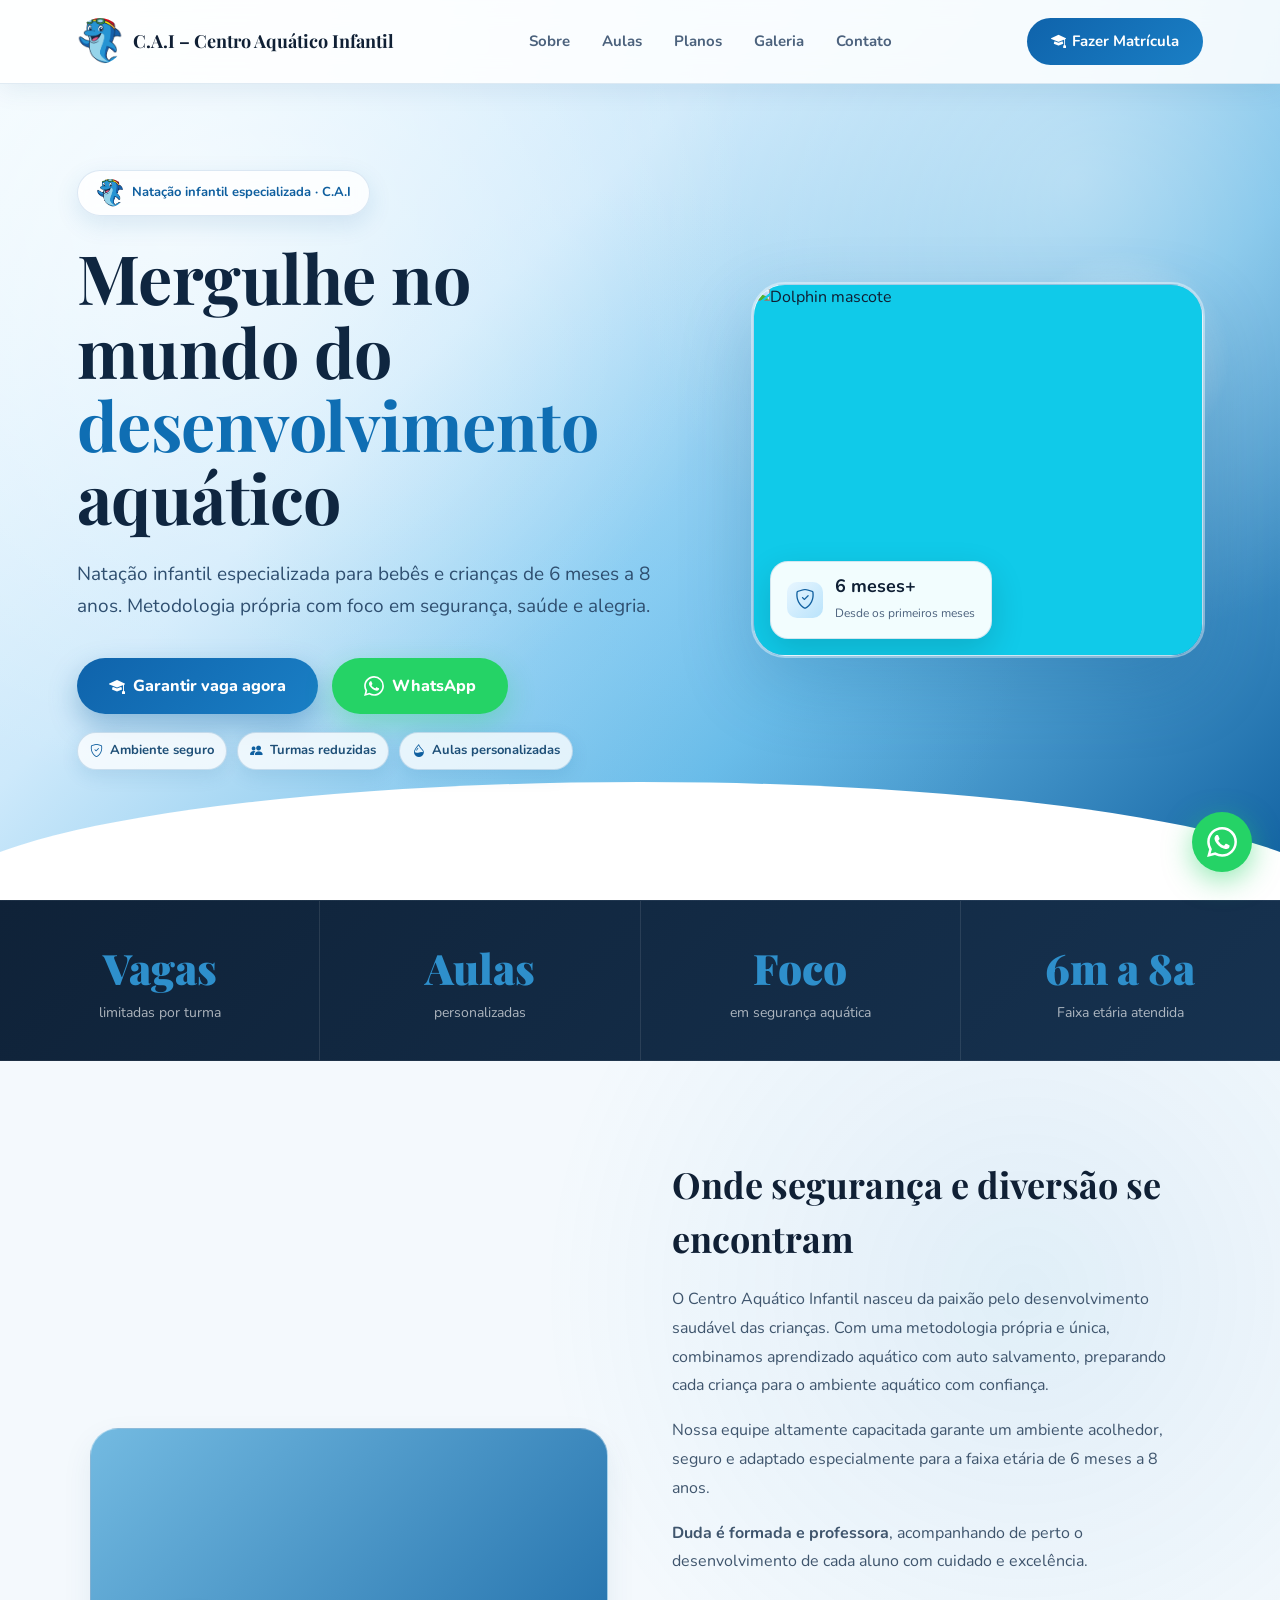
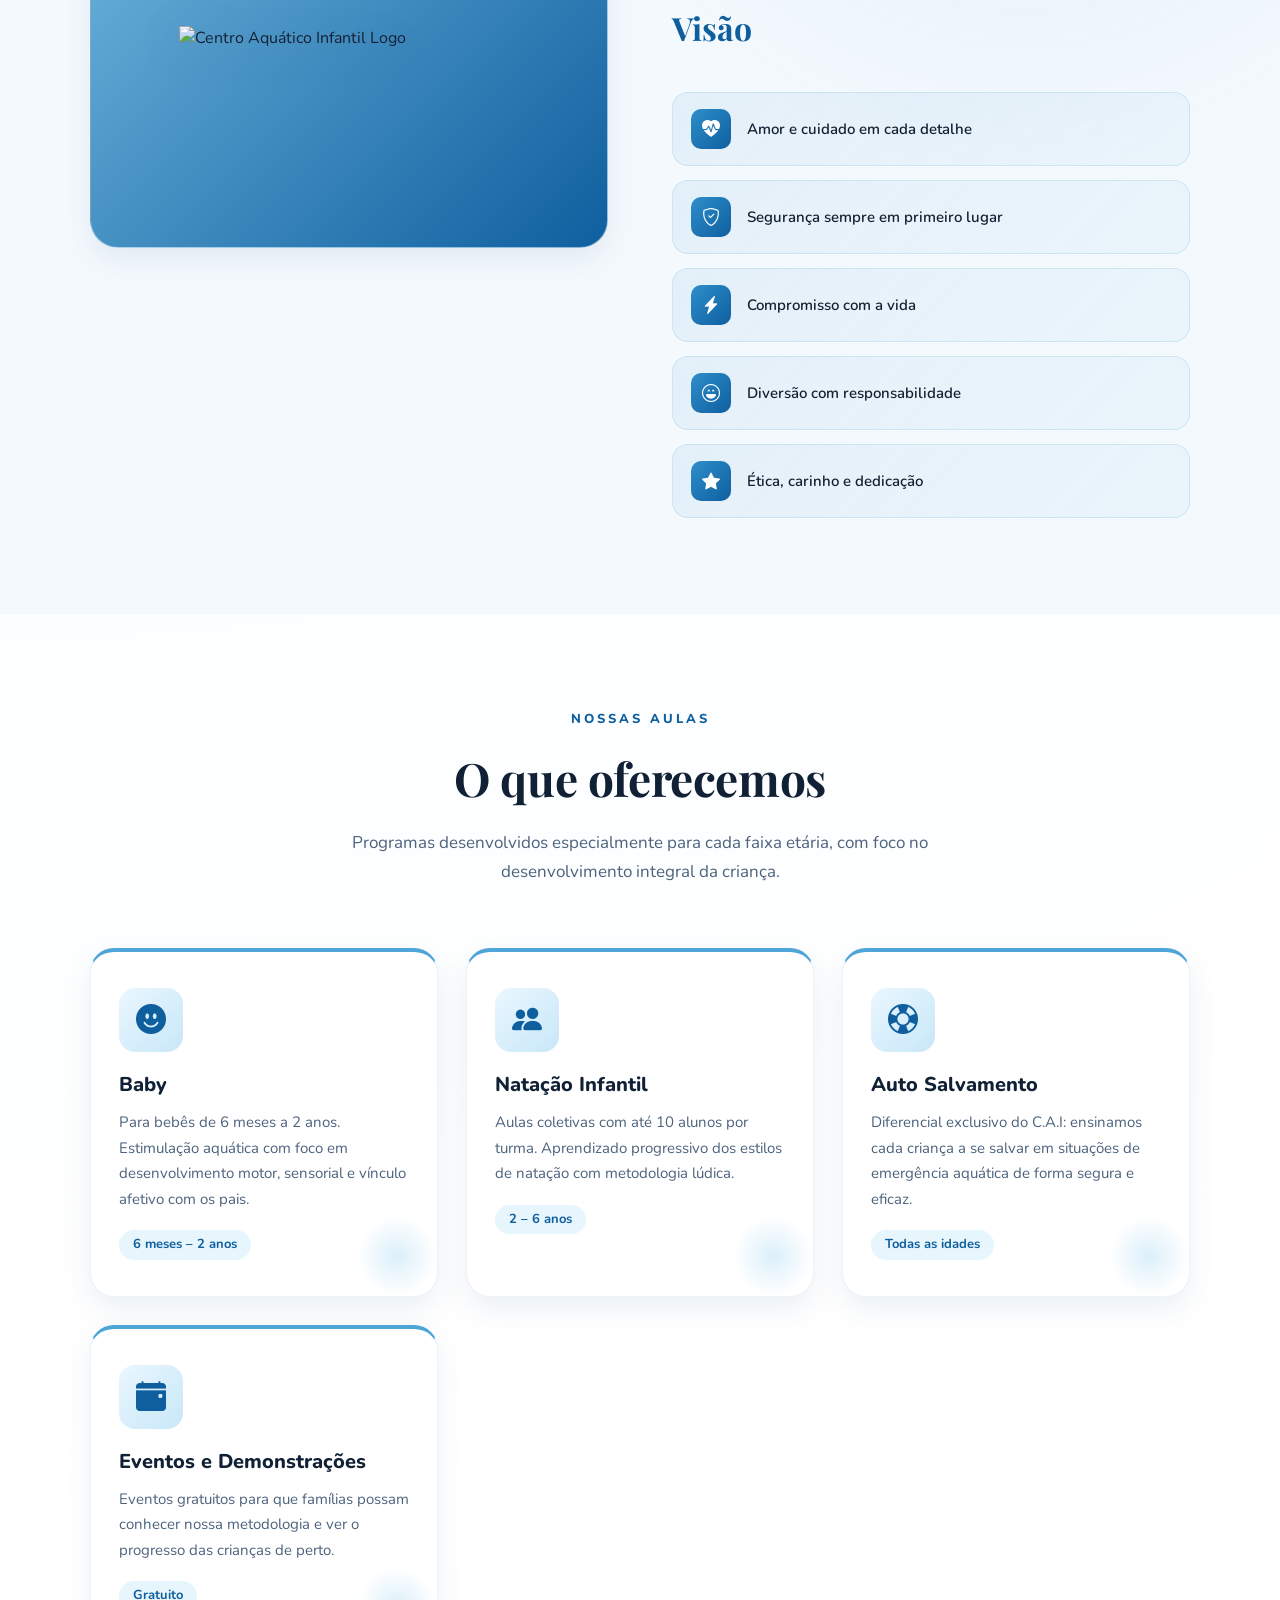
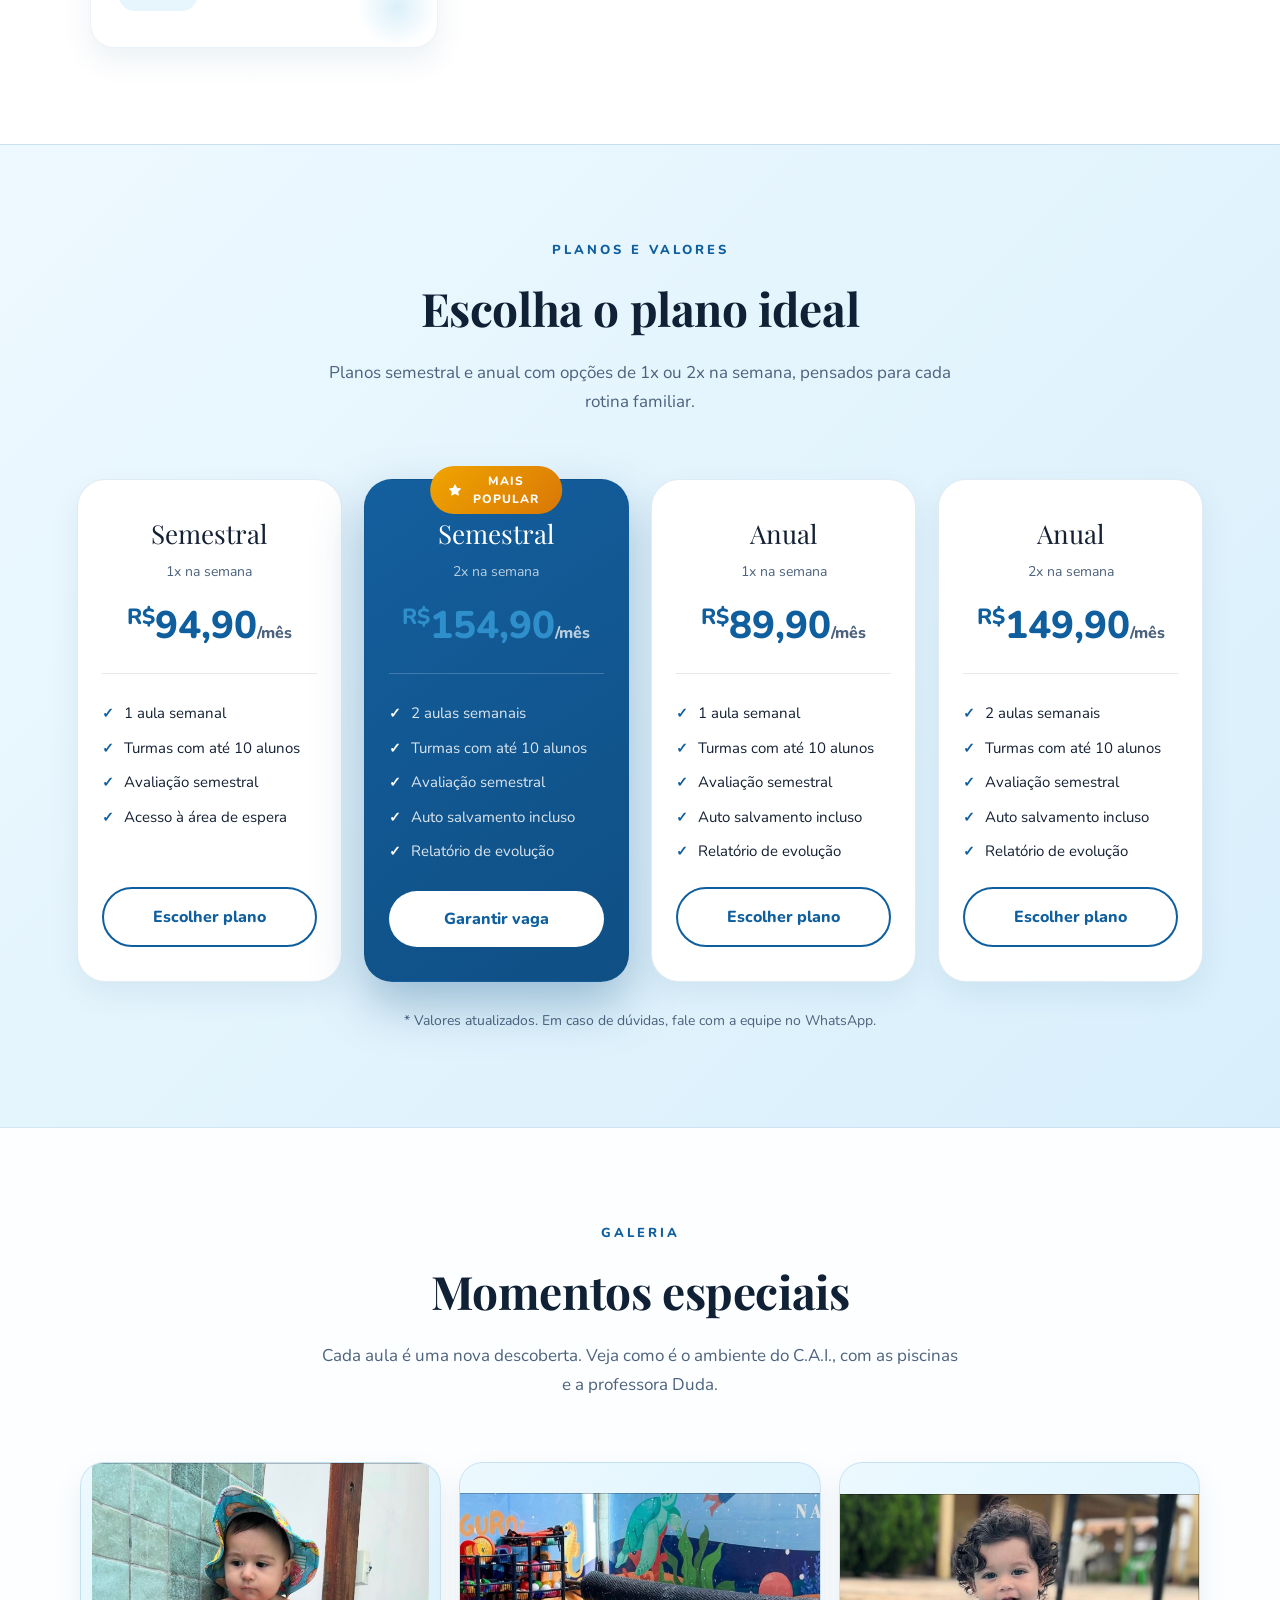
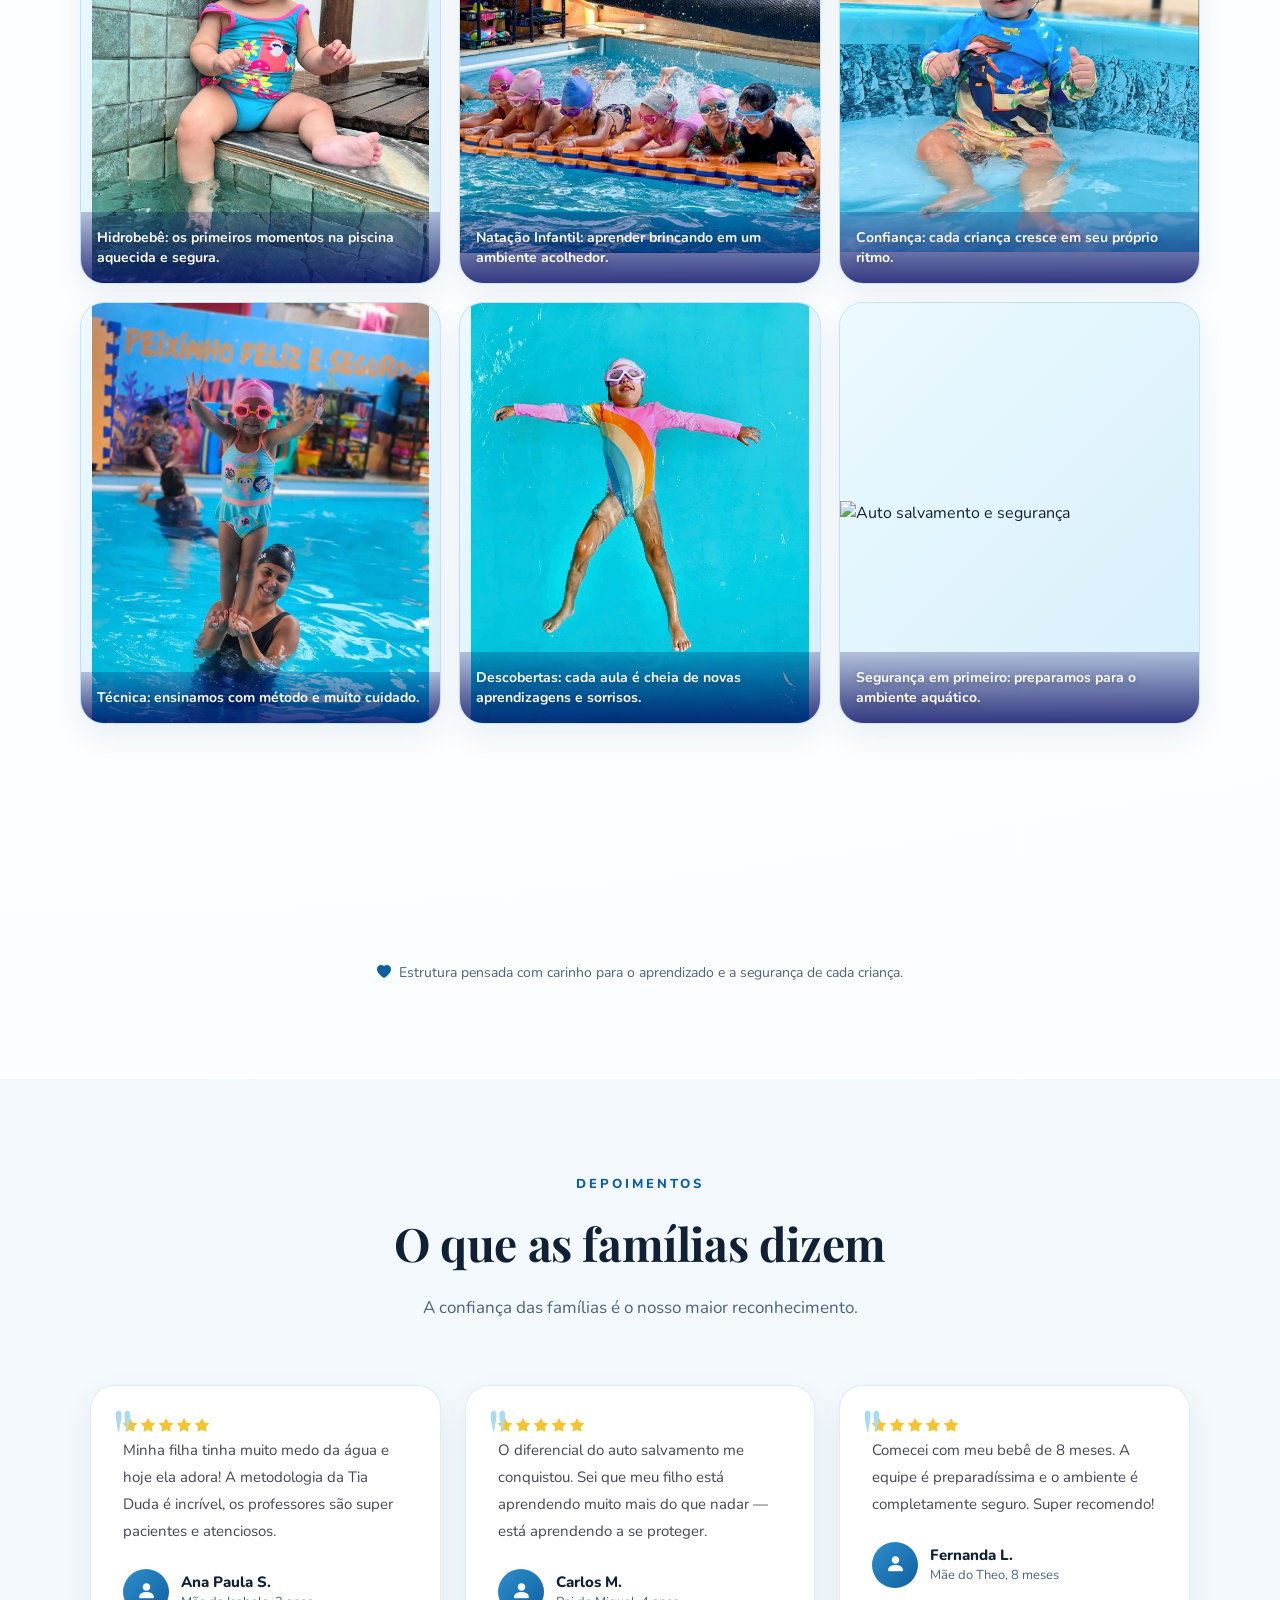
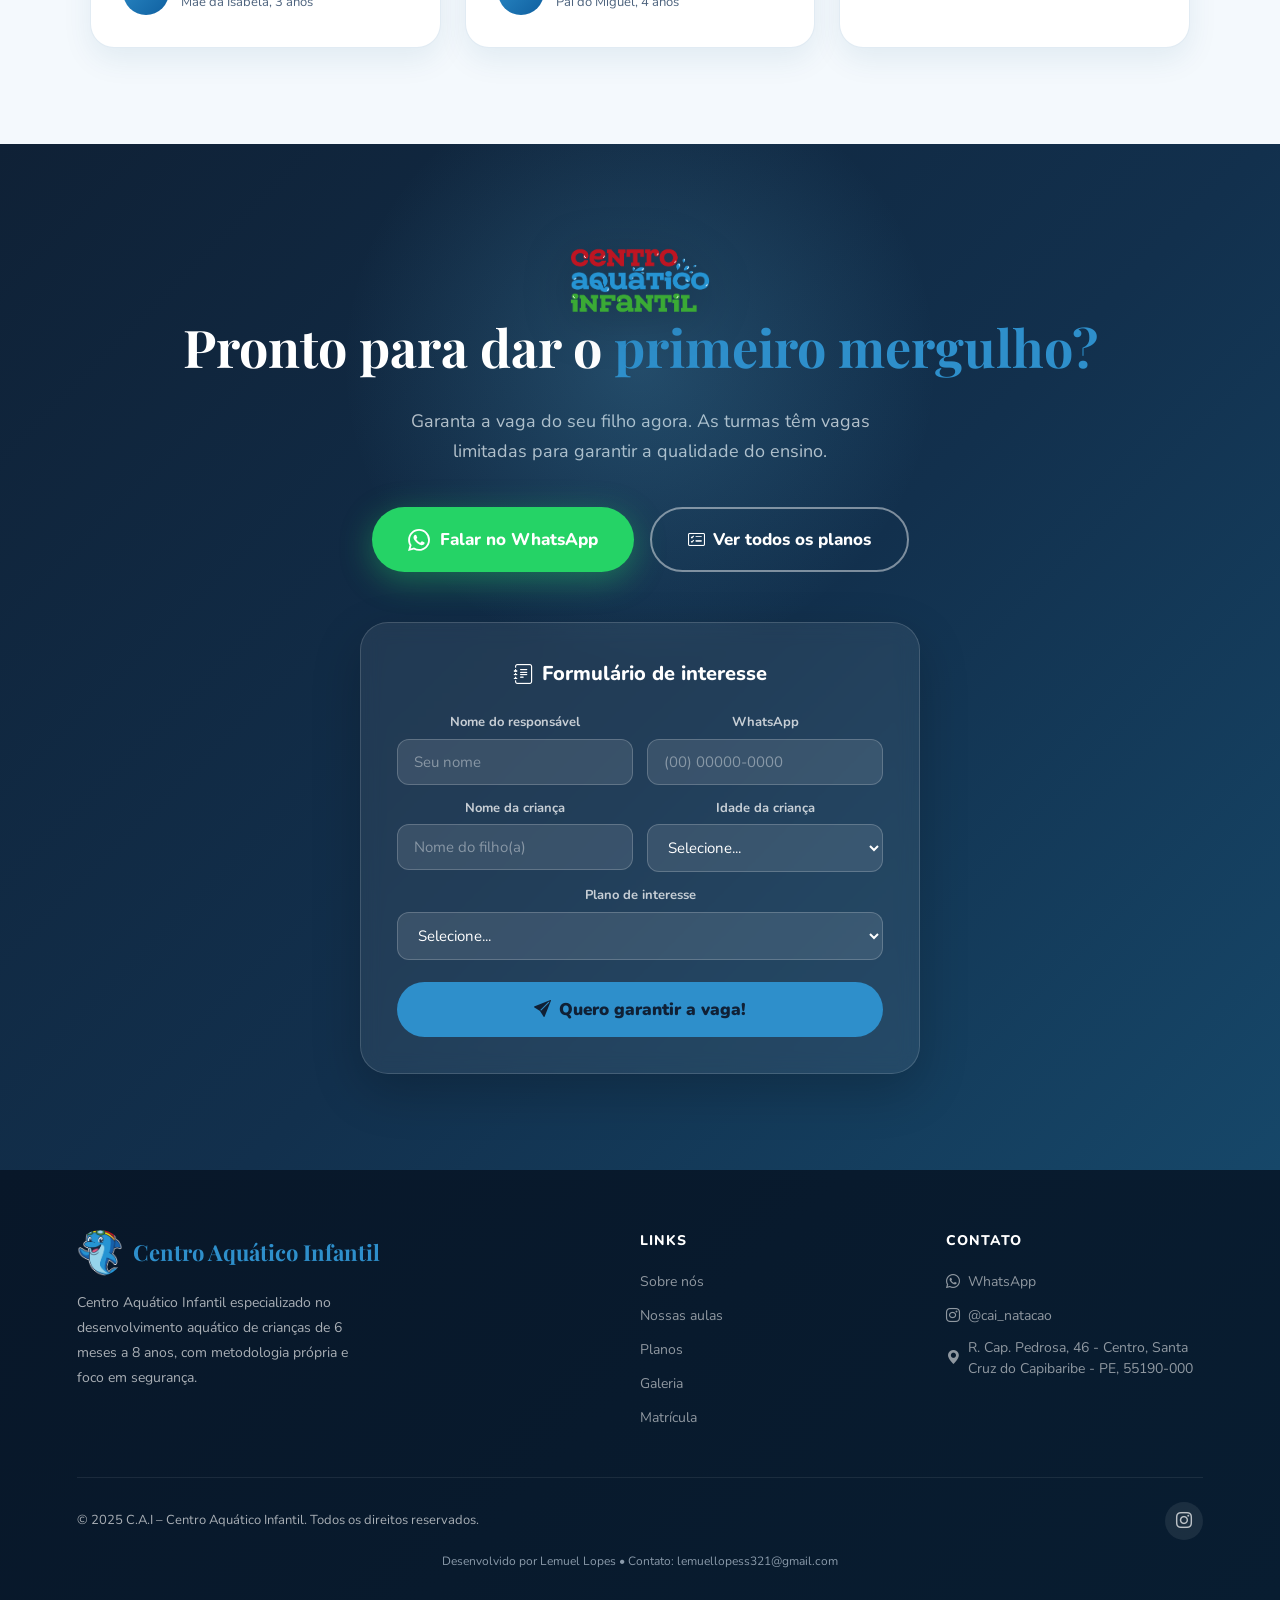
==== cai_site.html @ 8246bbb3 "feat: expand gallery to 8 images with improved descriptions and border radius" ====
<!DOCTYPE html>
<html lang="pt-BR">
<head>
<meta charset="UTF-8">
<meta name="viewport" content="width=device-width, initial-scale=1.0">
<title>C.A.I – Centro Aquático Infantil</title>
<meta name="description" content="C.A.I - Centro Aquático Infantil em Santa Cruz do Capibaribe. Natação infantil para bebês e crianças de 6 meses a 8 anos, com foco em segurança aquática e desenvolvimento.">
<meta property="og:type" content="website">
<meta property="og:title" content="C.A.I – Centro Aquático Infantil">
<meta property="og:description" content="Natação infantil para bebês e crianças de 6 meses a 8 anos, com metodologia própria e foco em segurança aquática.">
<meta property="og:image" content="assets/images/Mascote - Dolphin - Centro Aquático Infantil 2025-01.png">
<meta property="og:locale" content="pt_BR">
<meta name="twitter:card" content="summary_large_image">
<meta name="twitter:title" content="C.A.I – Centro Aquático Infantil">
<meta name="twitter:description" content="Natação infantil para bebês e crianças de 6 meses a 8 anos, com metodologia própria e foco em segurança aquática.">
<meta name="twitter:image" content="assets/images/Mascote - Dolphin - Centro Aquático Infantil 2025-01.png">
<link rel="icon" type="image/png" href="assets/images/Mascote - Dolphin - Centro Aquático Infantil 2025-01.png">
<link rel="apple-touch-icon" href="assets/images/Mascote - Dolphin - Centro Aquático Infantil 2025-01.png">
<link href="https://fonts.googleapis.com/css2?family=Nunito:wght@400;600;700;900&family=Playfair+Display:wght@700;900&display=swap" rel="stylesheet">
<link rel="stylesheet" href="https://cdn.jsdelivr.net/npm/bootstrap-icons@1.11.3/font/bootstrap-icons.min.css">
<link rel="stylesheet" href="styles.css">
</head>
<body id="topo">

<!-- NAV -->
<nav>
  <a class="nav-logo" href="#topo">
    <img src="assets/images/Mascote - Dolphin - Centro Aquático Infantil 2025-01.png" alt="CAI Logo" style="width:46px;height:46px;border-radius:50%;object-fit:cover;">
    <span class="nav-logo-text">C.A.I – Centro Aquático Infantil</span>
  </a>
  <ul class="nav-links">
    <li><a href="#sobre">Sobre</a></li>
    <li><a href="#aulas">Aulas</a></li>
    <li><a href="#planos">Planos</a></li>
    <li><a href="#galeria">Galeria</a></li>
    <li><a href="#contato">Contato</a></li>
  </ul>
  <a href="#matricula" class="nav-cta"><i class="bi bi-mortarboard-fill"></i>Fazer Matrícula</a>
</nav>

<!-- HERO -->
<section class="hero">
  <div class="bubbles">
    <div class="bubble"></div><div class="bubble"></div><div class="bubble"></div>
    <div class="bubble"></div><div class="bubble"></div><div class="bubble"></div>
  </div>
  <div class="hero-content">
    <div class="hero-badge"><img class="hero-badge-logo" src="assets/images/Mascote - Dolphin - Centro Aquático Infantil 2025-01.png" alt="Logo C.A.I"> Natação infantil especializada · C.A.I</div>
    <h1>Mergulhe no mundo do <em>desenvolvimento</em> aquático</h1>
    <p>Natação infantil especializada para bebês e crianças de 6 meses a 8 anos. Metodologia própria com foco em segurança, saúde e alegria.</p>
    <div class="hero-actions">
      <a href="#matricula" class="btn-primary"><i class="bi bi-mortarboard-fill"></i>Garantir vaga agora</a>
      <a href="https://wa.me/5581989803448" target="_blank" rel="noopener noreferrer" class="btn-wpp">
        <svg width="20" height="20" viewBox="0 0 24 24" fill="currentColor"><path d="M17.472 14.382c-.297-.149-1.758-.867-2.03-.967-.273-.099-.471-.148-.67.15-.197.297-.767.966-.94 1.164-.173.199-.347.223-.644.075-.297-.15-1.255-.463-2.39-1.475-.883-.788-1.48-1.761-1.653-2.059-.173-.297-.018-.458.13-.606.134-.133.298-.347.446-.52.149-.174.198-.298.298-.497.099-.198.05-.371-.025-.52-.075-.149-.669-1.612-.916-2.207-.242-.579-.487-.5-.669-.51-.173-.008-.371-.01-.57-.01-.198 0-.52.074-.792.372-.272.297-1.04 1.016-1.04 2.479 0 1.462 1.065 2.875 1.213 3.074.149.198 2.096 3.2 5.077 4.487.709.306 1.262.489 1.694.625.712.227 1.36.195 1.871.118.571-.085 1.758-.719 2.006-1.413.248-.694.248-1.289.173-1.413-.074-.124-.272-.198-.57-.347m-5.421 7.403h-.004a9.87 9.87 0 01-5.031-1.378l-.361-.214-3.741.982.998-3.648-.235-.374a9.86 9.86 0 01-1.51-5.26c.001-5.45 4.436-9.884 9.888-9.884 2.64 0 5.122 1.03 6.988 2.898a9.825 9.825 0 012.893 6.994c-.003 5.45-4.437 9.884-9.885 9.884m8.413-18.297A11.815 11.815 0 0012.05 0C5.495 0 .16 5.335.157 11.892c0 2.096.547 4.142 1.588 5.945L.057 24l6.305-1.654a11.882 11.882 0 005.683 1.448h.005c6.554 0 11.89-5.335 11.893-11.893a11.821 11.821 0 00-3.48-8.413z"/></svg>
        WhatsApp
      </a>
    </div>
    <div class="hero-highlights">
      <span class="hero-pill"><i class="bi bi-shield-check"></i>Ambiente seguro</span>
      <span class="hero-pill"><i class="bi bi-people-fill"></i>Turmas reduzidas</span>
      <span class="hero-pill"><i class="bi bi-droplet-half"></i>Aulas personalizadas</span>
    </div>
  </div>
  <div class="hero-image">
    <div class="hero-visual-frame">
      <img class="hero-mascot" src="assets/images/piscina principal.jpg" alt="Dolphin mascote">
      <div class="hero-float-card">
        <span class="icon"><i class="bi bi-shield-check"></i></span>
        <div>
          <strong>6 meses+</strong>
          <span>Desde os primeiros meses</span>
        </div>
      </div>
    </div>
  </div>
</section>

<!-- STATS -->
<div class="stats">
  <div class="stat-item reveal"><span class="stat-num">Vagas</span><span class="stat-label">limitadas por turma</span></div>
  <div class="stat-item reveal"><span class="stat-num">Aulas</span><span class="stat-label">personalizadas</span></div>
  <div class="stat-item reveal"><span class="stat-num">Foco</span><span class="stat-label">em segurança aquática</span></div>
  <div class="stat-item reveal"><span class="stat-num">6m a 8a</span><span class="stat-label">Faixa etária atendida</span></div>
</div>

<!-- ABOUT -->
<section class="about" id="sobre">
  <div class="about-grid">
    <div class="about-visual">
      <img src="assets/images/piscina 8.jpg" alt="Centro Aquático Infantil Logo" style="width:85%; max-width:340px; object-fit:contain; filter:drop-shadow(0 8px 24px rgba(0,0,0,0.15));">

    </div>
    <div class="about-text reveal">
      <h2>Onde segurança e diversão se encontram</h2>
      <p>O Centro Aquático Infantil nasceu da paixão pelo desenvolvimento saudável das crianças. Com uma metodologia própria e única, combinamos aprendizado aquático com auto salvamento, preparando cada criança para o ambiente aquático com confiança.</p>
      <p>Nossa equipe altamente capacitada garante um ambiente acolhedor, seguro e adaptado especialmente para a faixa etária de 6 meses a 8 anos.</p>
      <p><strong>Duda é formada e professora</strong>, acompanhando de perto o desenvolvimento de cada aluno com cuidado e excelência.</p>
      <div class="mvv">
        <h3 class="mvv-title">Visão</h3>
        <div class="vision-list">
          <div class="vision-item">
            <div class="vision-icon"><i class="bi bi-heart-pulse-fill"></i></div>
            <span>Amor e cuidado em cada detalhe</span>
          </div>
          <div class="vision-item">
            <div class="vision-icon"><i class="bi bi-shield-check"></i></div>
            <span>Segurança sempre em primeiro lugar</span>
          </div>
          <div class="vision-item">
            <div class="vision-icon"><i class="bi bi-lightning-charge-fill"></i></div>
            <span>Compromisso com a vida</span>
          </div>
          <div class="vision-item">
            <div class="vision-icon"><i class="bi bi-emoji-laughing"></i></div>
            <span>Diversão com responsabilidade</span>
          </div>
          <div class="vision-item">
            <div class="vision-icon"><i class="bi bi-star-fill"></i></div>
            <span>Ética, carinho e dedicação</span>
          </div>
        </div>
      </div>
    </div>
  </div>
</section>

<!-- SERVICES -->
<section id="aulas">
  <div class="section-label">Nossas Aulas</div>
  <h2 class="section-title">O que oferecemos</h2>
  <p class="section-sub">Programas desenvolvidos especialmente para cada faixa etária, com foco no desenvolvimento integral da criança.</p>
  <div class="services-grid">
    <div class="service-card reveal">
      <span class="service-icon"><i class="bi bi-emoji-smile-fill"></i></span>
      <h3>Baby</h3>
      <p>Para bebês de 6 meses a 2 anos. Estimulação aquática com foco em desenvolvimento motor, sensorial e vínculo afetivo com os pais.</p>
      <span class="service-tag">6 meses – 2 anos</span>
    </div>
    <div class="service-card reveal">
      <span class="service-icon"><i class="bi bi-people-fill"></i></span>
      <h3>Natação Infantil</h3>
      <p>Aulas coletivas com até 10 alunos por turma. Aprendizado progressivo dos estilos de natação com metodologia lúdica.</p>
      <span class="service-tag">2 – 6 anos</span>
    </div>
    <div class="service-card reveal">
      <span class="service-icon"><i class="bi bi-life-preserver"></i></span>
      <h3>Auto Salvamento</h3>
      <p>Diferencial exclusivo do C.A.I: ensinamos cada criança a se salvar em situações de emergência aquática de forma segura e eficaz.</p>
      <span class="service-tag">Todas as idades</span>
    </div>
    <div class="service-card reveal">
      <span class="service-icon"><i class="bi bi-calendar-event-fill"></i></span>
      <h3>Eventos e Demonstrações</h3>
      <p>Eventos gratuitos para que famílias possam conhecer nossa metodologia e ver o progresso das crianças de perto.</p>
      <span class="service-tag">Gratuito</span>
    </div>
  </div>
</section>

<!-- PLANS -->
<section class="plans" id="planos">
  <div class="section-label">Planos e Valores</div>
  <h2 class="section-title">Escolha o plano ideal</h2>
  <p class="section-sub">Planos semestral e anual com opções de 1x ou 2x na semana, pensados para cada rotina familiar.</p>
  <div class="plans-grid">
    <div class="plan-card reveal">
      <div class="plan-name">Semestral</div>
      <div class="plan-age">1x na semana</div>
      <div class="plan-price"><sup>R$</sup>94,90<span>/mês</span></div>
      <hr class="plan-divider">
      <ul class="plan-features">
        <li class="plan-feature">1 aula semanal</li>
        <li class="plan-feature">Turmas com até 10 alunos</li>
        <li class="plan-feature">Avaliação semestral</li>
        <li class="plan-feature">Acesso à área de espera</li>
      </ul>
      <a href="#matricula" class="btn-plan btn-plan-outline">Escolher plano</a>
    </div>
    <div class="plan-card featured reveal">
      <div class="plan-badge"><i class="bi bi-star-fill"></i>Mais popular</div>
      <div class="plan-name">Semestral</div>
      <div class="plan-age">2x na semana</div>
      <div class="plan-price"><sup>R$</sup>154,90<span>/mês</span></div>
      <hr class="plan-divider">
      <ul class="plan-features">
        <li class="plan-feature">2 aulas semanais</li>
        <li class="plan-feature">Turmas com até 10 alunos</li>
        <li class="plan-feature">Avaliação semestral</li>
        <li class="plan-feature">Auto salvamento incluso</li>
        <li class="plan-feature">Relatório de evolução</li>
      </ul>
      <a href="#matricula" class="btn-plan btn-plan-solid">Garantir vaga</a>
    </div>
    <div class="plan-card reveal">
      <div class="plan-name">Anual</div>
      <div class="plan-age">1x na semana</div>
      <div class="plan-price"><sup>R$</sup>89,90<span>/mês</span></div>
      <hr class="plan-divider">
      <ul class="plan-features">
        <li class="plan-feature">1 aula semanal</li>
        <li class="plan-feature">Turmas com até 10 alunos</li>
        <li class="plan-feature">Avaliação semestral</li>
        <li class="plan-feature">Auto salvamento incluso</li>
        <li class="plan-feature">Relatório de evolução</li>
      </ul>
      <a href="#matricula" class="btn-plan btn-plan-outline">Escolher plano</a>
    </div>
    <div class="plan-card reveal">
      <div class="plan-name">Anual</div>
      <div class="plan-age">2x na semana</div>
      <div class="plan-price"><sup>R$</sup>149,90<span>/mês</span></div>
      <hr class="plan-divider">
      <ul class="plan-features">
        <li class="plan-feature">2 aulas semanais</li>
        <li class="plan-feature">Turmas com até 10 alunos</li>
        <li class="plan-feature">Avaliação semestral</li>
        <li class="plan-feature">Auto salvamento incluso</li>
        <li class="plan-feature">Relatório de evolução</li>
      </ul>
      <a href="#matricula" class="btn-plan btn-plan-outline">Escolher plano</a>
    </div>
  </div>
  <p style="text-align:center; margin-top:28px; color:var(--muted); font-size:14px;">* Valores atualizados. Em caso de dúvidas, fale com a equipe no WhatsApp.</p>
</section>

<!-- GALLERY -->
<section id="galeria">
  <div class="section-label">Galeria</div>
  <h2 class="section-title">Momentos especiais</h2>
  <p class="section-sub">Cada aula é uma nova descoberta. Veja como é o ambiente do C.A.I., com as piscinas e a professora Duda.</p>
  <div class="gallery-grid">
    <div class="gallery-item reveal">
      <img class="gallery-photo" src="assets/images/piscina 1.jpeg" alt="Hidrobebê - bebê na água">
      <div class="gallery-overlay"><p>Hidrobebê: os primeiros momentos na piscina aquecida e segura.</p></div>
    </div>
    <div class="gallery-item reveal">
      <img class="gallery-photo" src="assets/images/piscina 2.jpeg" alt="Aula de natação infantil em grupo">
      <div class="gallery-overlay"><p>Natação Infantil: aprender brincando em um ambiente acolhedor.</p></div>
    </div>
    <div class="gallery-item reveal">
      <img class="gallery-photo" src="assets/images/piscina 3.jpeg" alt="Criança desenvolvendo confiança na água">
      <div class="gallery-overlay"><p>Confiança: cada criança cresce em seu próprio ritmo.</p></div>
    </div>
    <div class="gallery-item reveal">
      <img class="gallery-photo" src="assets/images/piscina 4.jpeg" alt="Professora ensinando técnica de natação">
      <div class="gallery-overlay"><p>Técnica: ensinamos com método e muito cuidado.</p></div>
    </div>
    <div class="gallery-item reveal">
      <img class="gallery-photo" src="assets/images/piscina 5.jpeg" alt="Momento de alegria em aula">
      <div class="gallery-overlay"><p>Descobertas: cada aula é cheia de novas aprendizagens e sorrisos.</p></div>
    </div>
    <div class="gallery-item reveal">
      <img class="gallery-photo" src="assets/images/piscina 6.jpg" alt="Auto salvamento e segurança">
      <div class="gallery-overlay"><p>Segurança em primeiro: preparamos para o ambiente aquático.</p></div>
    </div>
    <div class="gallery-item reveal">
      <img class="gallery-photo" src="assets/images/piscina 9.jpg" alt="Crianças praticando natação">
      <div class="gallery-overlay"><p>Desenvolvimento: habilidades aquáticas que crescem viagem a viagem.</p></div>
    </div>
    <div class="gallery-item reveal">
      <img class="gallery-photo" src="assets/images/bebê piscina.jpg" alt="Bebê em aula Hidrobebê">
      <div class="gallery-overlay"><p>Início: nunca é cedo para começar uma relação segura com a água.</p></div>
    </div>
  </div>
  <p class="gallery-note"><i class="bi bi-heart-fill"></i> Estrutura pensada com carinho para o aprendizado e a segurança de cada criança.</p>
</section>

<!-- TESTIMONIALS -->
<section class="testimonials">
  <div class="section-label">Depoimentos</div>
  <h2 class="section-title">O que as famílias dizem</h2>
  <p class="section-sub">A confiança das famílias é o nosso maior reconhecimento.</p>
  <div class="testimonials-grid">
    <div class="testimonial-card reveal">
      <div class="stars" aria-label="5 de 5 estrelas"><i class="bi bi-star-fill"></i><i class="bi bi-star-fill"></i><i class="bi bi-star-fill"></i><i class="bi bi-star-fill"></i><i class="bi bi-star-fill"></i></div>
      <p class="testimonial-text">Minha filha tinha muito medo da água e hoje ela adora! A metodologia da Tia Duda é incrível, os professores são super pacientes e atenciosos.</p>
      <div class="testimonial-author">
        <div class="author-avatar"><i class="bi bi-person-fill"></i></div>
        <div>
          <div class="author-name">Ana Paula S.</div>
          <div class="author-role">Mãe da Isabela, 3 anos</div>
        </div>
      </div>
    </div>
    <div class="testimonial-card reveal">
      <div class="stars" aria-label="5 de 5 estrelas"><i class="bi bi-star-fill"></i><i class="bi bi-star-fill"></i><i class="bi bi-star-fill"></i><i class="bi bi-star-fill"></i><i class="bi bi-star-fill"></i></div>
      <p class="testimonial-text">O diferencial do auto salvamento me conquistou. Sei que meu filho está aprendendo muito mais do que nadar — está aprendendo a se proteger.</p>
      <div class="testimonial-author">
        <div class="author-avatar"><i class="bi bi-person-fill"></i></div>
        <div>
          <div class="author-name">Carlos M.</div>
          <div class="author-role">Pai do Miguel, 4 anos</div>
        </div>
      </div>
    </div>
    <div class="testimonial-card reveal">
      <div class="stars" aria-label="5 de 5 estrelas"><i class="bi bi-star-fill"></i><i class="bi bi-star-fill"></i><i class="bi bi-star-fill"></i><i class="bi bi-star-fill"></i><i class="bi bi-star-fill"></i></div>
      <p class="testimonial-text">Comecei com meu bebê de 8 meses. A equipe é preparadíssima e o ambiente é completamente seguro. Super recomendo!</p>
      <div class="testimonial-author">
        <div class="author-avatar"><i class="bi bi-person-fill"></i></div>
        <div>
          <div class="author-name">Fernanda L.</div>
          <div class="author-role">Mãe do Theo, 8 meses</div>
        </div>
      </div>
    </div>
  </div>
</section>

<!-- ENROLL -->
<section class="enroll" id="matricula">
  <img src="assets/images/Logotipo - Centro Aquático Infantil 2025-02.png" alt="Dolphin" style="width:160px;position:relative;z-index:2;margin-bottom:-20px;filter:drop-shadow(0 8px 24px rgba(0,0,0,0.3));animation:pulse 3s ease-in-out infinite;">
  <h2>Pronto para dar o <em>primeiro mergulho?</em></h2>
  <p>Garanta a vaga do seu filho agora. As turmas têm vagas limitadas para garantir a qualidade do ensino.</p>
  <div class="enroll-actions">
    <a href="https://wa.me/5581989803448?text=Olá!%20Gostaria%20de%20saber%20mais%20sobre%20as%20aulas%20do%20C.A.I" target="_blank" rel="noopener noreferrer" class="btn-enroll-wpp">
      <svg width="22" height="22" viewBox="0 0 24 24" fill="currentColor"><path d="M17.472 14.382c-.297-.149-1.758-.867-2.03-.967-.273-.099-.471-.148-.67.15-.197.297-.767.966-.94 1.164-.173.199-.347.223-.644.075-.297-.15-1.255-.463-2.39-1.475-.883-.788-1.48-1.761-1.653-2.059-.173-.297-.018-.458.13-.606.134-.133.298-.347.446-.52.149-.174.198-.298.298-.497.099-.198.05-.371-.025-.52-.075-.149-.669-1.612-.916-2.207-.242-.579-.487-.5-.669-.51-.173-.008-.371-.01-.57-.01-.198 0-.52.074-.792.372-.272.297-1.04 1.016-1.04 2.479 0 1.462 1.065 2.875 1.213 3.074.149.198 2.096 3.2 5.077 4.487.709.306 1.262.489 1.694.625.712.227 1.36.195 1.871.118.571-.085 1.758-.719 2.006-1.413.248-.694.248-1.289.173-1.413-.074-.124-.272-.198-.57-.347m-5.421 7.403h-.004a9.87 9.87 0 01-5.031-1.378l-.361-.214-3.741.982.998-3.648-.235-.374a9.86 9.86 0 01-1.51-5.26c.001-5.45 4.436-9.884 9.888-9.884 2.64 0 5.122 1.03 6.988 2.898a9.825 9.825 0 012.893 6.994c-.003 5.45-4.437 9.884-9.885 9.884m8.413-18.297A11.815 11.815 0 0012.05 0C5.495 0 .16 5.335.157 11.892c0 2.096.547 4.142 1.588 5.945L.057 24l6.305-1.654a11.882 11.882 0 005.683 1.448h.005c6.554 0 11.89-5.335 11.893-11.893a11.821 11.821 0 00-3.48-8.413z"/></svg>
      Falar no WhatsApp
    </a>
    <a href="#planos" class="btn-enroll-outline"><i class="bi bi-card-checklist"></i>Ver todos os planos</a>
  </div>

  <!-- FORM -->
  <div class="enroll-form-wrap" id="contato">
    <div class="form-title"><i class="bi bi-journal-text"></i>Formulário de interesse</div>
    <div class="form-row">
      <div class="form-group">
        <label>Nome do responsável</label>
        <input type="text" placeholder="Seu nome">
      </div>
      <div class="form-group">
        <label>WhatsApp</label>
        <input type="tel" placeholder="(00) 00000-0000">
      </div>
    </div>
    <div class="form-row">
      <div class="form-group">
        <label>Nome da criança</label>
        <input type="text" placeholder="Nome do filho(a)">
      </div>
      <div class="form-group">
        <label>Idade da criança</label>
        <select>
          <option value="">Selecione...</option>
          <option>6 meses – 1 ano</option>
          <option>1 – 2 anos</option>
          <option>2 – 3 anos</option>
          <option>3 – 4 anos</option>
          <option>4 – 5 anos</option>
          <option>5 – 6 anos</option>
        </select>
      </div>
    </div>
    <div class="form-group">
      <label>Plano de interesse</label>
      <select>
        <option value="">Selecione...</option>
        <option>Semestral – 1x na semana (R$ 94,90)</option>
        <option>Semestral – 2x na semana (R$ 154,90)</option>
        <option>Anual – 1x na semana (R$ 89,90)</option>
        <option>Anual – 2x na semana (R$ 149,90)</option>
        <option>Ainda não sei, quero mais informações</option>
      </select>
    </div>
    <button class="btn-submit" onclick="handleSubmit()"><i class="bi bi-send-fill"></i>Quero garantir a vaga!</button>
  </div>
</section>

<!-- FOOTER -->
<footer>
  <div class="footer-grid">
    <div class="footer-brand">
      <div class="nav-logo">
        <img src="assets/images/Mascote - Dolphin - Centro Aquático Infantil 2025-01.png" alt="CAI Logo" style="width:46px;height:46px;border-radius:50%;object-fit:cover;">
        <span class="nav-logo-text">Centro Aquático Infantil</span>
      </div>
      <p>Centro Aquático Infantil especializado no desenvolvimento aquático de crianças de 6 meses a 8 anos, com metodologia própria e foco em segurança.</p>
    </div>
    <div class="footer-col">
      <h4>Links</h4>
      <ul>
        <li><a href="#sobre">Sobre nós</a></li>
        <li><a href="#aulas">Nossas aulas</a></li>
        <li><a href="#planos">Planos</a></li>
        <li><a href="#galeria">Galeria</a></li>
        <li><a href="#matricula">Matrícula</a></li>
      </ul>
    </div>
    <div class="footer-col">
      <h4>Contato</h4>
      <ul>
        <li><a href="https://wa.me/5581989803448" target="_blank" rel="noopener noreferrer"><i class="bi bi-whatsapp"></i>WhatsApp</a></li>
        <li><a href="https://instagram.com/cai_natacao" target="_blank" rel="noopener noreferrer"><i class="bi bi-instagram"></i>@cai_natacao</a></li>
        <li><a href="https://maps.google.com/?q=R.%20Cap.%20Pedrosa%2C%2046%20-%20Centro%2C%20Santa%20Cruz%20do%20Capibaribe%20-%20PE%2C%2055190-000" target="_blank" rel="noopener noreferrer"><i class="bi bi-geo-alt-fill"></i>R. Cap. Pedrosa, 46 - Centro, Santa Cruz do Capibaribe - PE, 55190-000</a></li>
      </ul>
    </div>
  </div>
  <hr class="footer-divider">
  <div class="footer-bottom">
    <span>© 2025 C.A.I – Centro Aquático Infantil. Todos os direitos reservados.</span>
    <div class="footer-social">
      <a class="social-btn" href="https://instagram.com/cai_natacao" target="_blank" rel="noopener noreferrer" aria-label="Instagram"><i class="bi bi-instagram"></i></a>
    </div>
  </div>
  <div style="text-align: center; font-size: 12px; color: #8a9aaa; margin-top: 12px; font-weight: 400;">Desenvolvido por Lemuel Lopes • Contato: lemuellopess321@gmail.com</div>
</footer>

<!-- WhatsApp float -->
<a class="wpp-float" href="https://wa.me/5581989803448" target="_blank" rel="noopener noreferrer" title="Fale conosco no WhatsApp">
  <svg width="30" height="30" viewBox="0 0 24 24" fill="currentColor"><path d="M17.472 14.382c-.297-.149-1.758-.867-2.03-.967-.273-.099-.471-.148-.67.15-.197.297-.767.966-.94 1.164-.173.199-.347.223-.644.075-.297-.15-1.255-.463-2.39-1.475-.883-.788-1.48-1.761-1.653-2.059-.173-.297-.018-.458.13-.606.134-.133.298-.347.446-.52.149-.174.198-.298.298-.497.099-.198.05-.371-.025-.52-.075-.149-.669-1.612-.916-2.207-.242-.579-.487-.5-.669-.51-.173-.008-.371-.01-.57-.01-.198 0-.52.074-.792.372-.272.297-1.04 1.016-1.04 2.479 0 1.462 1.065 2.875 1.213 3.074.149.198 2.096 3.2 5.077 4.487.709.306 1.262.489 1.694.625.712.227 1.36.195 1.871.118.571-.085 1.758-.719 2.006-1.413.248-.694.248-1.289.173-1.413-.074-.124-.272-.198-.57-.347m-5.421 7.403h-.004a9.87 9.87 0 01-5.031-1.378l-.361-.214-3.741.982.998-3.648-.235-.374a9.86 9.86 0 01-1.51-5.26c.001-5.45 4.436-9.884 9.888-9.884 2.64 0 5.122 1.03 6.988 2.898a9.825 9.825 0 012.893 6.994c-.003 5.45-4.437 9.884-9.885 9.884m8.413-18.297A11.815 11.815 0 0012.05 0C5.495 0 .16 5.335.157 11.892c0 2.096.547 4.142 1.588 5.945L.057 24l6.305-1.654a11.882 11.882 0 005.683 1.448h.005c6.554 0 11.89-5.335 11.893-11.893a11.821 11.821 0 00-3.48-8.413z"/></svg>
</a>

<script src="script.js" defer></script>
</body>
</html>
---- styles.css ----
:root {
  --ocean: #0f5f9f;
  --sky: #2e8fcb;
  --foam: #a8daf2;
  --deep: #102035;
  --sand: #f4f9fd;
    --coral: #be1622;
    --green: #3aaa35;
    --yellow: #ffed00;
    --white: #ffffff;
  --text: #142033;
  --muted: #4c627d;
  --surface: #f8fcff;
    --radius-lg: 24px;
    --radius-md: 16px;
  --shadow-soft: 0 12px 30px rgba(11, 72, 118, 0.08);
  --shadow-strong: 0 22px 55px rgba(11, 72, 118, 0.18);
  --line-soft: rgba(15, 95, 159, 0.12);
  }

  * { margin: 0; padding: 0; box-sizing: border-box; }

  html { scroll-behavior: smooth; }

  body {
    font-family: 'Nunito', sans-serif;
    color: var(--text);
    background: radial-gradient(circle at top left, #f4fbff 0%, #ffffff 38%, #f8fcff 100%);
    overflow-x: hidden;
    line-height: 1.5;
  }

  a, button, input, select {
    transition: all .22s ease;
  }

  i.bi { line-height: 1; }

  :focus-visible {
    outline: 3px solid rgba(36, 148, 210, 0.35);
    outline-offset: 2px;
  }

  /* ── NAV ── */
  nav {
    position: fixed; top: 0; left: 0; right: 0; z-index: 100;
    display: flex; align-items: center; justify-content: space-between;
    padding: 18px 6%;
    background: rgba(255,255,255,0.86);
    backdrop-filter: blur(12px);
    box-shadow: 0 6px 24px rgba(11, 72, 118, 0.08);
    border-bottom: 1px solid var(--line-soft);
    transition: box-shadow .3s;
  }
  .nav-logo { display: flex; align-items: center; gap: 10px; text-decoration: none; }
  .nav-logo-icon {
    width: 46px; height: 46px; border-radius: 50%;
    background: linear-gradient(135deg, var(--sky), var(--ocean));
    display: flex; align-items: center; justify-content: center;
    font-family: 'Playfair Display', serif; color: #fff; font-size: 14px; font-weight: 900;
    letter-spacing: -0.5px;
  }
  .nav-logo-text { font-family: 'Playfair Display', serif; font-size: 18px; color: var(--deep); font-weight: 700; }
  .nav-links { display: flex; gap: 32px; list-style: none; }
  .nav-links a {
    text-decoration: none;
    font-size: 15px;
    font-weight: 700;
    color: var(--muted);
    transition: color .2s;
    position: relative;
  }
  .nav-links a::after {
    content: '';
    position: absolute;
    left: 0;
    bottom: -6px;
    width: 100%;
    height: 2px;
    border-radius: 2px;
    background: linear-gradient(90deg, var(--ocean), var(--sky));
    transform: scaleX(0);
    transform-origin: left;
    transition: transform .25s ease;
  }
  .nav-links a:hover { color: var(--ocean); }
  .nav-links a:hover::after { transform: scaleX(1); }
  .nav-cta {
    background: linear-gradient(135deg, #0f63ab, #1a7fc5);
    color: #fff; border: none; cursor: pointer;
    padding: 12px 24px; border-radius: 50px; font-family: 'Nunito', sans-serif;
    font-size: 15px; font-weight: 700; text-decoration: none;
    transition: background .2s, transform .2s;
    display: flex; align-items: center; gap: 6px;
  }
  .nav-cta:hover { background: linear-gradient(135deg, #114f8a, #155f9f); transform: translateY(-2px); }

  /* ── HERO ── */
  .hero {
    min-height: 100vh;
    background: linear-gradient(135deg, #f2fbff 0%, #cde9fb 36%, #67b9e6 68%, #0f5f9f 100%);
    display: grid;
    grid-template-columns: minmax(0, 1.08fr) minmax(360px, 0.92fr);
    align-items: center;
    column-gap: 42px;
    position: relative; overflow: hidden;
    padding: 120px 6% 80px;
  }
  .hero::before {
    content: '';
    position: absolute;
    inset: 0;
    background:
      radial-gradient(circle at 14% 24%, rgba(255,255,255,0.62), transparent 44%),
      radial-gradient(circle at 84% 20%, rgba(255,255,255,0.4), transparent 36%),
      radial-gradient(circle at 50% 65%, rgba(122, 209, 255, 0.24), transparent 46%);
    pointer-events: none;
  }
  .hero::after {
    content: '';
    position: absolute; bottom: -2px; left: 0; right: 0; height: 120px;
    background: var(--white);
    clip-path: ellipse(55% 100% at 50% 100%);
  }

  /* Bubbles */
  .bubbles { position: absolute; top: 0; left: 0; right: 0; bottom: 0; pointer-events: none; }
  .bubble {
    position: absolute; border-radius: 50%;
    background: radial-gradient(circle at 30% 30%, rgba(255,255,255,0.9), rgba(255,255,255,0.24));
    border: 1px solid rgba(255,255,255,0.35);
    box-shadow: 0 12px 24px rgba(18, 87, 136, 0.16);
    animation: float linear infinite;
  }
  .bubble:nth-child(1)  { width:74px;  height:74px;  left:7%;  bottom:-74px;  animation-duration:8s;   animation-delay:0s; }
  .bubble:nth-child(2)  { width:34px;  height:34px;  left:19%; bottom:-34px;  animation-duration:5.8s; animation-delay:1s; }
  .bubble:nth-child(3)  { width:88px;  height:88px;  left:33%; bottom:-88px;  animation-duration:9.8s; animation-delay:2s; }
  .bubble:nth-child(4)  { width:24px;  height:24px;  left:53%; bottom:-24px;  animation-duration:6.6s; animation-delay:0.5s; }
  .bubble:nth-child(5)  { width:56px;  height:56px;  left:72%; bottom:-56px;  animation-duration:8.4s; animation-delay:1.5s; }
  .bubble:nth-child(6)  { width:42px;  height:42px;  left:86%; bottom:-42px;  animation-duration:7.2s; animation-delay:3s; }
  @keyframes float {
    0%   { transform: translateY(0) scale(1);   opacity: 0; }
    10%  { opacity: 1; }
    90%  { opacity: 0.6; }
    100% { transform: translateY(-110vh) scale(1.1); opacity: 0; }
  }

  .hero-content { max-width: none; position: relative; z-index: 2; }
  .hero-badge {
    display: inline-flex; align-items: center; gap: 8px;
    background: rgba(255,255,255,0.82); backdrop-filter: blur(8px);
    border: 1px solid rgba(14, 96, 171, 0.14);
    border-radius: 50px; padding: 8px 18px;
    font-size: 13px; font-weight: 700; color: var(--ocean);
    margin-bottom: 24px;
    animation: fadeUp .8s ease both;
    box-shadow: 0 8px 24px rgba(15, 95, 159, 0.12);
  }
  .hero-badge-logo {
    width: 28px;
    height: 28px;
    border-radius: 50%;
    object-fit: cover;
  }
  .hero-badge span { width: 8px; height: 8px; border-radius: 50%; background: var(--coral); display: inline-block; }
  .hero h1 {
    font-family: 'Playfair Display', serif;
    font-size: clamp(40px, 6vw, 68px);
    line-height: 1.08; color: #0f2640;
    animation: fadeUp .8s .15s ease both;
    letter-spacing: -0.5px;
    text-wrap: balance;
  }
  .hero h1 em { font-style: normal; color: #0f6eb3; }
  .hero p {
    margin: 24px 0 36px;
    font-size: 19px; line-height: 1.7; color: #2f4f70;
    animation: fadeUp .8s .3s ease both;
    max-width: 56ch;
  }
  .hero-actions {
    display: flex; gap: 14px; flex-wrap: wrap;
    animation: fadeUp .8s .45s ease both;
  }
  .hero-highlights {
    margin-top: 18px;
    display: flex;
    flex-wrap: wrap;
    gap: 10px;
    animation: fadeUp .8s .55s ease both;
  }
  .hero-pill {
    display: inline-flex;
    align-items: center;
    gap: 7px;
    padding: 8px 12px;
    border-radius: 999px;
    background: rgba(255,255,255,0.78);
    border: 1px solid rgba(15,95,159,0.18);
    color: #1e4f77;
    font-size: 13px;
    font-weight: 700;
    box-shadow: 0 6px 18px rgba(15,95,159,0.12);
  }
  .hero-pill i { color: var(--ocean); }
  .btn-primary {
    background: linear-gradient(135deg, #0f63ab, #1a7fc5);
    color: #fff; border: none; cursor: pointer;
    padding: 16px 32px; border-radius: 50px;
    font-family: 'Nunito', sans-serif; font-size: 16px; font-weight: 800;
    text-decoration: none; transition: all .25s;
    box-shadow: 0 12px 28px rgba(15, 95, 159, 0.35);
    display: inline-flex;
    align-items: center;
    gap: 8px;
  }
  .btn-primary:hover { background: linear-gradient(135deg, #114f8a, #155f9f); transform: translateY(-3px); box-shadow: 0 18px 36px rgba(12, 64, 108, 0.35); }
  .btn-wpp {
    background: #25d366; color: #fff; border: none; cursor: pointer;
    padding: 16px 32px; border-radius: 50px;
    font-family: 'Nunito', sans-serif; font-size: 16px; font-weight: 800;
    text-decoration: none; transition: all .25s; display: flex; align-items: center; gap: 8px;
    box-shadow: 0 10px 28px rgba(37,211,102,0.32);
  }
  .btn-wpp:hover { background: #128c4e; transform: translateY(-3px); }

  .hero-image {
    position: relative;
    width: min(100%, 450px);
    justify-self: end;
    z-index: 2;
    animation: fadeLeft .9s .2s ease both;
  }
  .hero-image::before {
    content: '';
    position: absolute;
    top: -32px;
    right: -26px;
    width: 210px;
    height: 210px;
    border-radius: 50%;
    background: radial-gradient(circle, rgba(255,255,255,0.5) 0%, rgba(255,255,255,0) 72%);
    pointer-events: none;
  }
  .hero-visual-frame {
    background: linear-gradient(145deg, #d8effc, #1d7fbd);
    border-radius: 32px;
    min-height: 370px;
    display: flex;
    align-items: center;
    justify-content: center;
    position: relative;
    overflow: hidden;
    border: 1px solid rgba(255,255,255,0.45);
    box-shadow: 0 28px 75px rgba(12, 83, 132, 0.24);
    outline: 2px solid rgba(255,255,255,0.4);
  }
  .hero-mascot {
    width: 100%;
    height: 100%;
    min-height: 370px;
    object-fit: contain;
    object-position: center center;
    background: #1bc6e2;
    filter: saturate(1.06) contrast(1.03);
    margin-top: 0;
    display: block;
  }
  .hero-float-card {
    position: absolute;
    bottom: 16px;
    left: 16px;
    background: rgba(255,255,255,0.95);
    border: 1px solid rgba(15, 95, 159, 0.14);
    border-radius: 18px;
    padding: 14px 16px;
    box-shadow: 0 12px 34px rgba(0,0,0,0.14);
    display: flex; align-items: center; gap: 12px;
    animation: pulse 3s ease-in-out infinite;
    z-index: 3;
    min-width: 210px;
  }
  .hero-float-card .icon {
    width: 36px;
    height: 36px;
    border-radius: 10px;
    background: linear-gradient(135deg, #e8f6ff, #b9e3fb);
    color: var(--ocean);
    display: flex;
    align-items: center;
    justify-content: center;
    font-size: 20px;
  }
  .hero-float-card strong {
    display: block;
    font-size: 18px;
    line-height: 1.2;
    color: var(--deep);
    margin-bottom: 2px;
    white-space: nowrap;
  }
  .hero-float-card span { font-size: 12px; color: var(--muted); line-height: 1.25; }
  @keyframes pulse { 0%,100% { transform: translateY(0); } 50% { transform: translateY(-6px); } }

  @keyframes fadeUp  { from { opacity:0; transform: translateY(30px); } to { opacity:1; transform: none; } }
  @keyframes fadeLeft{ from { opacity:0; transform: translateX(40px); } to { opacity:1; transform: none; } }

  /* ── STATS ── */
  .stats {
    display: flex; justify-content: center; gap: 0;
    background: linear-gradient(135deg, #0f2238, #163250);
    padding: 0;
    flex-wrap: wrap;
    border-top: 1px solid rgba(255,255,255,0.06);
    border-bottom: 1px solid rgba(255,255,255,0.06);
  }
  .stat-item {
    flex: 1; min-width: 160px; text-align: center;
    padding: 36px 20px; border-right: 1px solid rgba(255,255,255,0.1);
  }
  .stat-item:last-child { border-right: none; }
  .stat-num {
    font-family: 'Playfair Display', serif;
    font-size: 42px; font-weight: 900; color: var(--sky);
    display: block;
  }
  .stat-label { font-size: 14px; color: rgba(255,255,255,0.65); margin-top: 4px; }

  /* ── SECTIONS ── */
  section { padding: 96px 6%; }
  .section-label {
    text-align: center; font-size: 13px; font-weight: 800;
    letter-spacing: 3px; text-transform: uppercase;
    color: var(--ocean); margin-bottom: 14px;
  }
  .section-title {
    text-align: center; font-family: 'Playfair Display', serif;
    font-size: clamp(28px, 4vw, 46px); color: var(--deep); margin-bottom: 16px;
    letter-spacing: -0.4px;
  }
  .section-sub {
    text-align: center; font-size: 17px; color: var(--muted);
    max-width: 640px; margin: 0 auto 62px; line-height: 1.7;
  }

  /* ── ABOUT ── */
  .about {
    background:
      radial-gradient(circle at 80% 20%, rgba(46, 143, 203, 0.1) 0%, rgba(46, 143, 203, 0) 35%),
      var(--sand);
  }
  .about-grid { display: grid; grid-template-columns: 1fr 1fr; gap: 64px; align-items: center; max-width: 1100px; margin: 0 auto; }
  .about-visual {
    position: relative; border-radius: 28px; overflow: hidden;
    background: linear-gradient(135deg, #73bae1, #0f5f9f);
    min-height: 420px; display: flex; align-items: center; justify-content: center;
    border: 1px solid rgba(255,255,255,0.4);
    box-shadow: var(--shadow-soft);
  }
  .about-visual-emoji { font-size: 120px; animation: pulse 4s ease-in-out infinite; }
  .about-badge-float {
    position: absolute; top: 20px; right: 20px;
    background: #fff; border-radius: 16px; padding: 14px 18px;
    box-shadow: 0 8px 24px rgba(0,0,0,0.12); text-align: center;
  }
  .about-badge-float strong { display: block; font-size: 22px; color: var(--ocean); }
  .about-badge-float span { font-size: 12px; color: var(--muted); }
  .about-text h2 { font-family: 'Playfair Display', serif; font-size: 36px; color: var(--deep); margin-bottom: 20px; }
  .about-text p { font-size: 16px; color: #3f556d; line-height: 1.8; margin-bottom: 16px; }
  .mvv { display: flex; flex-direction: column; gap: 16px; margin-top: 28px; }
  .mvv-title { font-family: 'Playfair Display', serif; font-size: 32px; color: var(--ocean); margin-bottom: 24px; font-weight: 700; }
  .vision-list { display: flex; flex-direction: column; gap: 14px; }
  .vision-item {
    display: flex; gap: 16px; align-items: center;
    padding: 16px 18px; border-radius: 16px;
    background: linear-gradient(135deg, rgba(46, 143, 203, 0.08), rgba(168, 218, 242, 0.12));
    border: 1px solid rgba(46, 143, 203, 0.15);
    transition: all .3s ease;
    color: var(--text);
    font-size: 15px;
    font-weight: 600;
    line-height: 1.6;
  }
  .vision-item:hover {
    background: linear-gradient(135deg, rgba(46, 143, 203, 0.14), rgba(168, 218, 242, 0.18));
    border-color: rgba(46, 143, 203, 0.25);
    transform: translateX(6px);
  }
  .vision-icon {
    width: 40px; height: 40px; min-width: 40px;
    border-radius: 10px; flex-shrink: 0;
    background: linear-gradient(135deg, var(--sky), var(--ocean));
    color: #fff;
    display: flex; align-items: center; justify-content: center; font-size: 18px;
  }
  .mvv-item { display: flex; gap: 14px; align-items: flex-start; }
  .mvv-item strong { display: block; font-size: 15px; color: var(--deep); margin-bottom: 4px; }
  .mvv-item p { font-size: 14px; color: var(--muted); margin: 0; line-height: 1.6; }

  /* ── SERVICES ── */
  .services-grid { display: grid; grid-template-columns: repeat(auto-fit, minmax(280px, 1fr)); gap: 28px; max-width: 1100px; margin: 0 auto; }
  .service-card {
    background: #fff; border-radius: var(--radius-lg); padding: 36px 28px;
    box-shadow: var(--shadow-soft);
    border: 1px solid rgba(14, 96, 171, 0.08);
    transition: transform .3s, box-shadow .3s;
    border-top: 4px solid #4ea6d8;
    position: relative; overflow: hidden;
  }
  .service-card::after {
    content: ''; position: absolute; bottom: 0; right: 0;
    width: 80px; height: 80px;
    background: radial-gradient(circle, var(--foam) 0%, transparent 70%);
    opacity: 0.42;
  }
  .service-card:hover { transform: translateY(-6px); box-shadow: var(--shadow-strong); }
  .service-icon {
    width: 64px;
    height: 64px;
    border-radius: 16px;
    margin-bottom: 18px;
    display: inline-flex;
    align-items: center;
    justify-content: center;
    font-size: 30px;
    color: var(--ocean);
    background: linear-gradient(135deg, #eaf7ff, #c8e7f8);
  }
  .service-card h3 { font-size: 20px; color: var(--deep); margin-bottom: 10px; font-weight: 800; }
  .service-card p { font-size: 15px; color: var(--muted); line-height: 1.7; }
  .service-tag {
    display: inline-block; margin-top: 18px;
    background: #e7f5fd; color: var(--ocean);
    border-radius: 50px; padding: 5px 14px; font-size: 13px; font-weight: 700;
  }

  /* ── PLANS ── */
  .plans {
    background:
      linear-gradient(135deg, #eef9ff, #d8effb);
    border-top: 1px solid var(--line-soft);
    border-bottom: 1px solid var(--line-soft);
  }
  .plans-grid { display: grid; grid-template-columns: repeat(4, minmax(0, 1fr)); gap: 22px; max-width: 1400px; margin: 0 auto; }
  .plan-card {
    background: #fff; border-radius: 28px; padding: 34px 24px;
    box-shadow: var(--shadow-soft);
    border: 1px solid var(--line-soft);
    transition: transform .3s, box-shadow .3s; text-align: center; position: relative;
    display: flex;
    flex-direction: column;
  }
  .plan-card.featured {
    background: linear-gradient(145deg, #145f9e, #0f4f84);
    color: #fff;
    transform: translateY(-4px);
    box-shadow: 0 22px 50px rgba(15, 79, 132, 0.34);
  }
  .plan-card:hover { transform: translateY(-6px); box-shadow: var(--shadow-strong); }
  .plan-card.featured:hover { transform: translateY(-8px); }
  .plan-card.featured .plan-price { color: var(--sky); }
  .plan-card.featured .plan-feature { color: rgba(255,255,255,0.85); }
  .plan-card.featured .plan-feature::before { color: #fff; }
  .plan-badge {
    position: absolute; top: -14px; left: 50%; transform: translateX(-50%);
    background: linear-gradient(135deg, #f0a500, #d97706);
    color: #fff; border-radius: 50px;
    padding: 6px 18px; font-size: 12px; font-weight: 800; letter-spacing: 1px;
    text-transform: uppercase;
    display: inline-flex;
    align-items: center;
    gap: 6px;
  }
  .plan-name { font-family: 'Playfair Display', serif; font-size: 26px; margin-bottom: 8px; }
  .plan-card.featured .plan-name { color: #fff; }
  .plan-age { font-size: 14px; color: var(--muted); margin-bottom: 24px; }
  .plan-card.featured .plan-age { color: rgba(255,255,255,0.7); }
  .plan-price { font-family: 'Nunito', sans-serif; font-weight: 800; font-size: clamp(34px, 3vw, 46px); color: var(--ocean); line-height: 1; }
  .plan-price sup { font-size: 22px; vertical-align: super; }
  .plan-price span { font-size: 16px; color: var(--muted); font-family: 'Nunito', sans-serif; }
  .plan-card.featured .plan-price span { color: rgba(255,255,255,0.7); }
  .plan-divider { border: none; border-top: 1px solid rgba(16, 32, 53, 0.1); margin: 28px 0; }
  .plan-card.featured .plan-divider { border-color: rgba(255,255,255,0.2); }
  .plan-features { list-style: none; text-align: left; display: flex; flex-direction: column; gap: 12px; margin-bottom: 24px; flex: 1; }
  .plan-feature { font-size: 15px; color: var(--text); display: flex; align-items: center; gap: 10px; }
  .plan-feature::before { content: '✓'; font-weight: 900; color: var(--ocean); font-size: 14px; }
  .btn-plan {
    width: 100%; padding: 16px; border-radius: 50px; border: none; cursor: pointer;
    font-family: 'Nunito', sans-serif; font-size: 16px; font-weight: 800;
    transition: all .25s; text-decoration: none; display: block; margin-top: auto;
  }
  .btn-plan-outline { background: transparent; border: 2px solid var(--ocean); color: var(--ocean); }
  .btn-plan-outline:hover { background: var(--ocean); color: #fff; transform: translateY(-2px); }
  .btn-plan-solid { background: #fff; color: var(--ocean); }
  .btn-plan-solid:hover { background: var(--sky); transform: translateY(-2px); }

  /* ── GALLERY ── */
  .gallery-grid {
    display: grid;
    grid-template-columns: repeat(3, 1fr);
    grid-template-rows: auto auto;
    gap: 18px;
    max-width: 1120px;
    margin: 0 auto;
  }
  .gallery-item {
    border-radius: 24px; overflow: hidden;
    position: relative;
    background: linear-gradient(135deg, #ecf9ff, #d7effb);
    min-height: 200px; display: flex; align-items: center; justify-content: center;
    transition: transform .3s;
    border: 1px solid var(--line-soft);
    box-shadow: var(--shadow-soft);
  }
  .gallery-item:hover { transform: translateY(-4px) scale(1.01); }
  .gallery-photo {
    display: block;
    position: static;
    width: 100%;
    height: auto;
    max-height: 420px;
    object-fit: contain;
  }
  .gallery-emoji { font-size: 64px; }
  .gallery-overlay {
    position: absolute;
    right: 0;
    bottom: 0;
    left: 0;
    background: linear-gradient(to top, rgba(3,4,94,0.78), rgba(3,4,94,0.22));
    display: flex;
    align-items: flex-end;
    padding: 16px;
    opacity: 1;
    transition: background .3s;
  }
  .gallery-item:hover .gallery-overlay { background: linear-gradient(to top, rgba(3,4,94,0.86), rgba(3,4,94,0.3)); }
  .gallery-overlay p { color: #fff; font-weight: 700; font-size: 14px; line-height: 1.4; text-shadow: 0 2px 6px rgba(0,0,0,0.25); }
  .gallery-note {
    text-align: center;
    color: var(--muted);
    font-size: 14px;
    margin-top: 20px;
    display: flex;
    align-items: center;
    justify-content: center;
    gap: 8px;
  }
  .gallery-note i { color: var(--ocean); }

  /* ── TESTIMONIALS ── */
  .testimonials { background: var(--sand); }
  .testimonials-grid { display: grid; grid-template-columns: repeat(auto-fit, minmax(300px, 1fr)); gap: 24px; max-width: 1100px; margin: 0 auto; }
  .testimonial-card {
    background: #fff; border-radius: var(--radius-lg); padding: 32px;
    box-shadow: var(--shadow-soft); position: relative;
    border: 1px solid var(--line-soft);
    transition: transform .25s ease, box-shadow .25s ease;
  }
  .testimonial-card:hover {
    transform: translateY(-4px);
    box-shadow: var(--shadow-strong);
  }
  .testimonial-card::before {
    content: '"'; font-family: 'Playfair Display', serif; font-size: 80px;
    color: var(--foam); position: absolute; top: 10px; left: 20px; line-height: 1;
  }
  .testimonial-text { font-size: 15px; color: #445; line-height: 1.8; margin-bottom: 24px; position: relative; z-index: 1; }
  .testimonial-author { display: flex; align-items: center; gap: 12px; }
  .author-avatar {
    width: 46px; height: 46px; border-radius: 50%;
    background: linear-gradient(135deg, var(--sky), var(--ocean));
    display: flex; align-items: center; justify-content: center;
    font-size: 20px;
    color: #fff;
  }
  .author-name { font-weight: 800; color: var(--deep); font-size: 15px; }
  .author-role { font-size: 13px; color: var(--muted); }
  .stars {
    color: #f4c430;
    font-size: 14px;
    margin-bottom: 4px;
    display: flex;
    gap: 4px;
  }

  /* ── ENROLL ── */
  .enroll {
    background: linear-gradient(135deg, #0f2136 0%, #12304d 55%, #164769 100%);
    text-align: center; position: relative; overflow: hidden;
  }
  .enroll::before {
    content: ''; position: absolute; top: -80px; left: 50%; transform: translateX(-50%);
    width: 600px; height: 600px; border-radius: 50%;
    background: radial-gradient(circle, rgba(101, 192, 235, 0.22) 0%, transparent 70%);
  }
  .enroll h2 { font-family: 'Playfair Display', serif; font-size: clamp(30px, 5vw, 52px); color: #fff; margin-bottom: 20px; position: relative; }
  .enroll h2 em { font-style: normal; color: var(--sky); }
  .enroll p { font-size: 18px; color: rgba(255,255,255,0.7); max-width: 520px; margin: 0 auto 40px; line-height: 1.7; }
  .enroll-actions { display: flex; justify-content: center; gap: 16px; flex-wrap: wrap; position: relative; }
  .btn-enroll-wpp {
    background: #25d366; color: #fff; border: none; cursor: pointer;
    padding: 18px 36px; border-radius: 50px;
    font-family: 'Nunito', sans-serif; font-size: 17px; font-weight: 800;
    text-decoration: none; transition: all .25s;
    box-shadow: 0 8px 32px rgba(37,211,102,0.4); display: flex; align-items: center; gap: 10px;
  }
  .btn-enroll-wpp:hover { background: #128c4e; transform: translateY(-3px); }
  .btn-enroll-outline {
    background: transparent; color: #fff; border: 2px solid rgba(255,255,255,0.45);
    padding: 18px 36px; border-radius: 50px;
    font-family: 'Nunito', sans-serif; font-size: 17px; font-weight: 800;
    text-decoration: none; cursor: pointer; transition: all .25s;
    display: inline-flex;
    align-items: center;
    gap: 8px;
  }
  .btn-enroll-outline:hover { border-color: var(--sky); color: var(--sky); transform: translateY(-3px); }

  /* ── ENROLL FORM ── */
  .enroll-form-wrap {
    max-width: 560px; margin: 50px auto 0;
    background: rgba(255,255,255,0.07); backdrop-filter: blur(10px);
    border: 1px solid rgba(255,255,255,0.15);
    border-radius: 28px; padding: 36px;
    position: relative;
    box-shadow: 0 18px 50px rgba(0,0,0,0.2);
  }
  .form-title {
    color: #fff;
    font-size: 20px;
    font-weight: 800;
    text-align: center;
    margin-bottom: 24px;
    display: flex;
    align-items: center;
    justify-content: center;
    gap: 8px;
  }
  .form-row { display: grid; grid-template-columns: 1fr 1fr; gap: 14px; }
  .form-group { display: flex; flex-direction: column; gap: 6px; margin-bottom: 14px; }
  .form-group label { font-size: 13px; font-weight: 700; color: rgba(255,255,255,0.75); }
  .form-group input, .form-group select {
    background: rgba(255,255,255,0.1); border: 1px solid rgba(255,255,255,0.2);
    border-radius: 12px; padding: 12px 16px;
    color: #fff; font-family: 'Nunito', sans-serif; font-size: 15px;
    outline: none; transition: border .2s;
  }
  .form-group input::placeholder { color: rgba(255,255,255,0.4); }
  .form-group input:focus, .form-group select:focus { border-color: var(--sky); }
  .form-group select option { background: var(--deep); color: #fff; }
  .btn-submit {
    width: 100%; padding: 16px; border-radius: 50px; border: none; cursor: pointer;
    background: var(--sky); color: var(--deep);
    font-family: 'Nunito', sans-serif; font-size: 17px; font-weight: 900;
    transition: all .25s; margin-top: 8px;
    display: inline-flex;
    align-items: center;
    justify-content: center;
    gap: 8px;
  }
  .btn-submit:hover { background: #fff; transform: translateY(-2px); }

  /* ── FOOTER ── */
  footer {
    background: linear-gradient(135deg, #081729, #081d31);
    color: rgba(255,255,255,0.65);
    padding: 60px 6% 30px;
  }
  .footer-grid { display: grid; grid-template-columns: 2fr 1fr 1fr; gap: 48px; margin-bottom: 48px; }
  .footer-brand .nav-logo-text { color: var(--sky); font-size: 22px; }
  .footer-brand p { margin-top: 14px; font-size: 14px; line-height: 1.8; max-width: 280px; }
  .footer-col h4 { color: #fff; font-size: 14px; font-weight: 800; letter-spacing: 1px; text-transform: uppercase; margin-bottom: 18px; }
  .footer-col ul { list-style: none; display: flex; flex-direction: column; gap: 10px; }
  .footer-col ul a {
    color: rgba(255,255,255,0.55);
    text-decoration: none;
    font-size: 14px;
    transition: color .2s;
    display: inline-flex;
    align-items: center;
    gap: 8px;
  }
  .footer-col ul a:hover { color: var(--sky); }
  .footer-divider { border: none; border-top: 1px solid rgba(255,255,255,0.08); margin-bottom: 24px; }
  .footer-bottom { display: flex; justify-content: space-between; align-items: center; font-size: 13px; flex-wrap: wrap; gap: 12px; }
  .footer-social { display: flex; gap: 14px; }
  .social-btn {
    width: 38px; height: 38px; border-radius: 50%;
    background: rgba(255,255,255,0.08); display: flex; align-items: center; justify-content: center;
    text-decoration: none; color: rgba(255,255,255,0.7); font-size: 16px;
    transition: background .2s, color .2s, transform .2s;
  }
  .social-btn:hover { background: var(--ocean); color: #fff; transform: translateY(-2px); }

  /* ── WHATSAPP FLOAT ── */
  .wpp-float {
    position: fixed; bottom: 28px; right: 28px; z-index: 200;
    width: 60px; height: 60px; border-radius: 50%;
    background: #25d366; color: #fff;
    display: flex; align-items: center; justify-content: center;
    font-size: 28px; text-decoration: none;
    box-shadow: 0 8px 28px rgba(37,211,102,0.5);
    animation: wppPulse 2.5s ease-in-out infinite;
    transition: transform .2s;
  }
  .wpp-float:hover { transform: scale(1.12); }
  @keyframes wppPulse {
    0%,100% { box-shadow: 0 8px 28px rgba(37,211,102,0.5); }
    50%      { box-shadow: 0 8px 48px rgba(37,211,102,0.8); }
  }

  /* ── RESPONSIVE ── */
  @media (max-width: 900px) {
    .hero {
      display: flex;
      min-height: auto;
      padding: 110px 6% 70px;
      flex-direction: column;
      align-items: flex-start;
      gap: 26px;
    }
    .hero-content { max-width: 100%; }
    .hero-actions a { width: 100%; justify-content: center; }
    .hero-image {
      display: block;
      position: relative;
      right: auto;
      top: auto;
      transform: none;
      width: min(100%, 520px);
      margin: 0 auto;
    }
    .hero-float-card {
      left: 14px;
      right: 14px;
      min-width: 0;
      justify-content: flex-start;
    }
    .about-grid { grid-template-columns: 1fr; }
    .plans-grid { grid-template-columns: repeat(2, minmax(0, 1fr)); }
    .plan-card { padding: 32px 24px; }
    .footer-grid { grid-template-columns: 1fr 1fr; }
    .form-row { grid-template-columns: 1fr; }
  }
  @media (max-width: 640px) {
    nav { padding: 14px 4%; }
    .nav-links { display: none; }
    section { padding: 60px 4%; }
    .hero {
      padding: 102px 4% 56px;
      gap: 22px;
    }
    .hero-badge {
      font-size: 12px;
      padding: 8px 14px;
    }
    .hero h1 {
      font-size: clamp(33px, 10vw, 46px);
      line-height: 1.1;
    }
    .hero p {
      font-size: 16px;
      margin: 18px 0 26px;
    }
    .hero-actions {
      width: 100%;
      gap: 10px;
    }
    .hero-highlights {
      margin-top: 14px;
      gap: 8px;
    }
    .hero-pill {
      font-size: 12px;
      padding: 7px 10px;
    }
    .btn-primary,
    .btn-wpp {
      width: 100%;
      justify-content: center;
      padding: 14px 18px;
      font-size: 15px;
    }
    .hero-visual-frame {
      min-height: 300px;
      border-radius: 24px;
    }
    .hero-mascot {
      min-height: 300px;
      border-radius: 24px;
      object-fit: contain;
      object-position: center center;
    }
    .hero-float-card {
      bottom: 12px;
      left: 12px;
      right: 12px;
      padding: 12px 14px;
    }
    .hero-float-card strong { font-size: 17px; }
    .plans-grid { grid-template-columns: 1fr; }
    .gallery-grid { grid-template-columns: 1fr; }
    .footer-grid { grid-template-columns: 1fr; }
    .stats { flex-direction: column; }
    .stat-item { border-right: none; border-bottom: 1px solid rgba(255,255,255,0.1); }
  }

  /* scroll reveal */
  .reveal { opacity: 0; transform: translateY(28px); transition: opacity .7s, transform .7s; }
  .reveal.visible { opacity: 1; transform: none; }
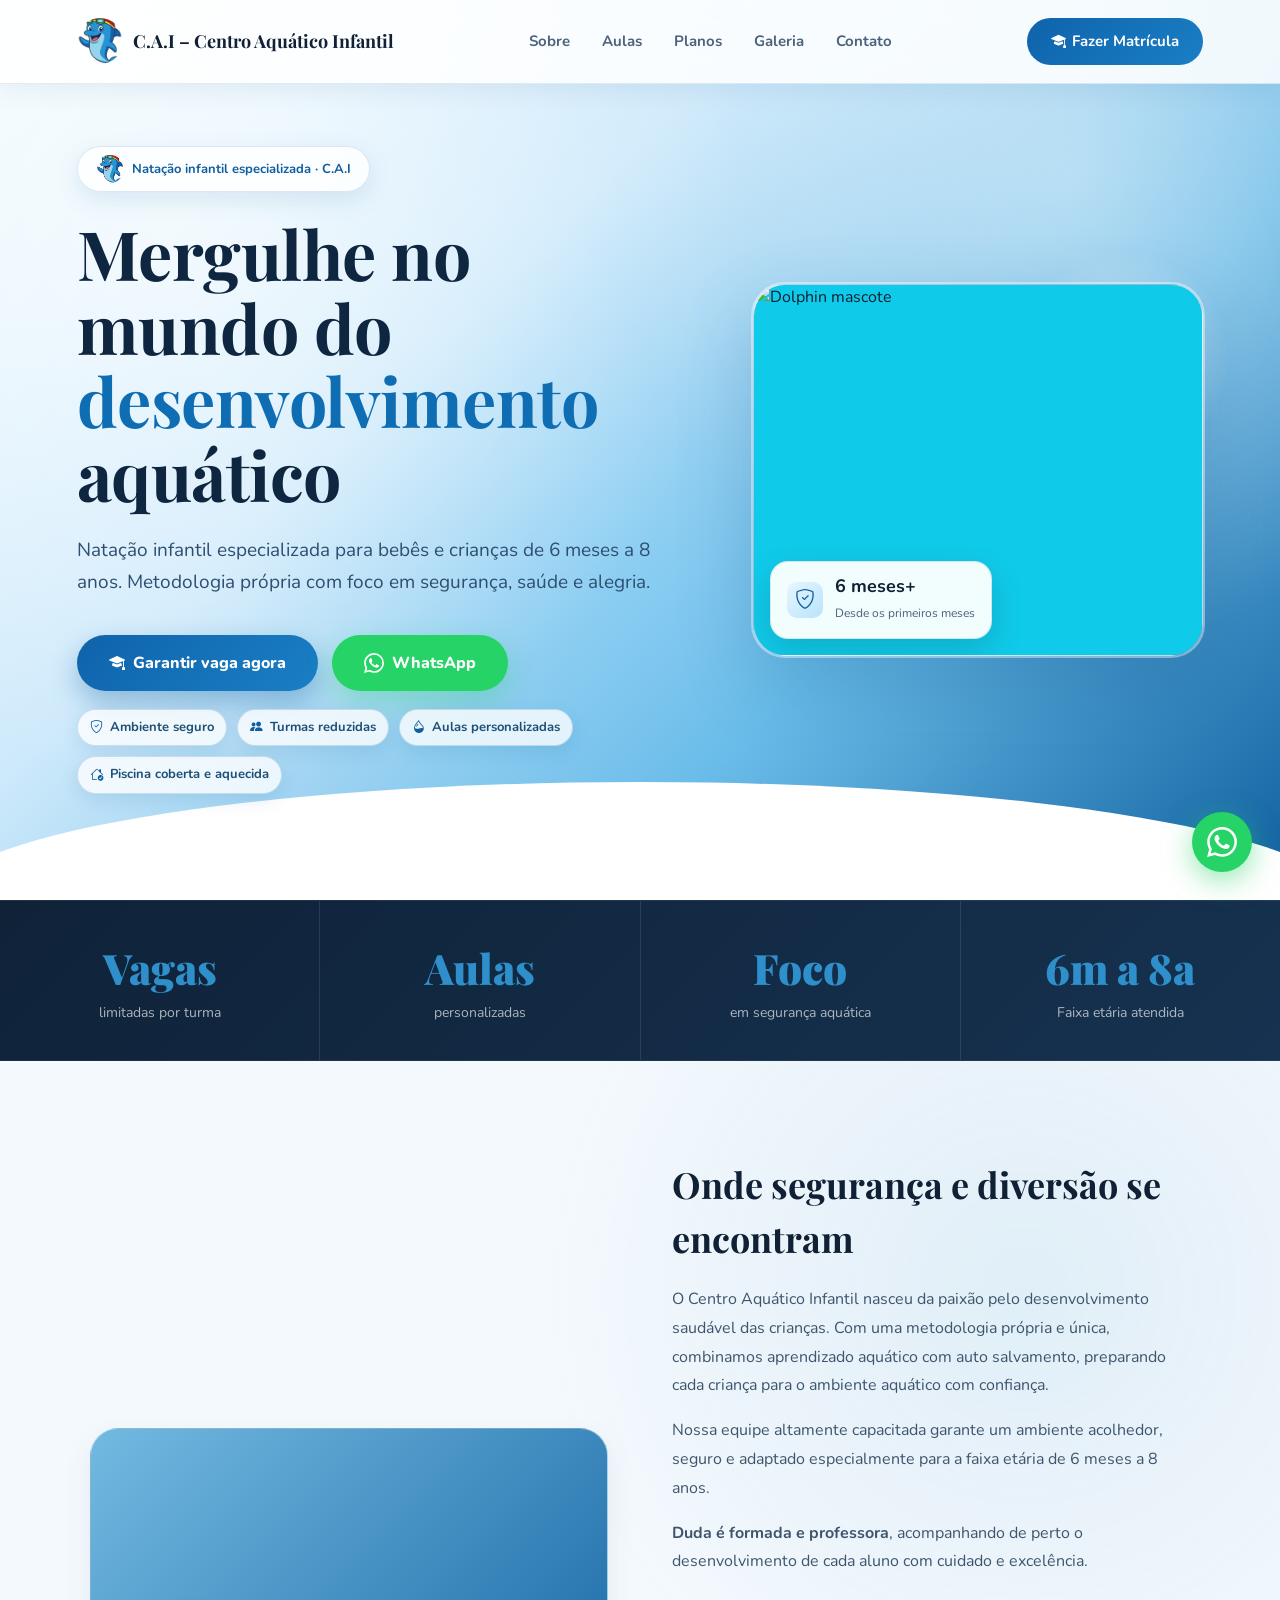
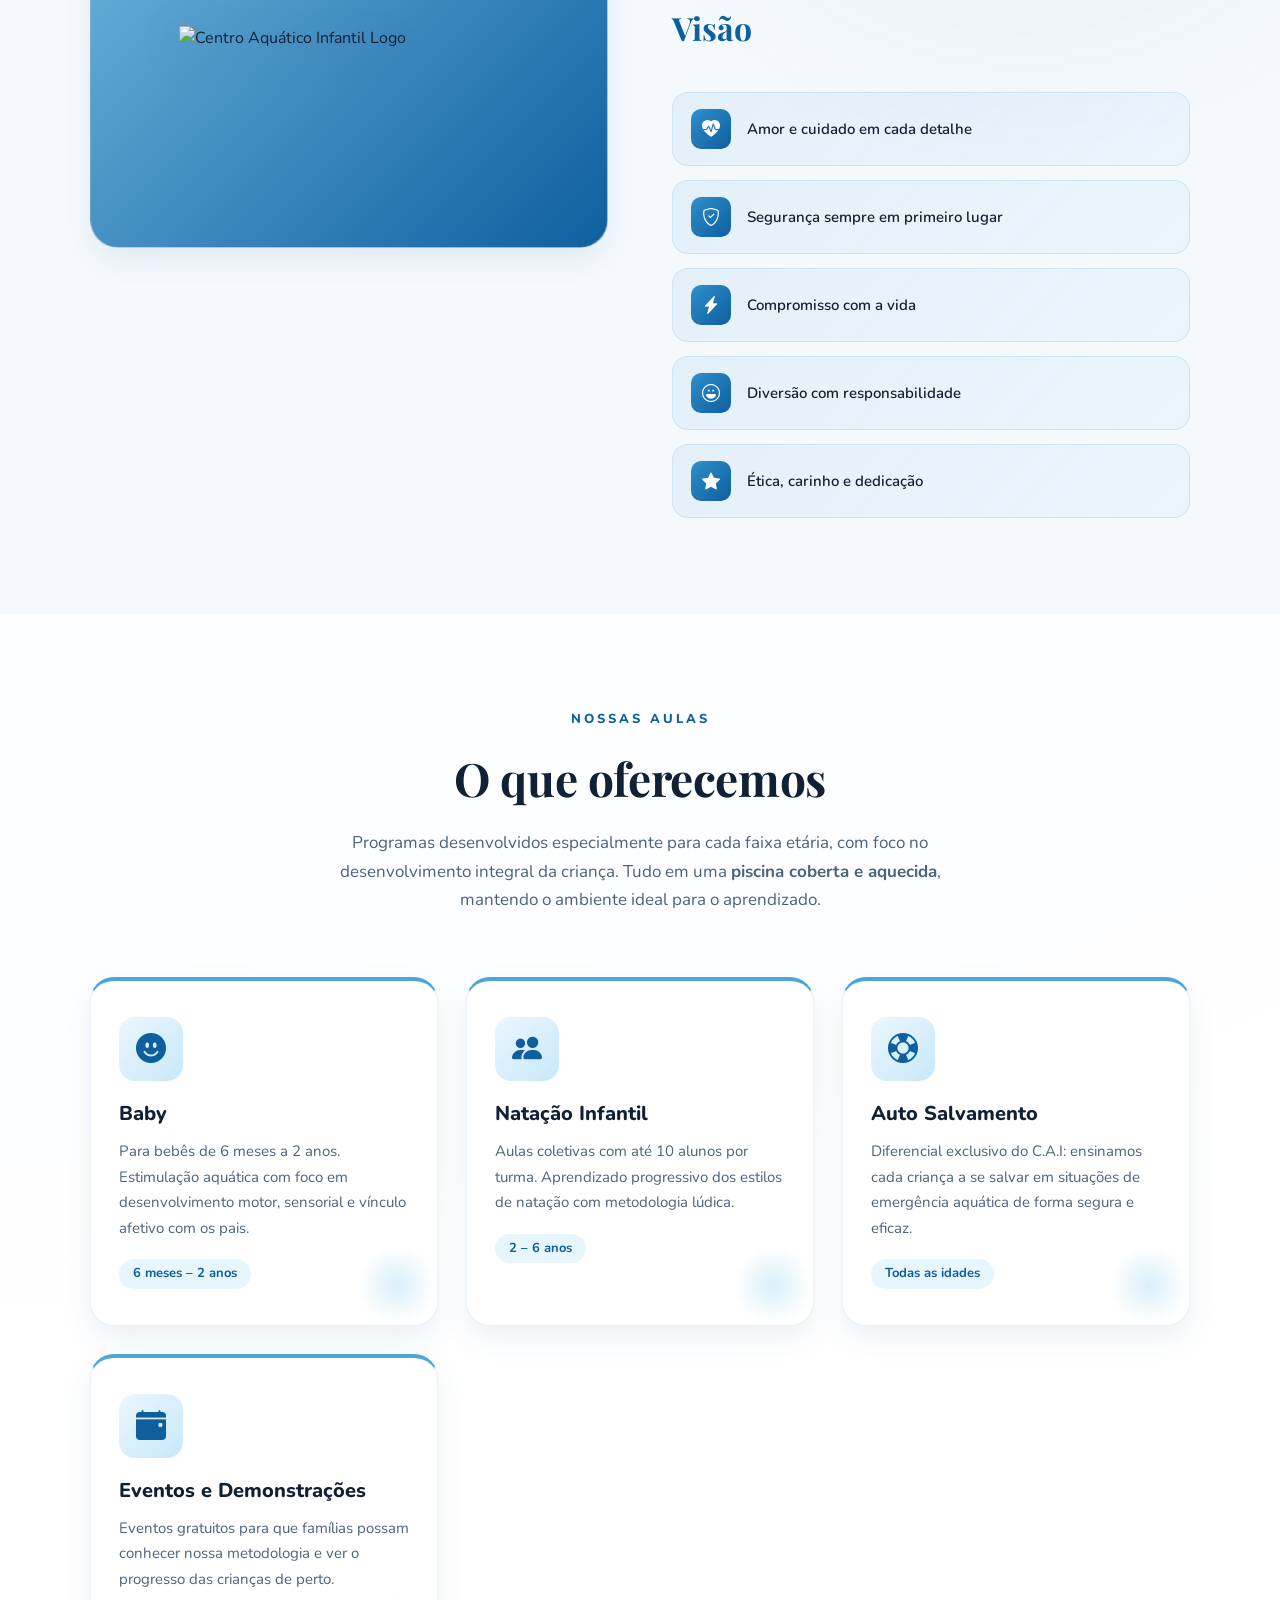
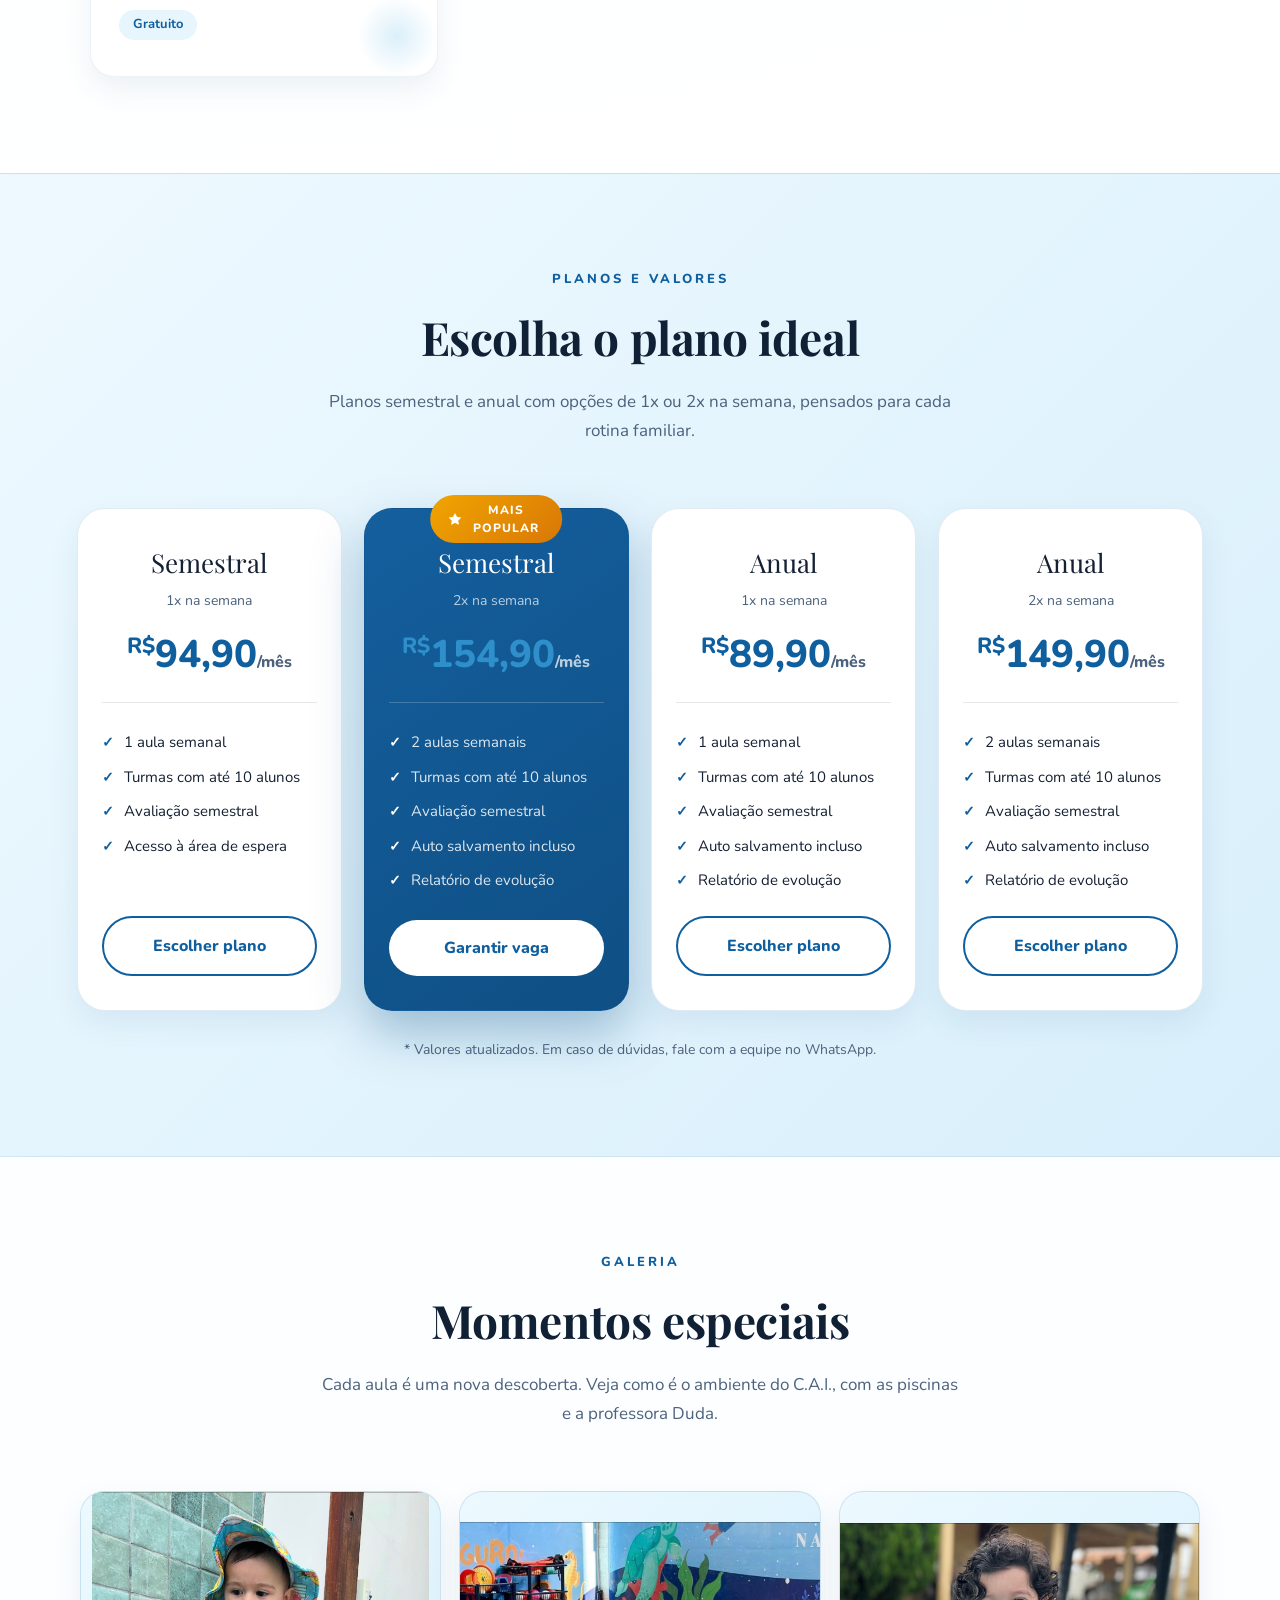
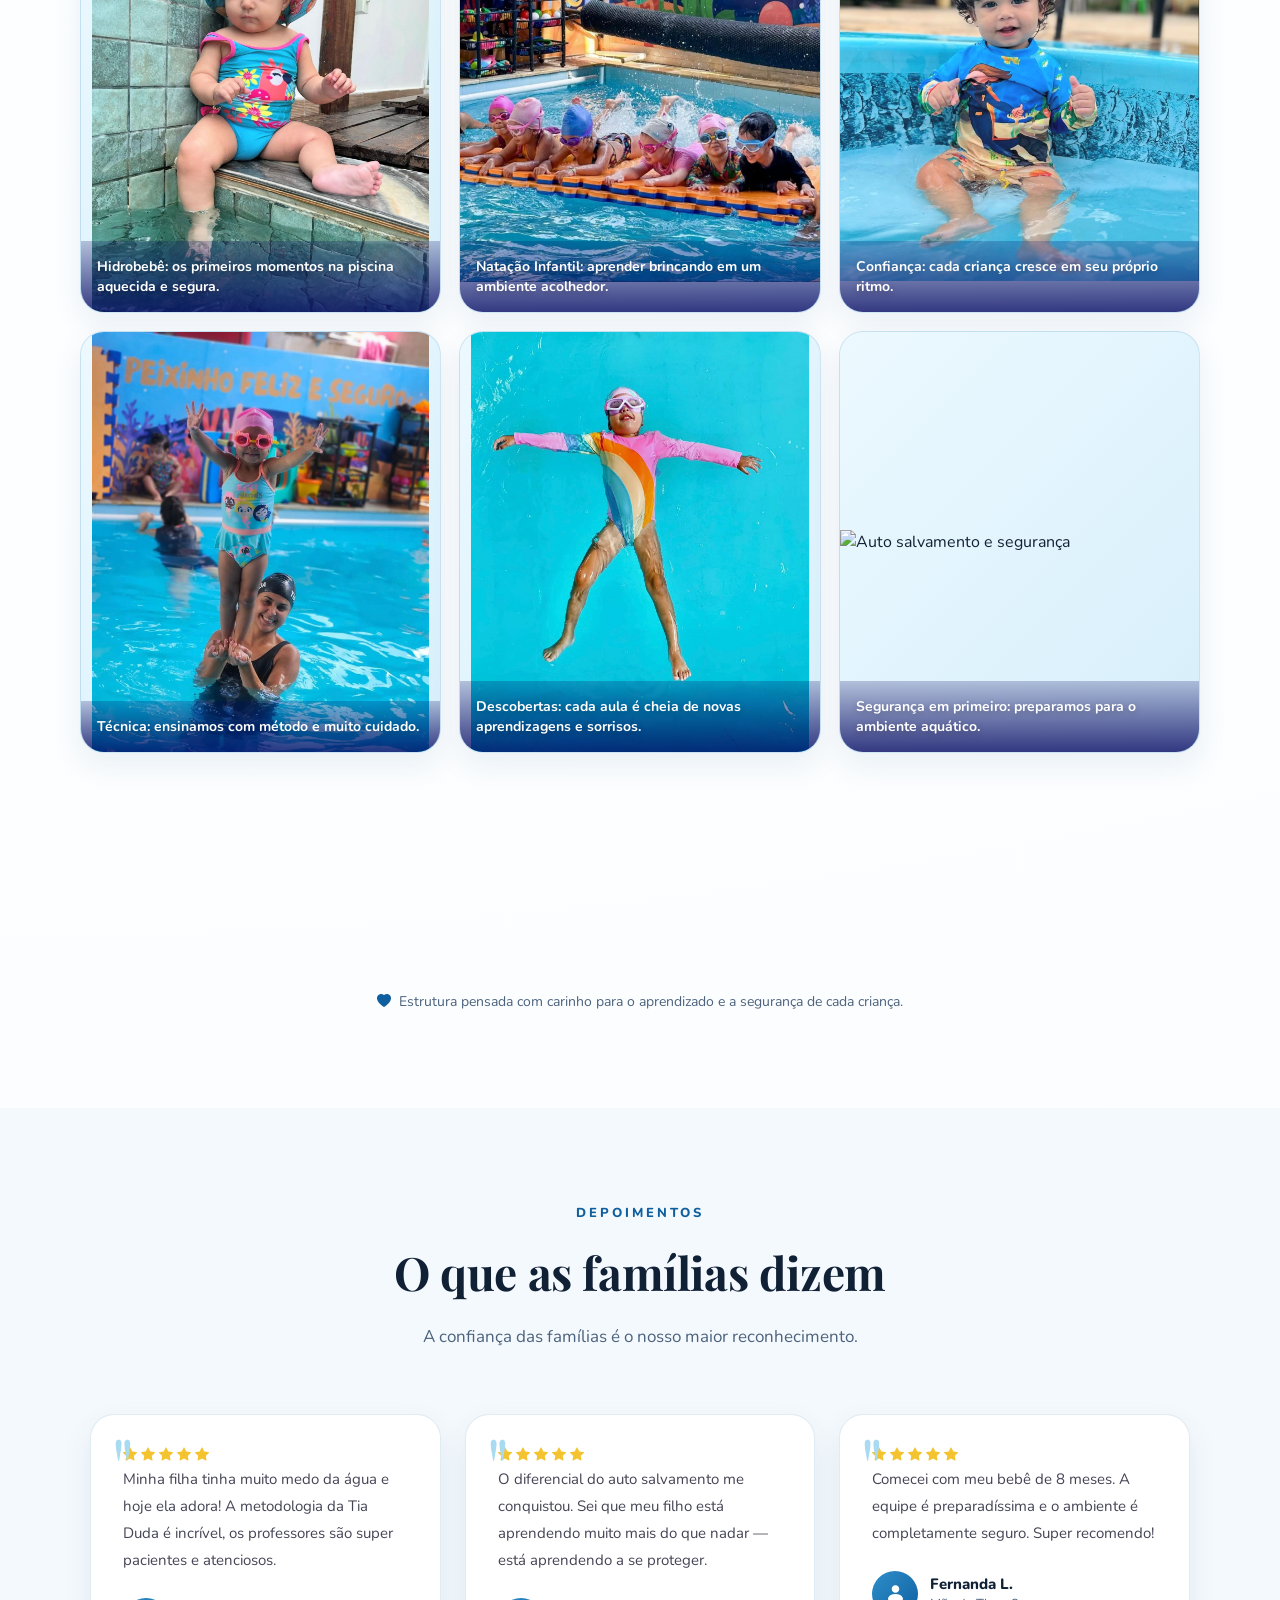
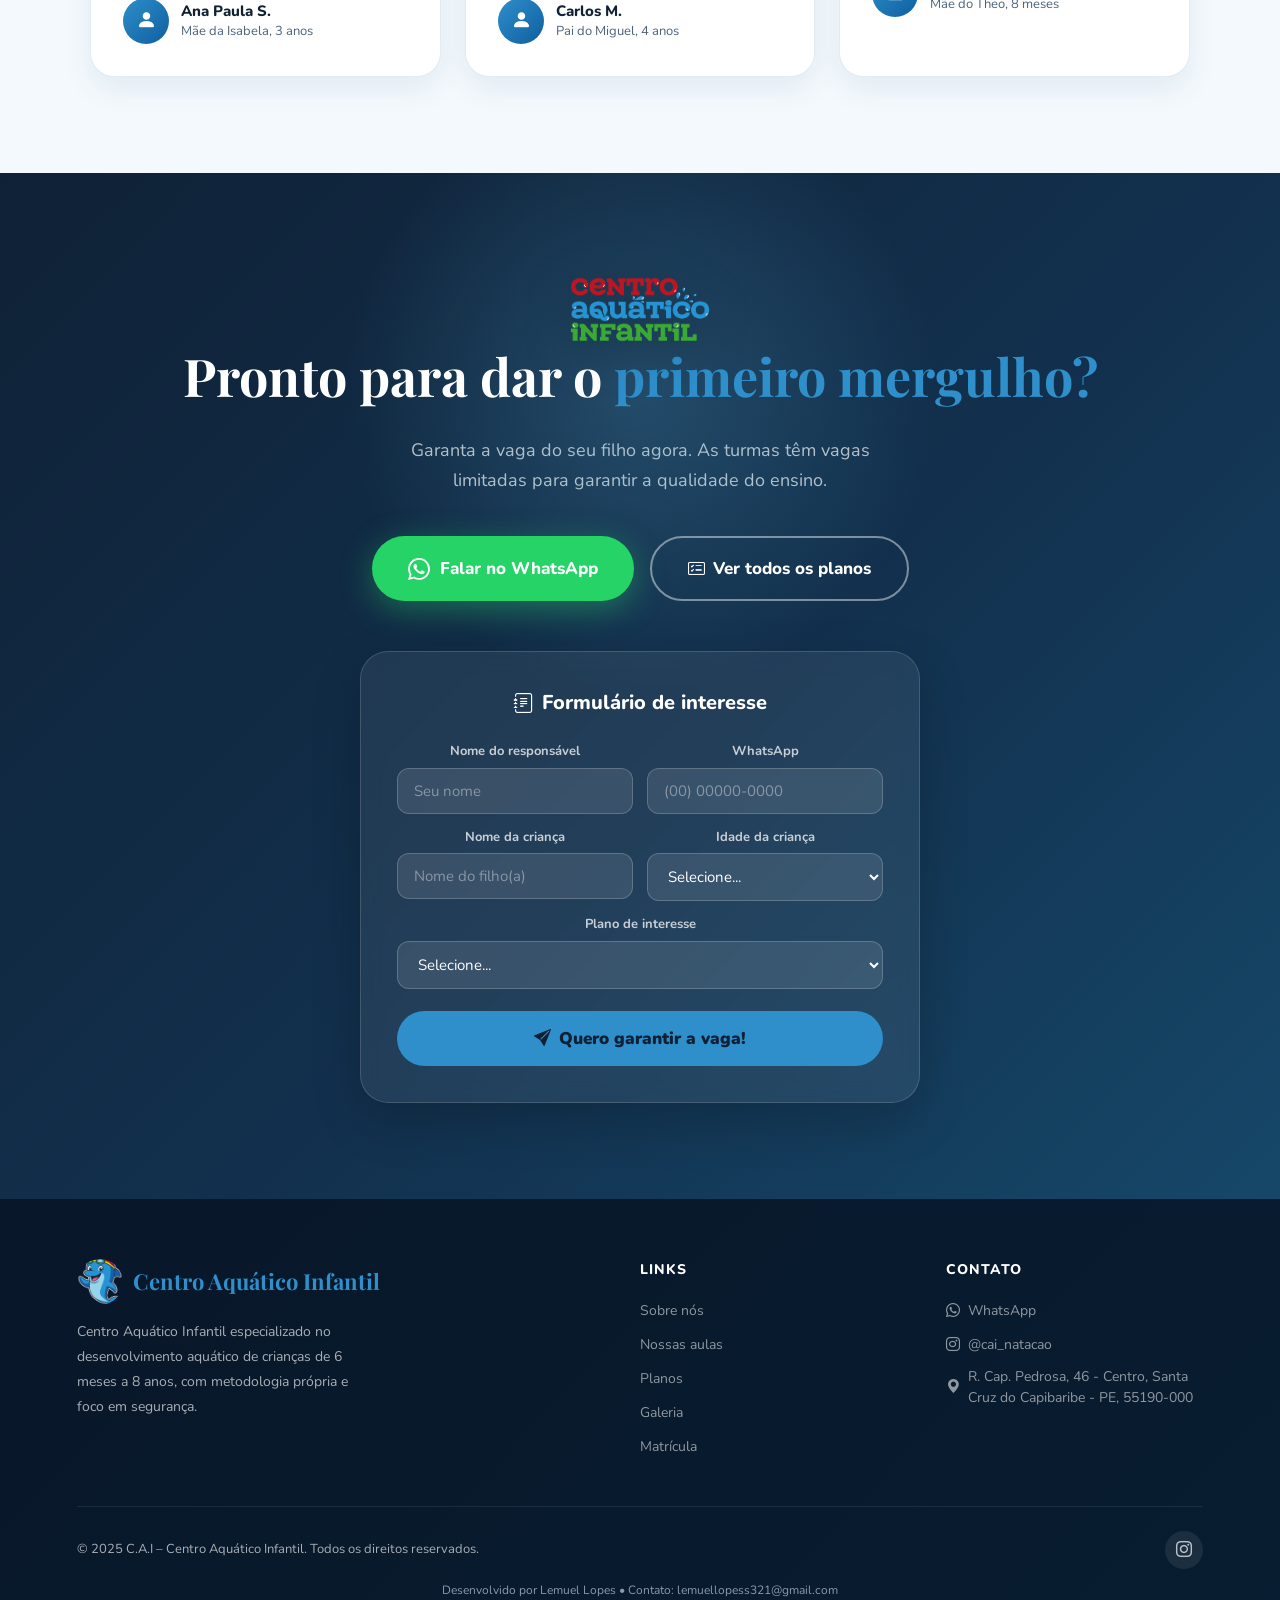
==== commit 4fe31c59: "feat: highlight covered and heated pool as key differentiator in hero and services" ====
--- a/cai_site.html
+++ b/cai_site.html
@@ -59,6 +59,7 @@
       <span class="hero-pill"><i class="bi bi-shield-check"></i>Ambiente seguro</span>
       <span class="hero-pill"><i class="bi bi-people-fill"></i>Turmas reduzidas</span>
       <span class="hero-pill"><i class="bi bi-droplet-half"></i>Aulas personalizadas</span>
+      <span class="hero-pill"><i class="bi bi-house-check"></i>Piscina coberta e aquecida</span>
     </div>
   </div>
   <div class="hero-image">
@@ -128,7 +129,7 @@
 <section id="aulas">
   <div class="section-label">Nossas Aulas</div>
   <h2 class="section-title">O que oferecemos</h2>
-  <p class="section-sub">Programas desenvolvidos especialmente para cada faixa etária, com foco no desenvolvimento integral da criança.</p>
+  <p class="section-sub">Programas desenvolvidos especialmente para cada faixa etária, com foco no desenvolvimento integral da criança. Tudo em uma <strong>piscina coberta e aquecida</strong>, mantendo o ambiente ideal para o aprendizado.</p>
   <div class="services-grid">
     <div class="service-card reveal">
       <span class="service-icon"><i class="bi bi-emoji-smile-fill"></i></span>
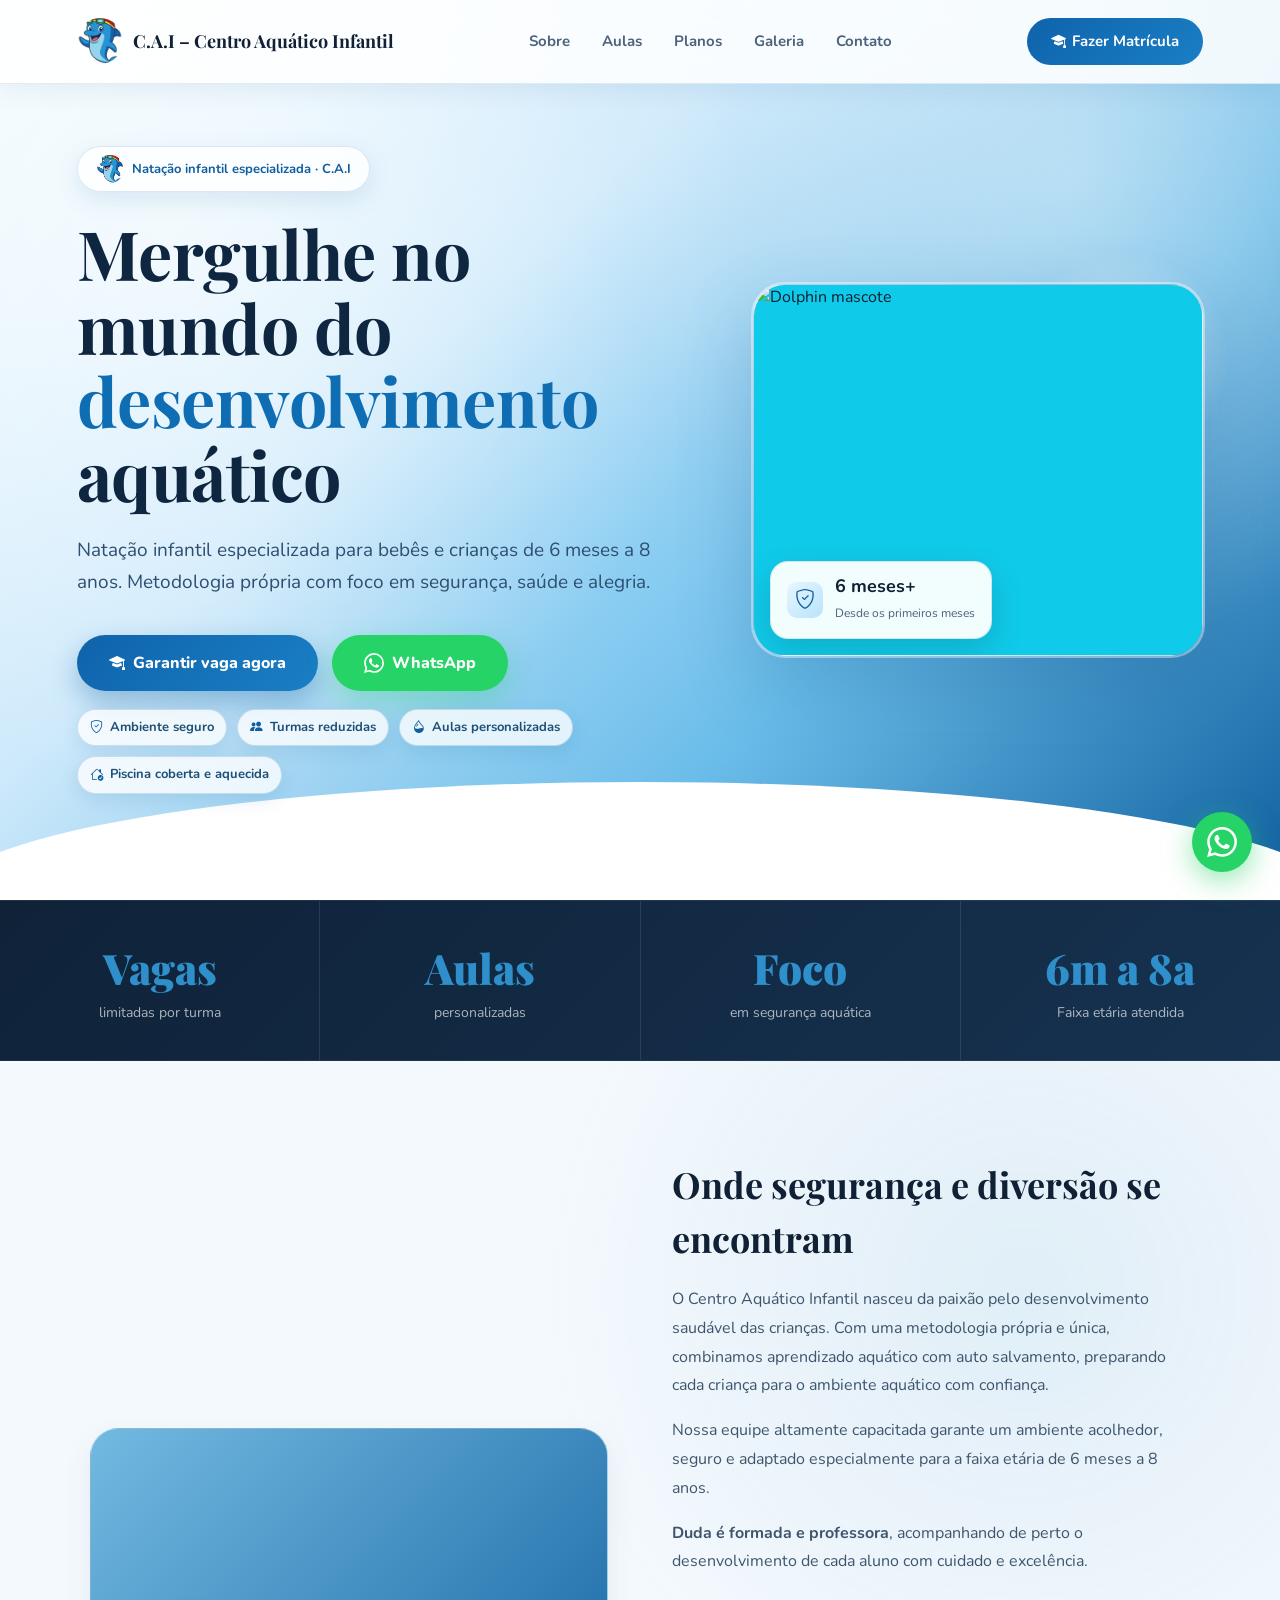
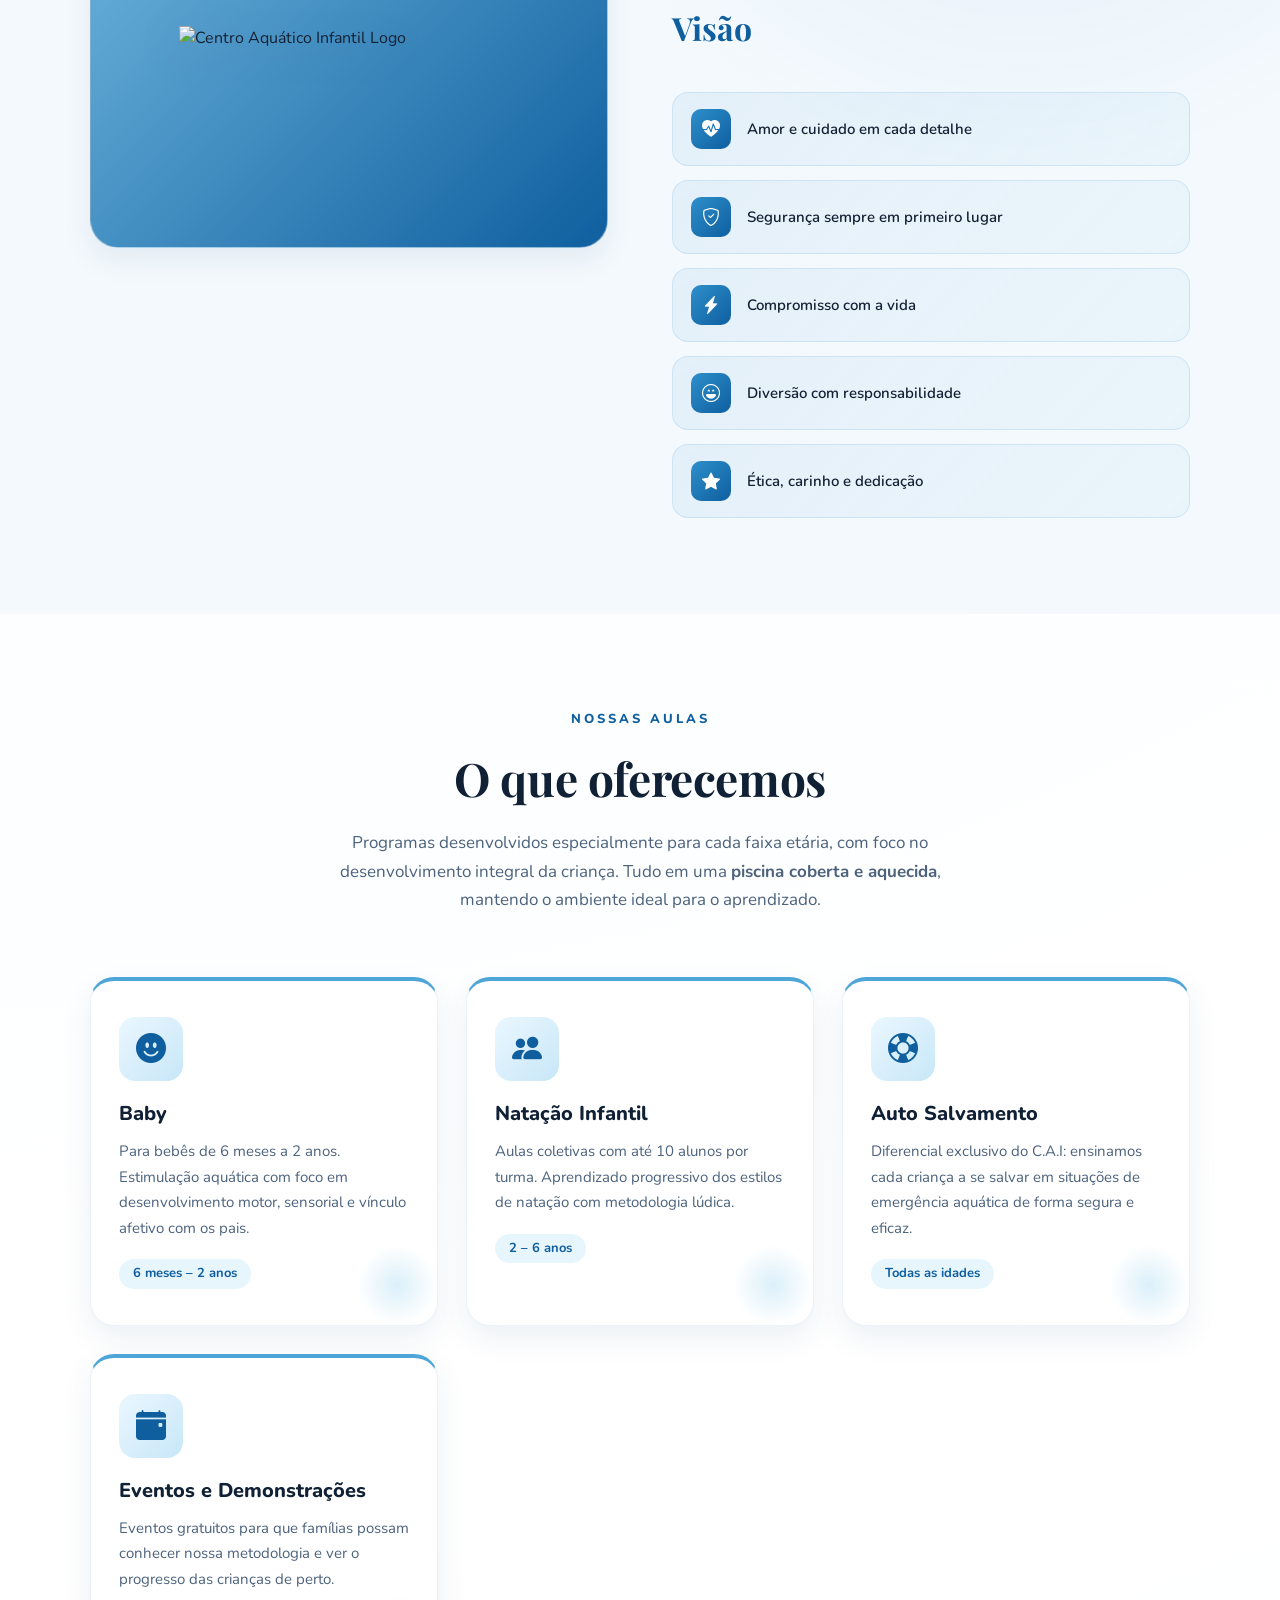
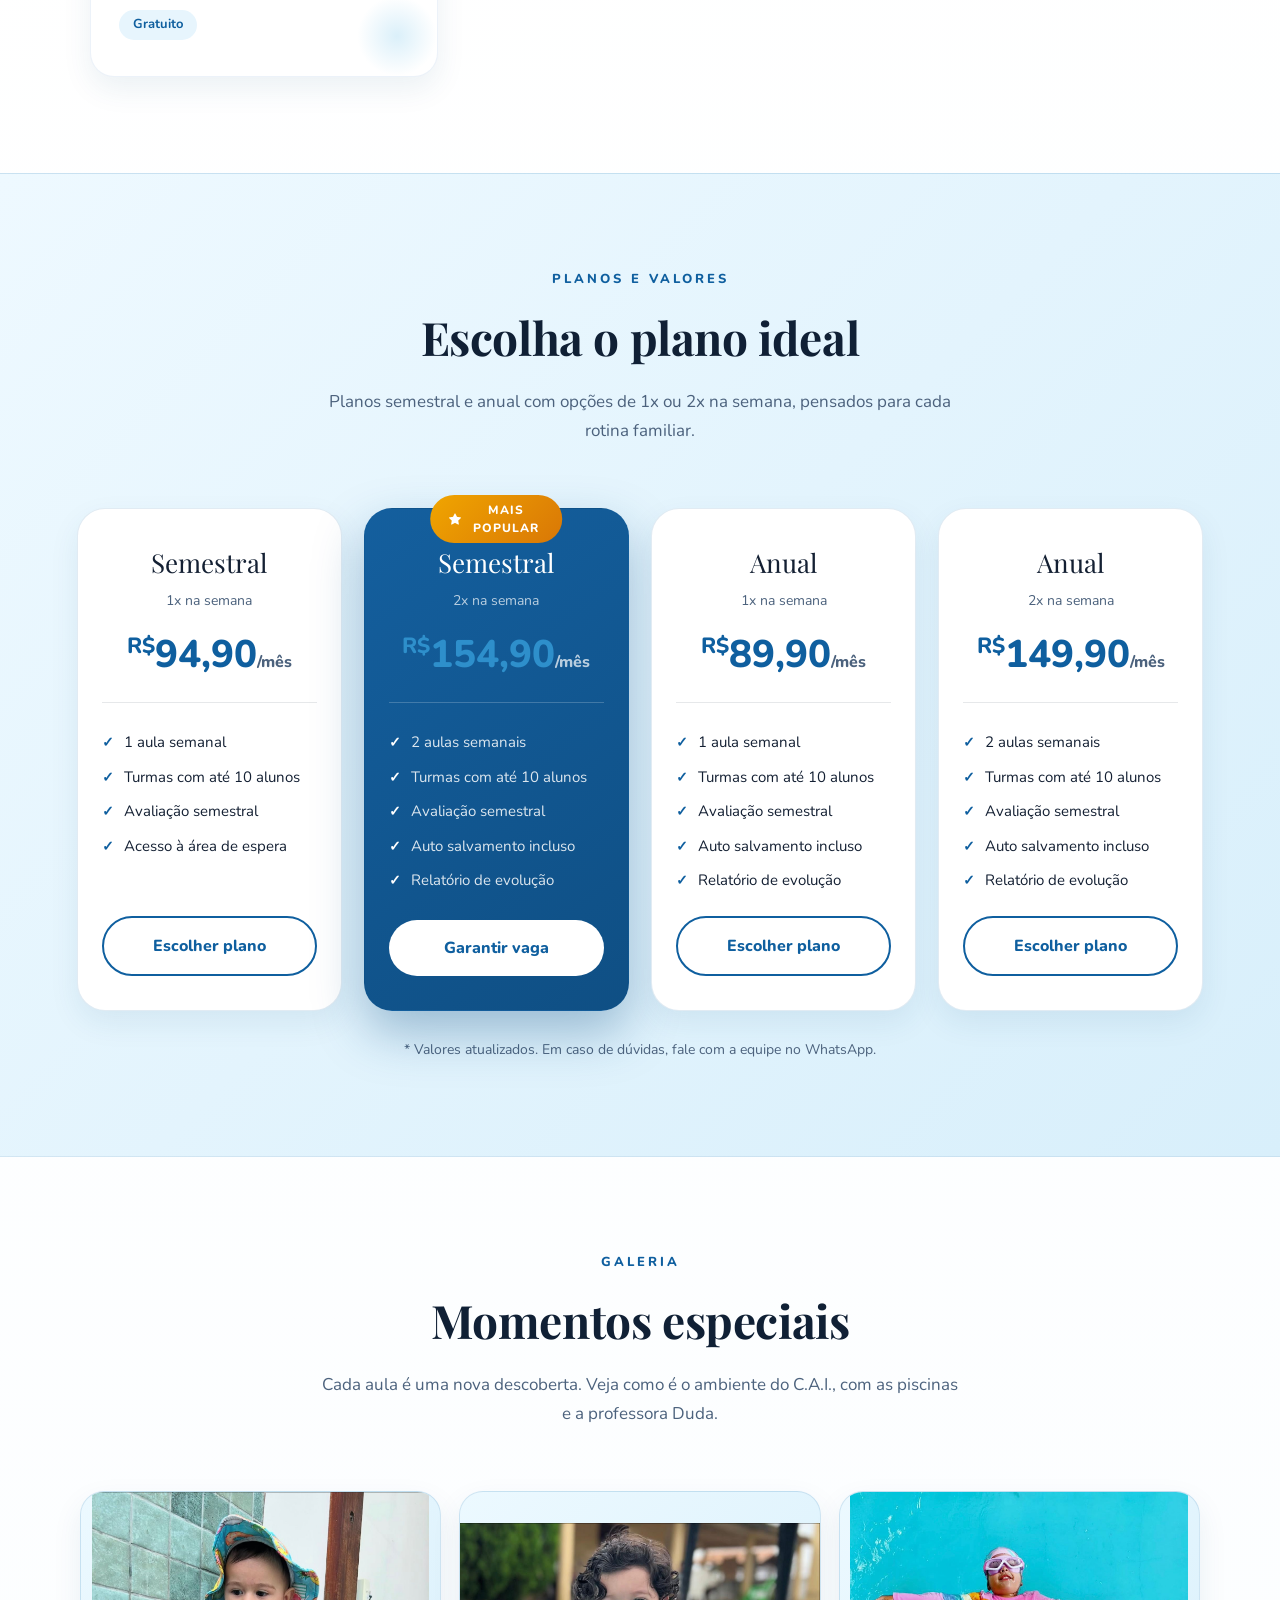
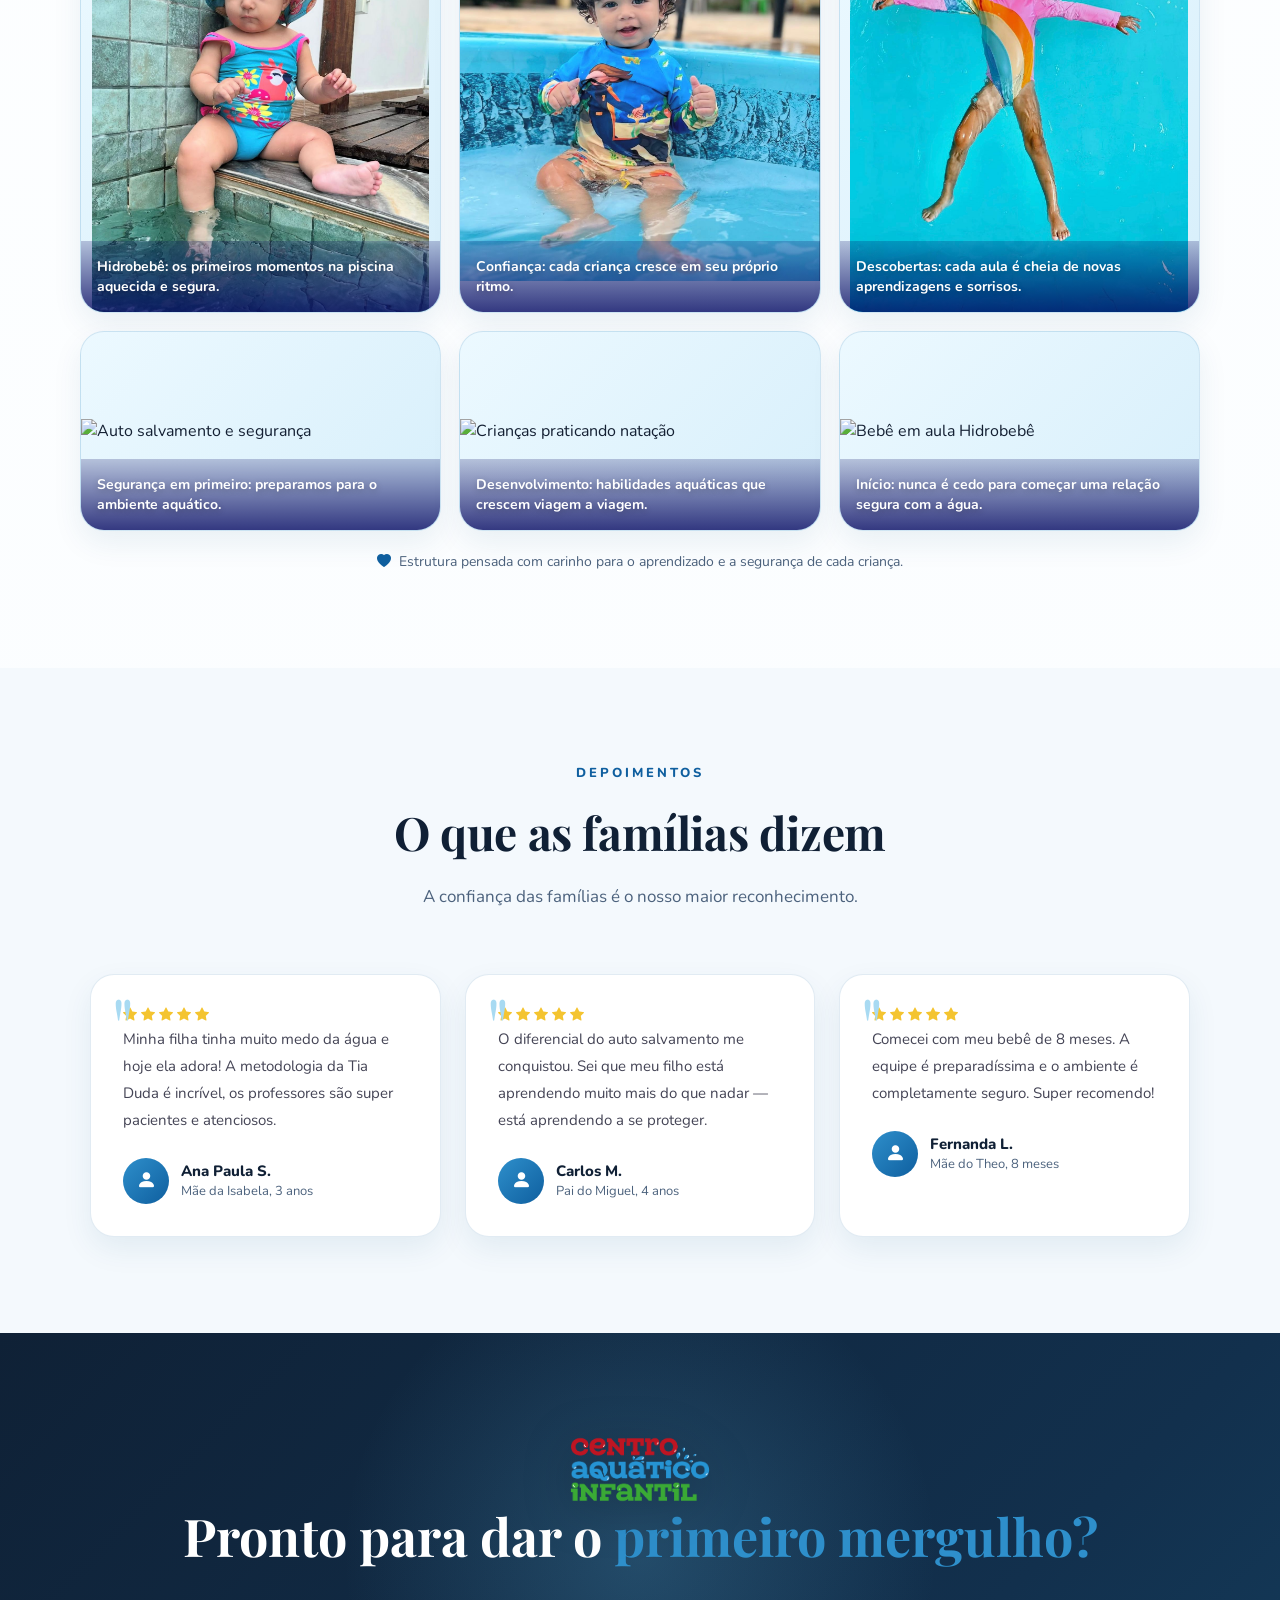
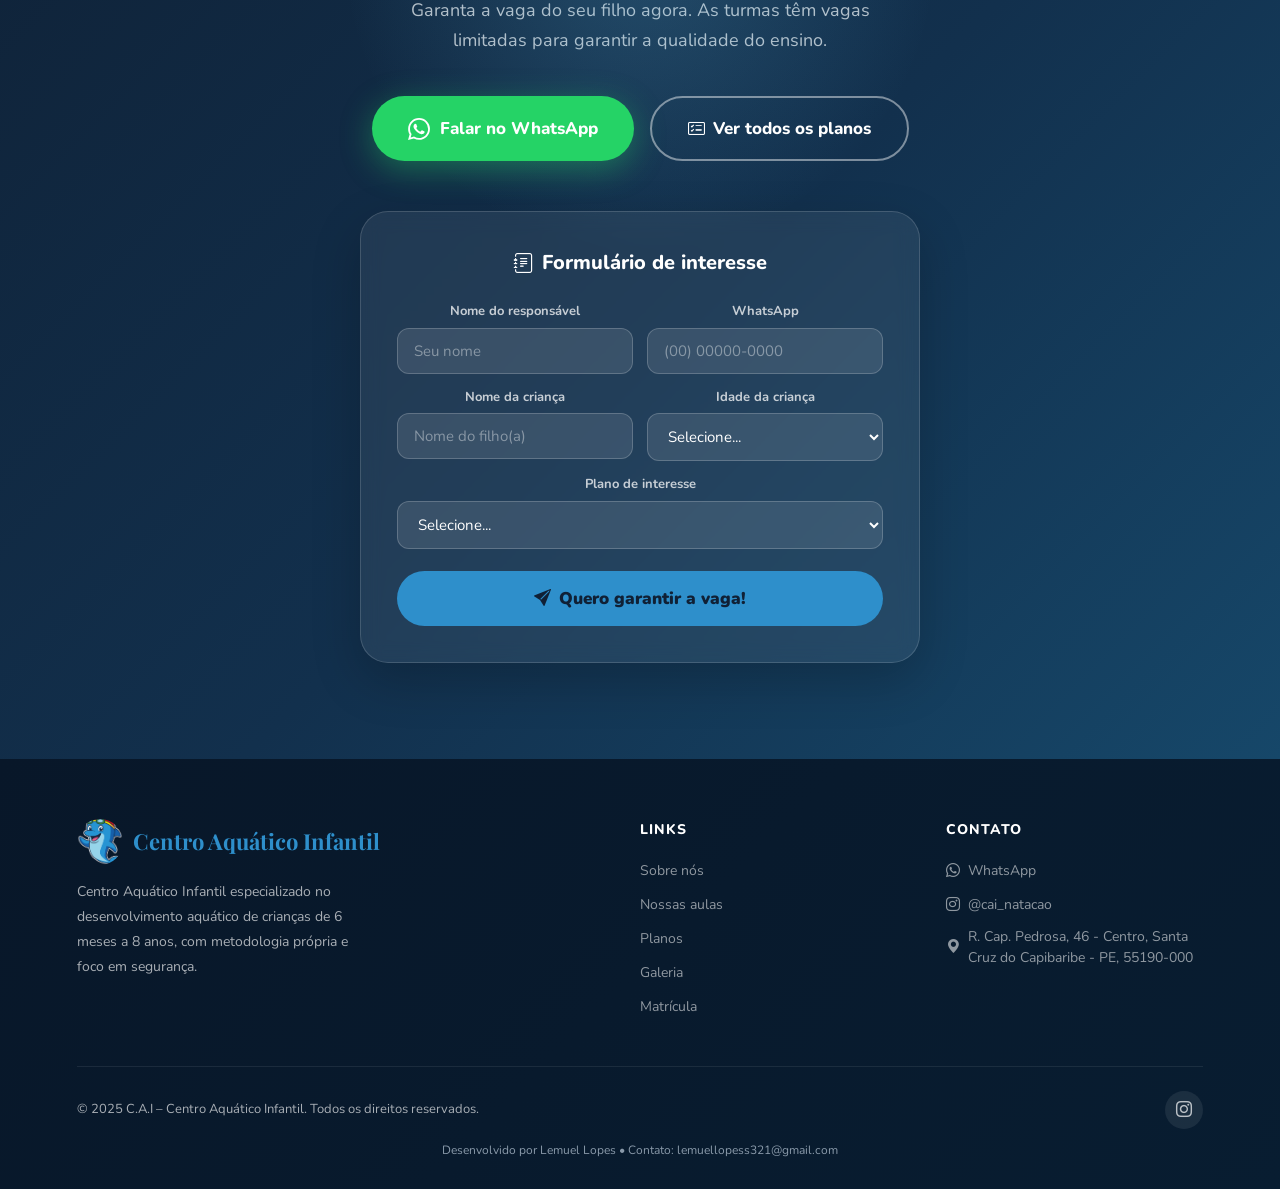
==== commit 4dfe6eca: "fix: remove copyrighted images (piscina 2 and piscina 4) from gallery" ====
--- a/cai_site.html
+++ b/cai_site.html
@@ -235,16 +235,8 @@
       <div class="gallery-overlay"><p>Hidrobebê: os primeiros momentos na piscina aquecida e segura.</p></div>
     </div>
     <div class="gallery-item reveal">
-      <img class="gallery-photo" src="assets/images/piscina 2.jpeg" alt="Aula de natação infantil em grupo">
-      <div class="gallery-overlay"><p>Natação Infantil: aprender brincando em um ambiente acolhedor.</p></div>
-    </div>
-    <div class="gallery-item reveal">
       <img class="gallery-photo" src="assets/images/piscina 3.jpeg" alt="Criança desenvolvendo confiança na água">
       <div class="gallery-overlay"><p>Confiança: cada criança cresce em seu próprio ritmo.</p></div>
-    </div>
-    <div class="gallery-item reveal">
-      <img class="gallery-photo" src="assets/images/piscina 4.jpeg" alt="Professora ensinando técnica de natação">
-      <div class="gallery-overlay"><p>Técnica: ensinamos com método e muito cuidado.</p></div>
     </div>
     <div class="gallery-item reveal">
       <img class="gallery-photo" src="assets/images/piscina 5.jpeg" alt="Momento de alegria em aula">
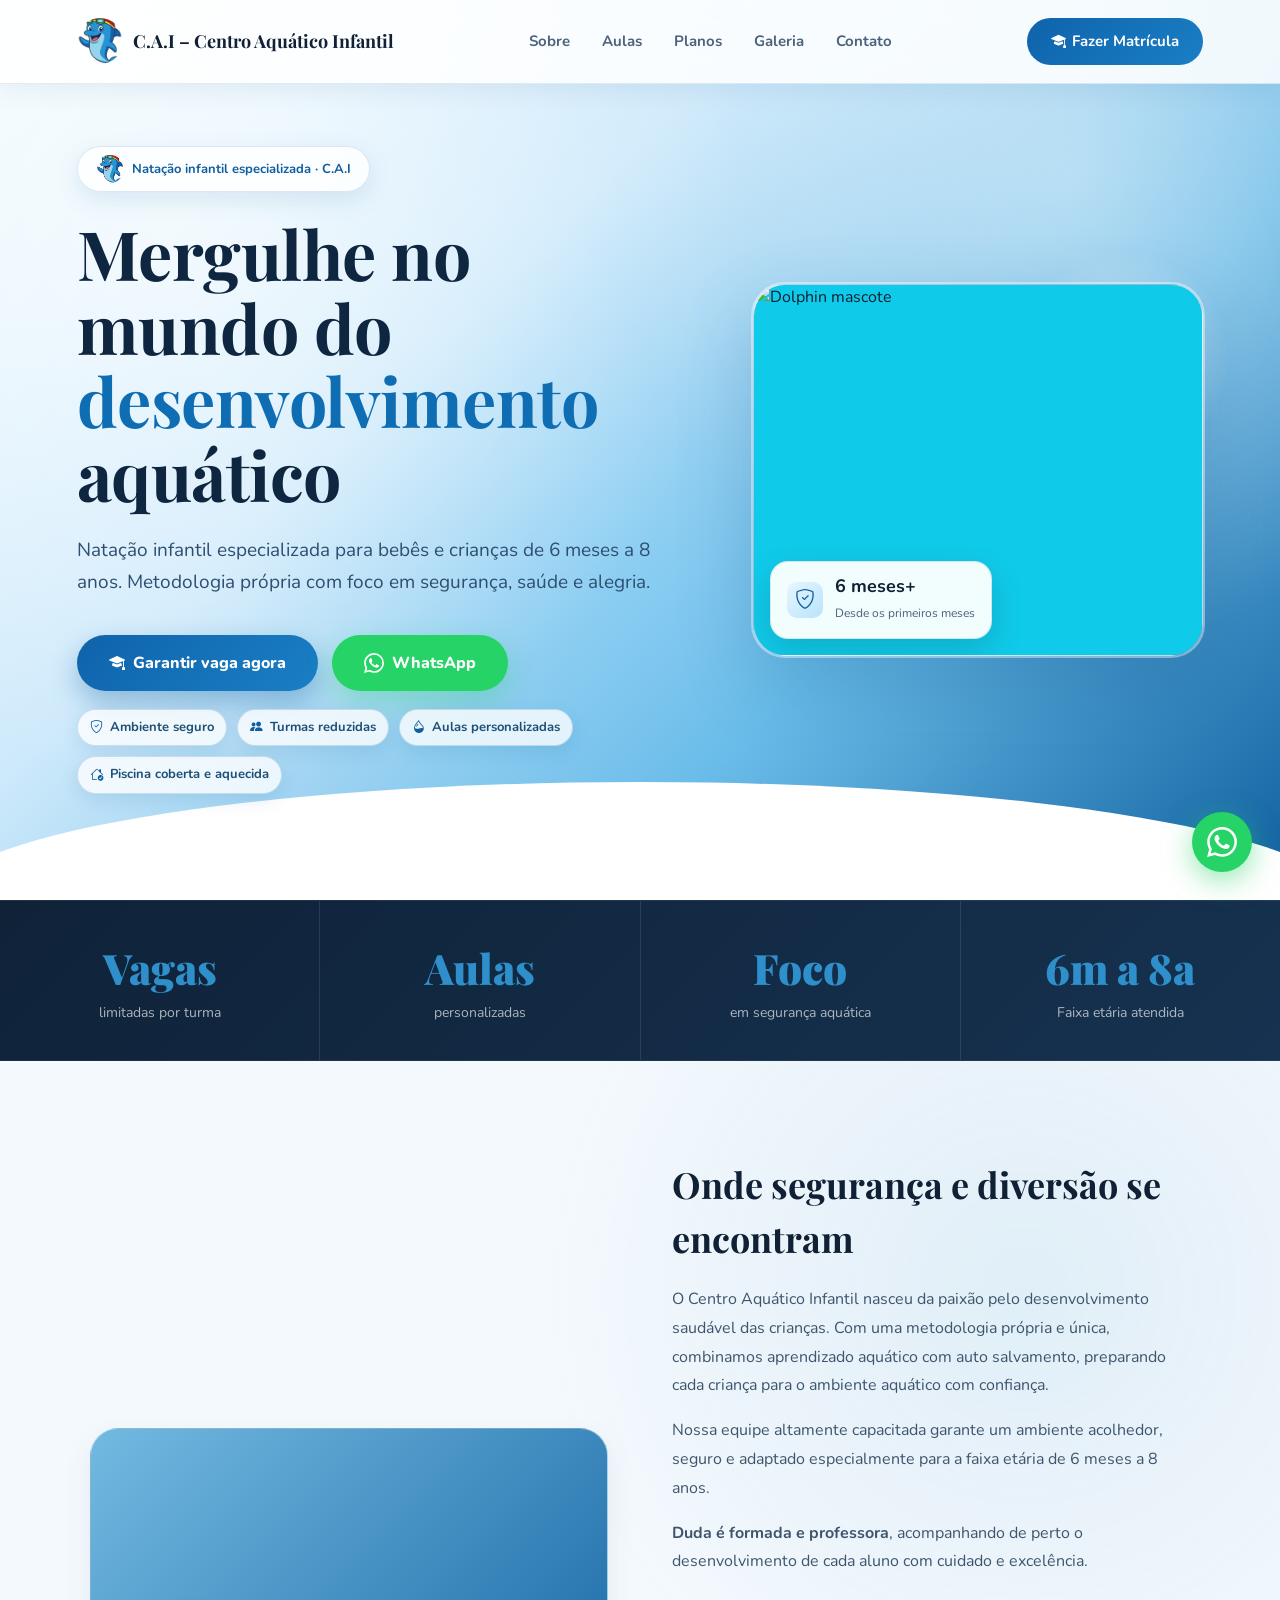
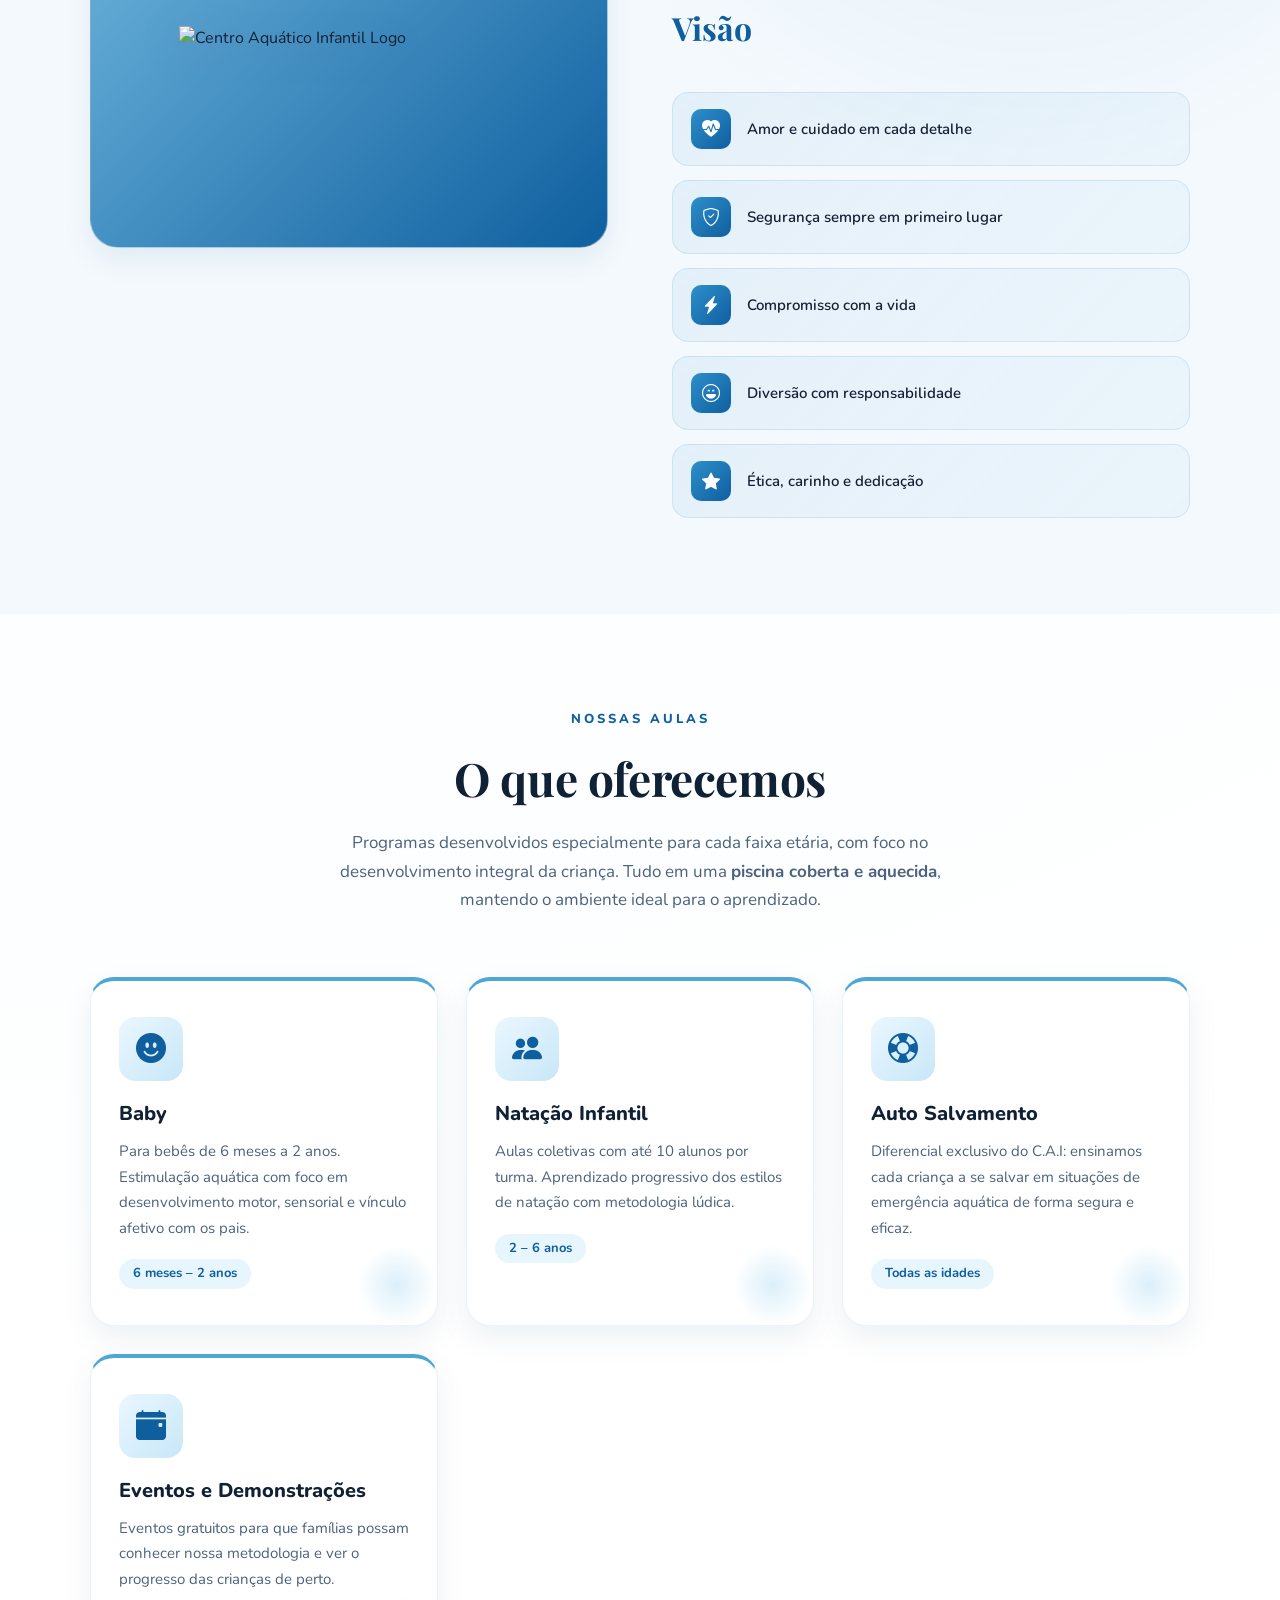
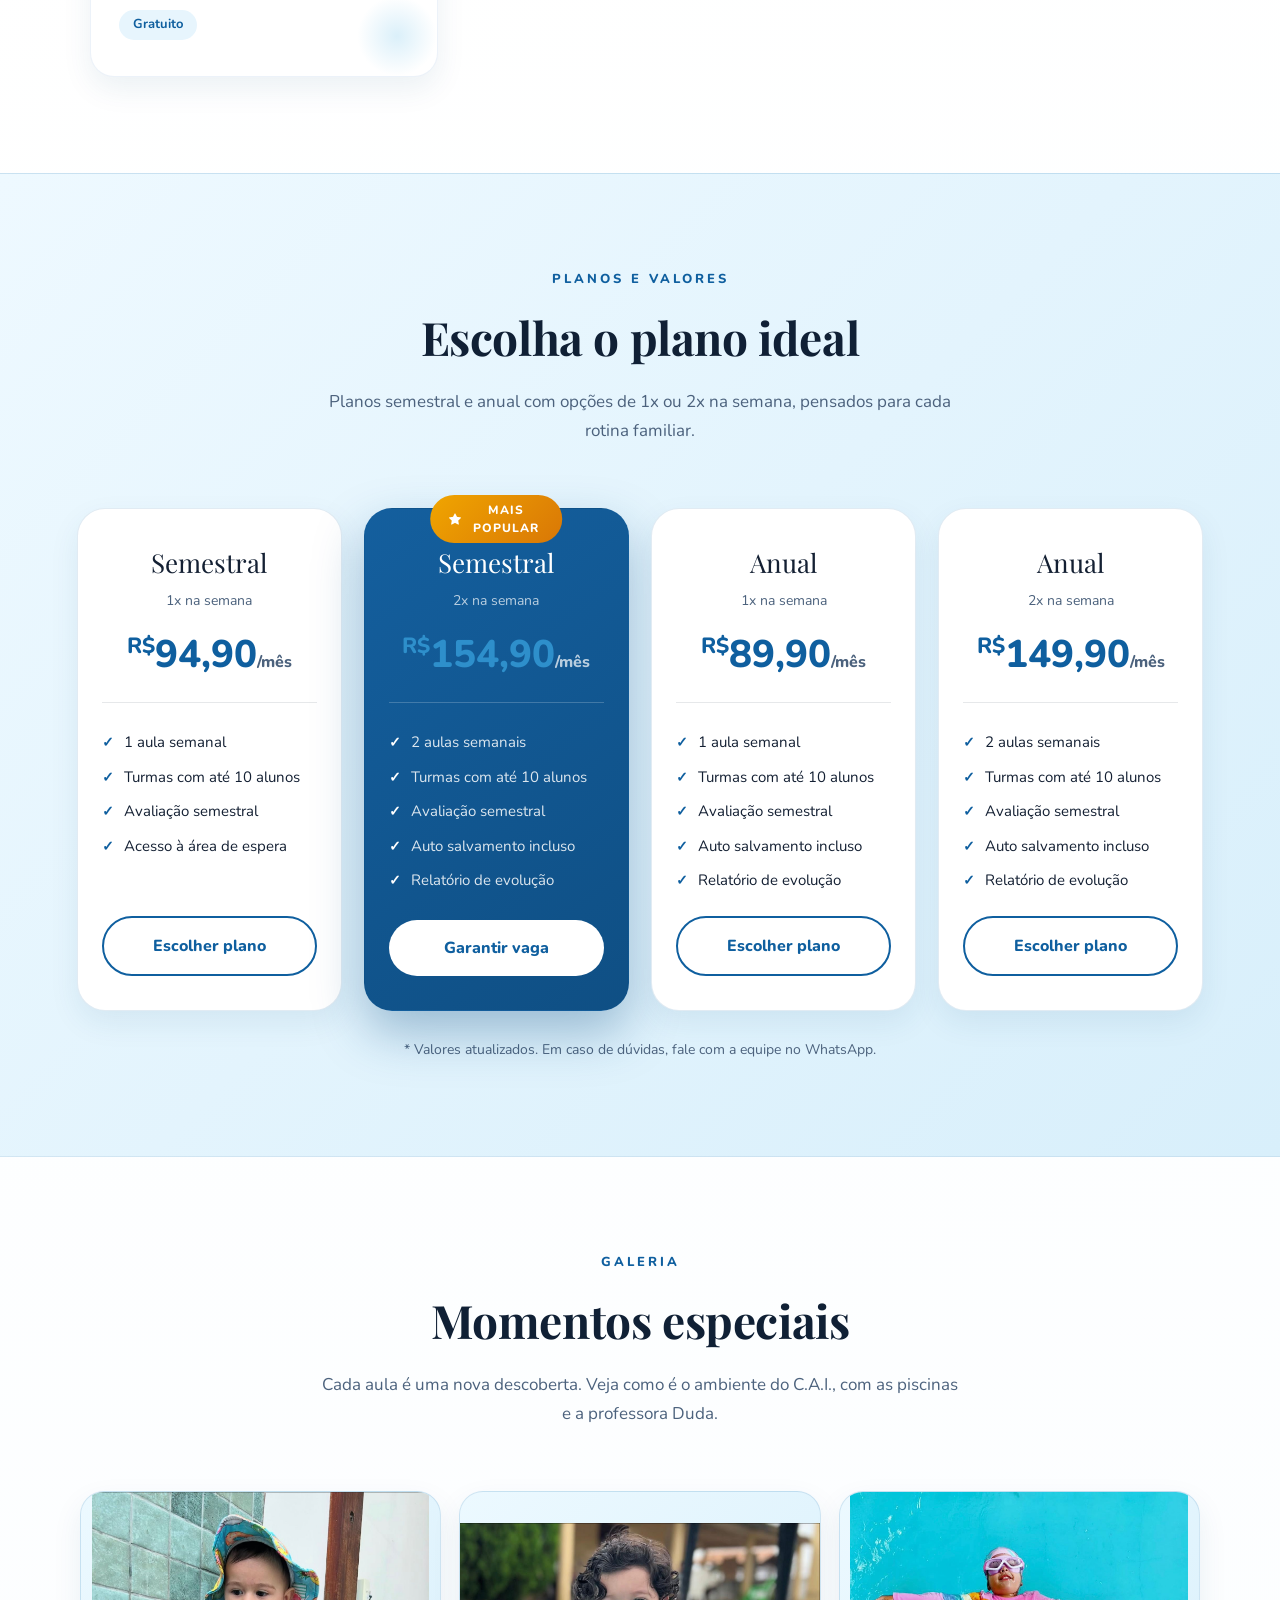
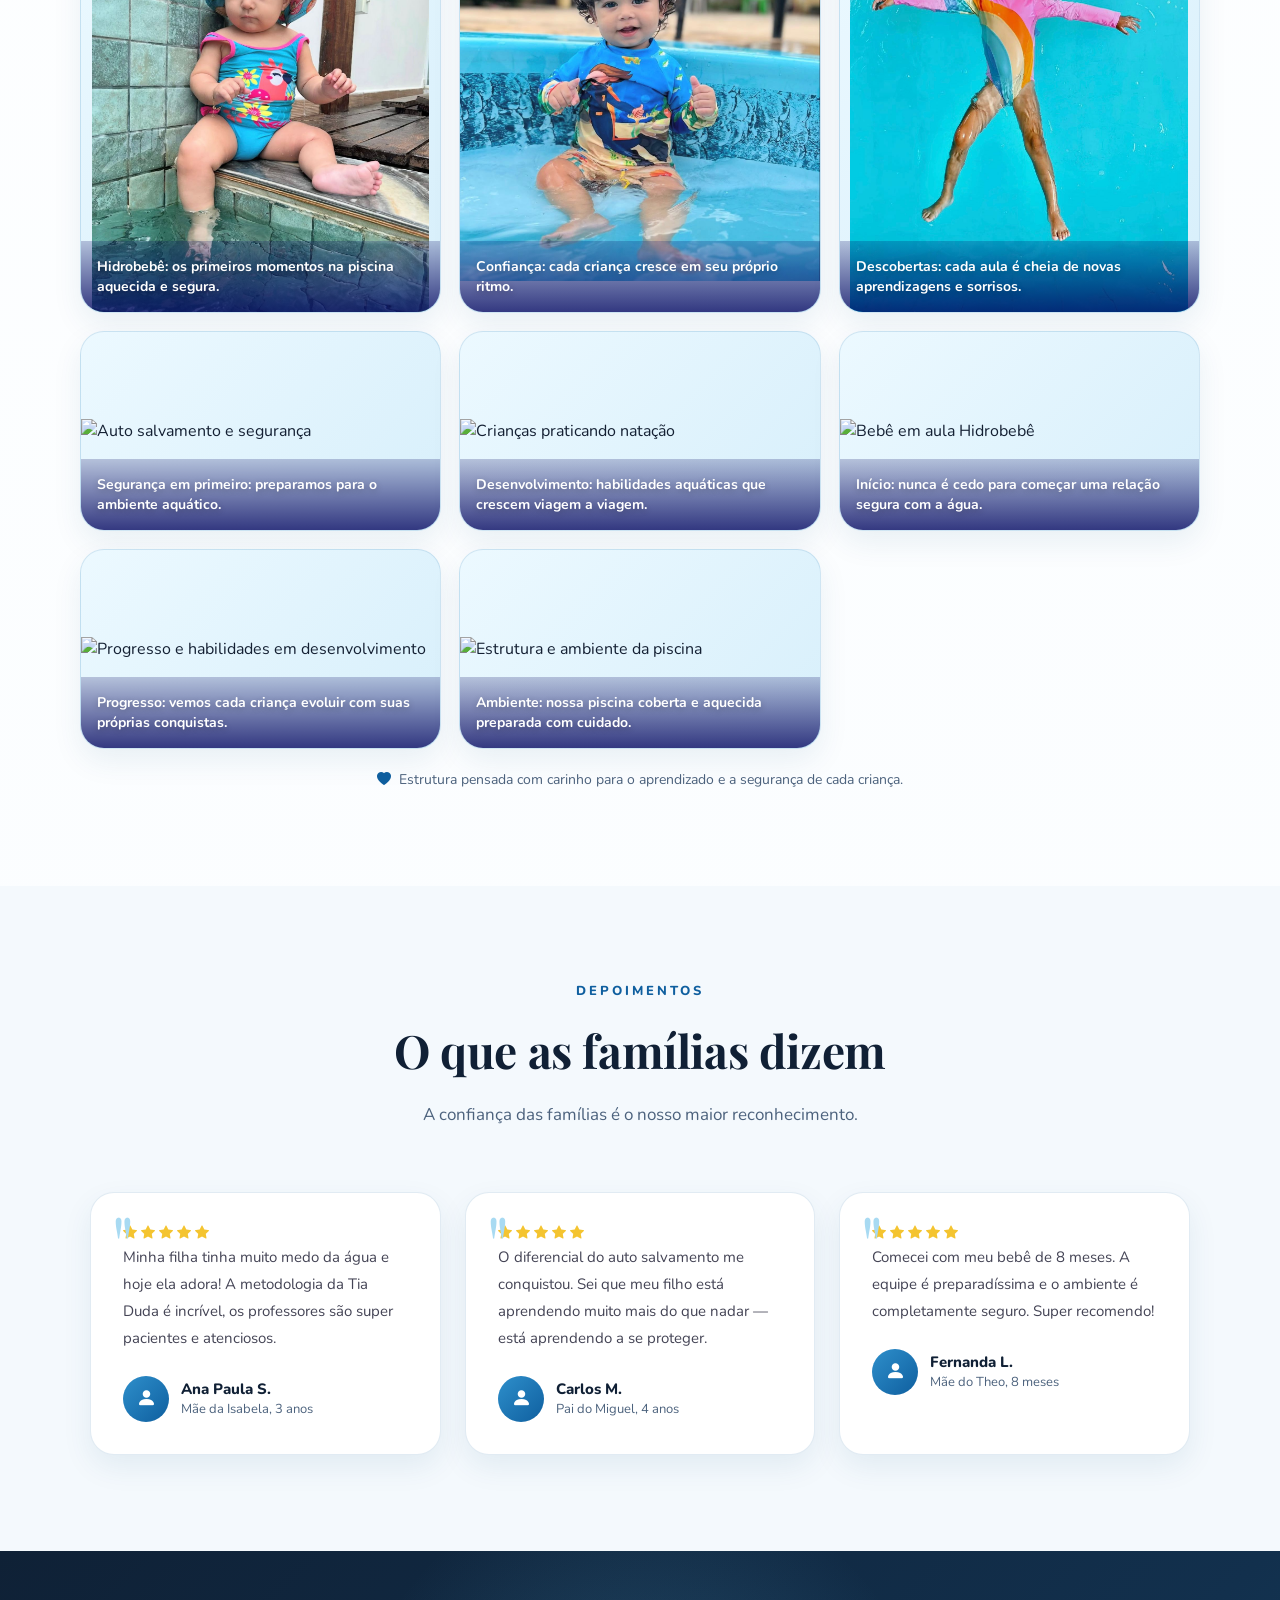
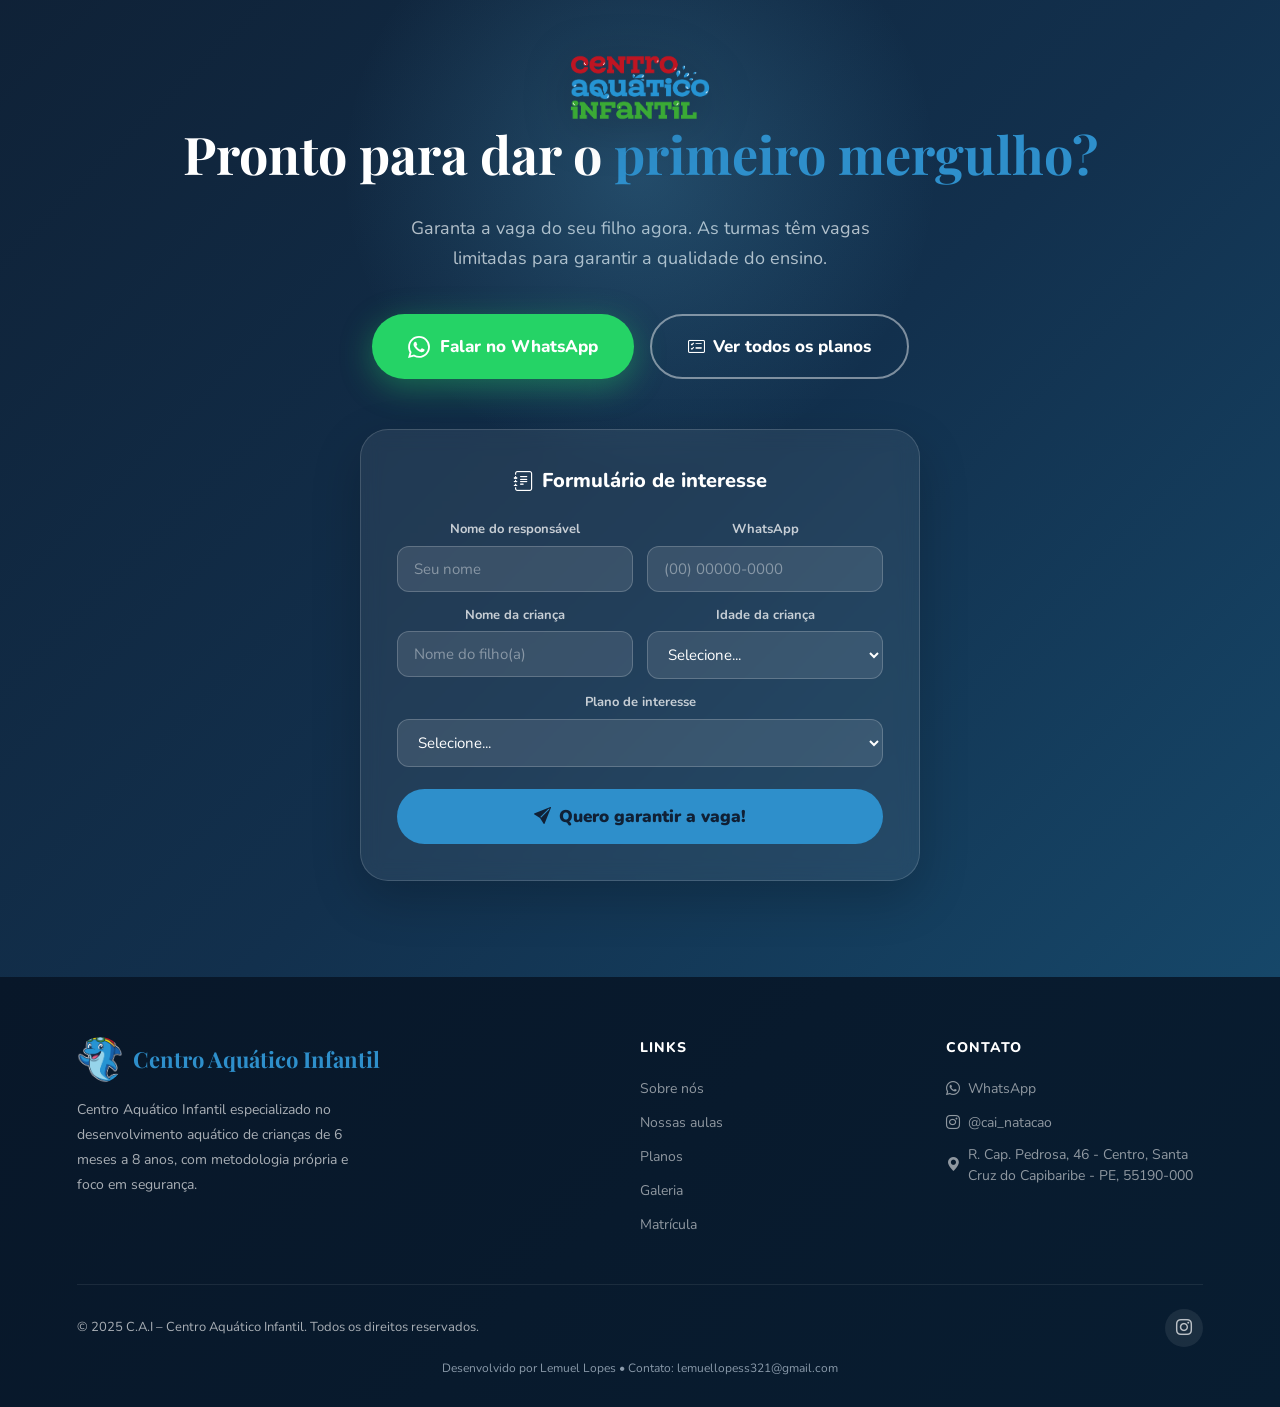
==== commit 045a7aad: "feat: add new gallery images (piscina 12 and fundo da piscina)" ====
--- a/cai_site.html
+++ b/cai_site.html
@@ -254,6 +254,14 @@
       <img class="gallery-photo" src="assets/images/bebê piscina.jpg" alt="Bebê em aula Hidrobebê">
       <div class="gallery-overlay"><p>Início: nunca é cedo para começar uma relação segura com a água.</p></div>
     </div>
+    <div class="gallery-item reveal">
+      <img class="gallery-photo" src="assets/images/piscina 12.jpg" alt="Progresso e habilidades em desenvolvimento">
+      <div class="gallery-overlay"><p>Progresso: vemos cada criança evoluir com suas próprias conquistas.</p></div>
+    </div>
+    <div class="gallery-item reveal">
+      <img class="gallery-photo" src="assets/images/fundo da pisina.jpg" alt="Estrutura e ambiente da piscina">
+      <div class="gallery-overlay"><p>Ambiente: nossa piscina coberta e aquecida preparada com cuidado.</p></div>
+    </div>
   </div>
   <p class="gallery-note"><i class="bi bi-heart-fill"></i> Estrutura pensada com carinho para o aprendizado e a segurança de cada criança.</p>
 </section>
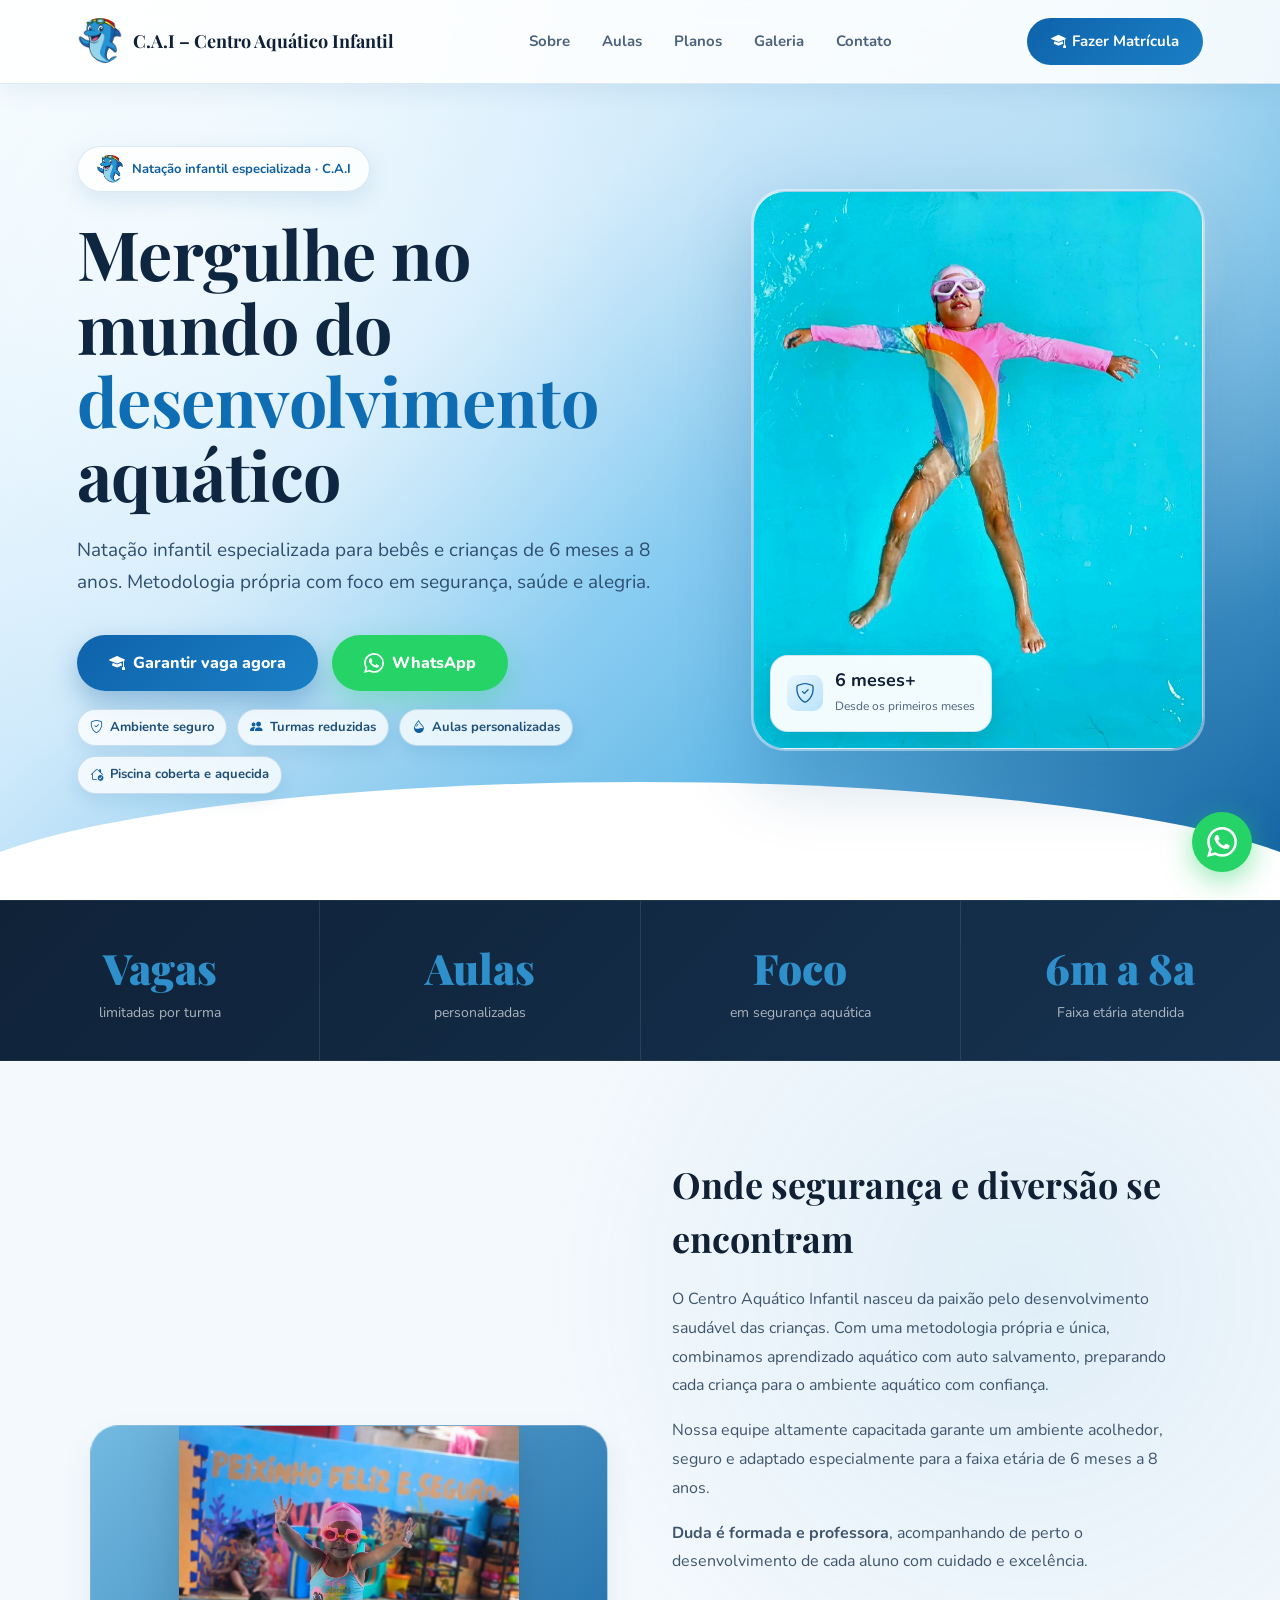
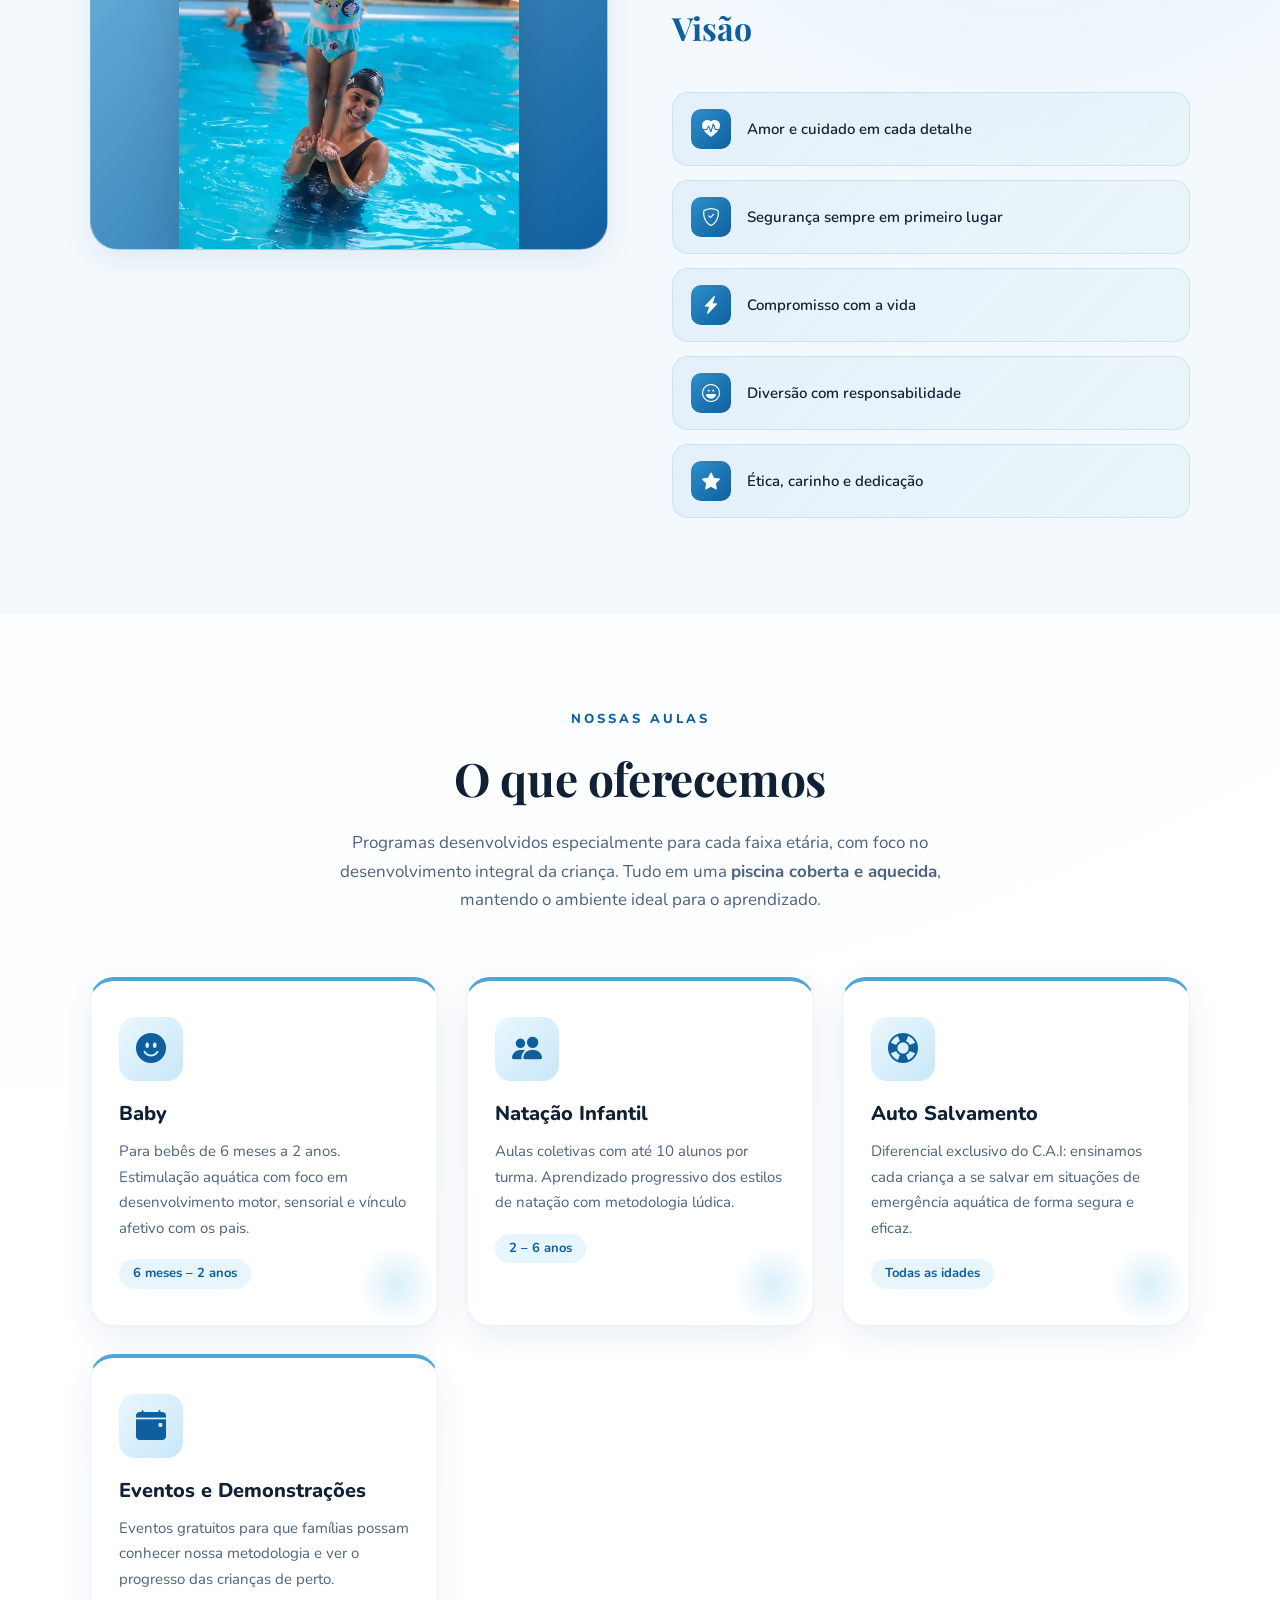
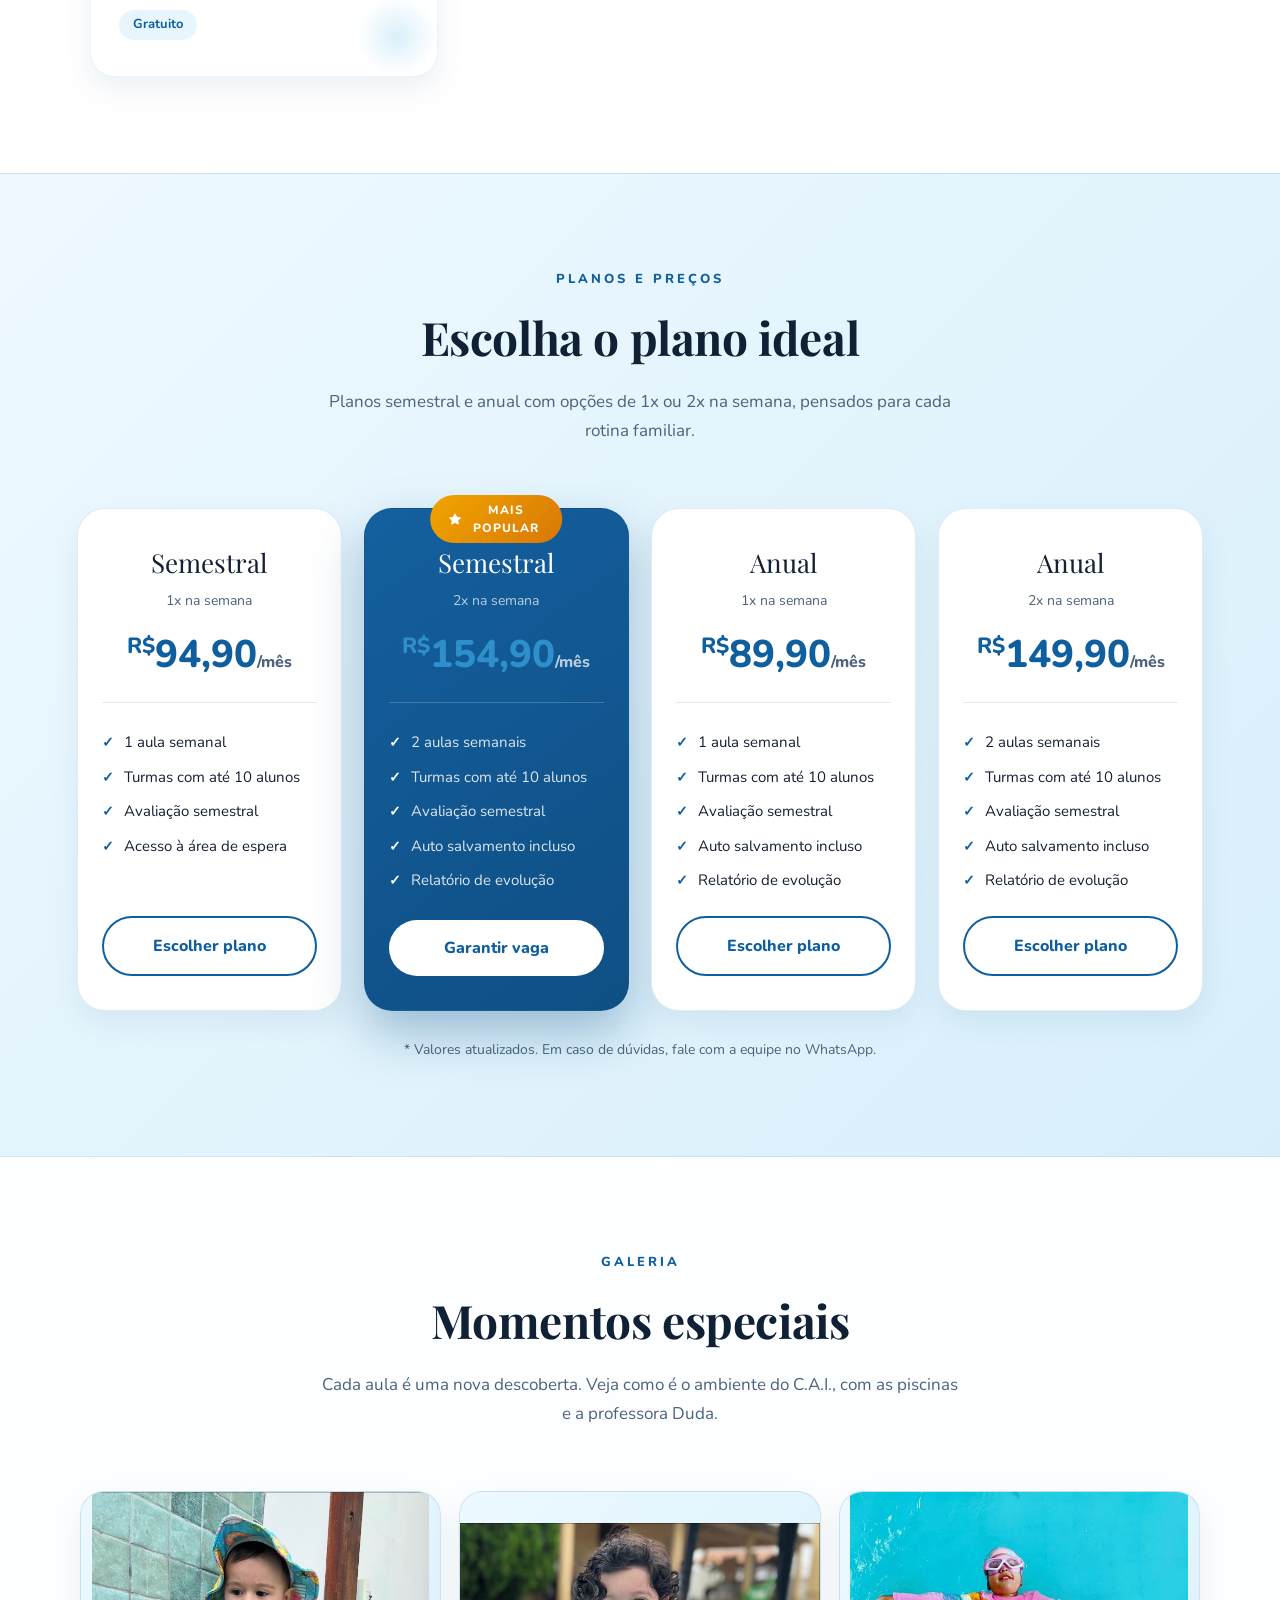
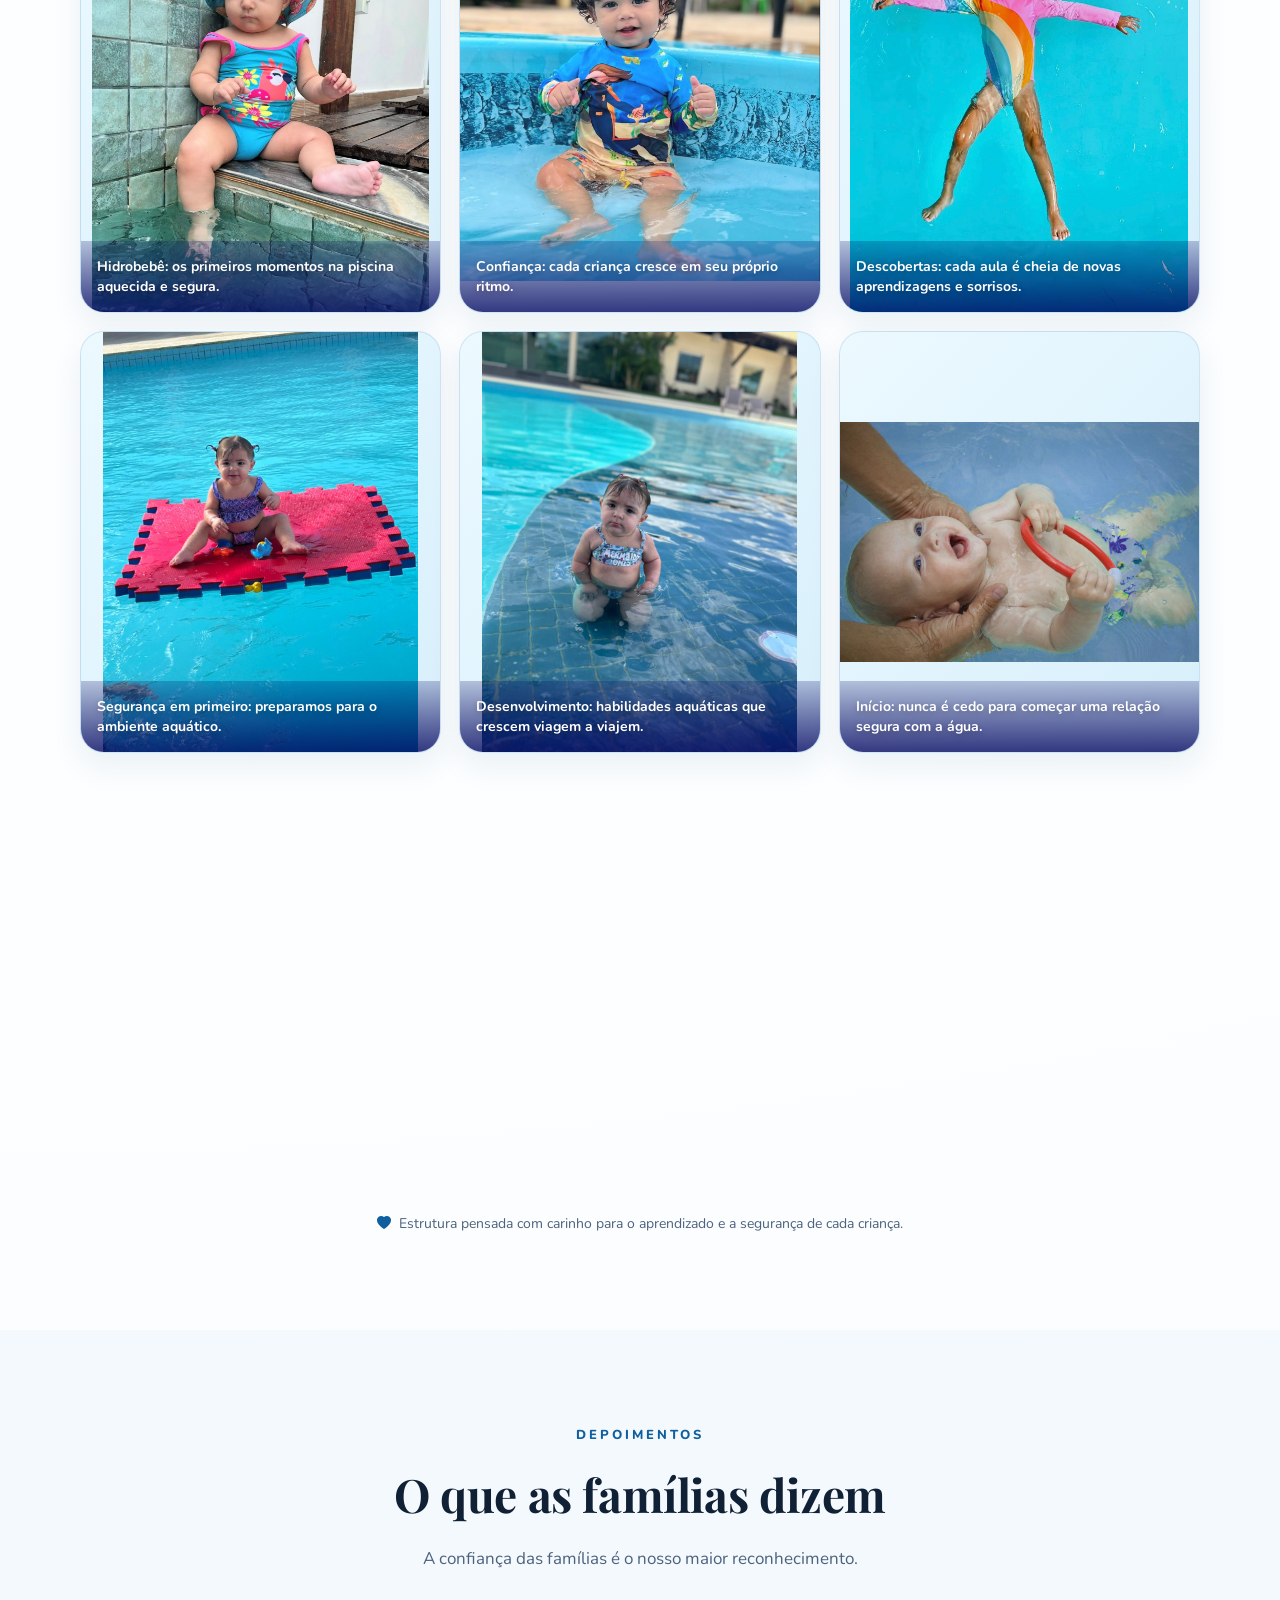
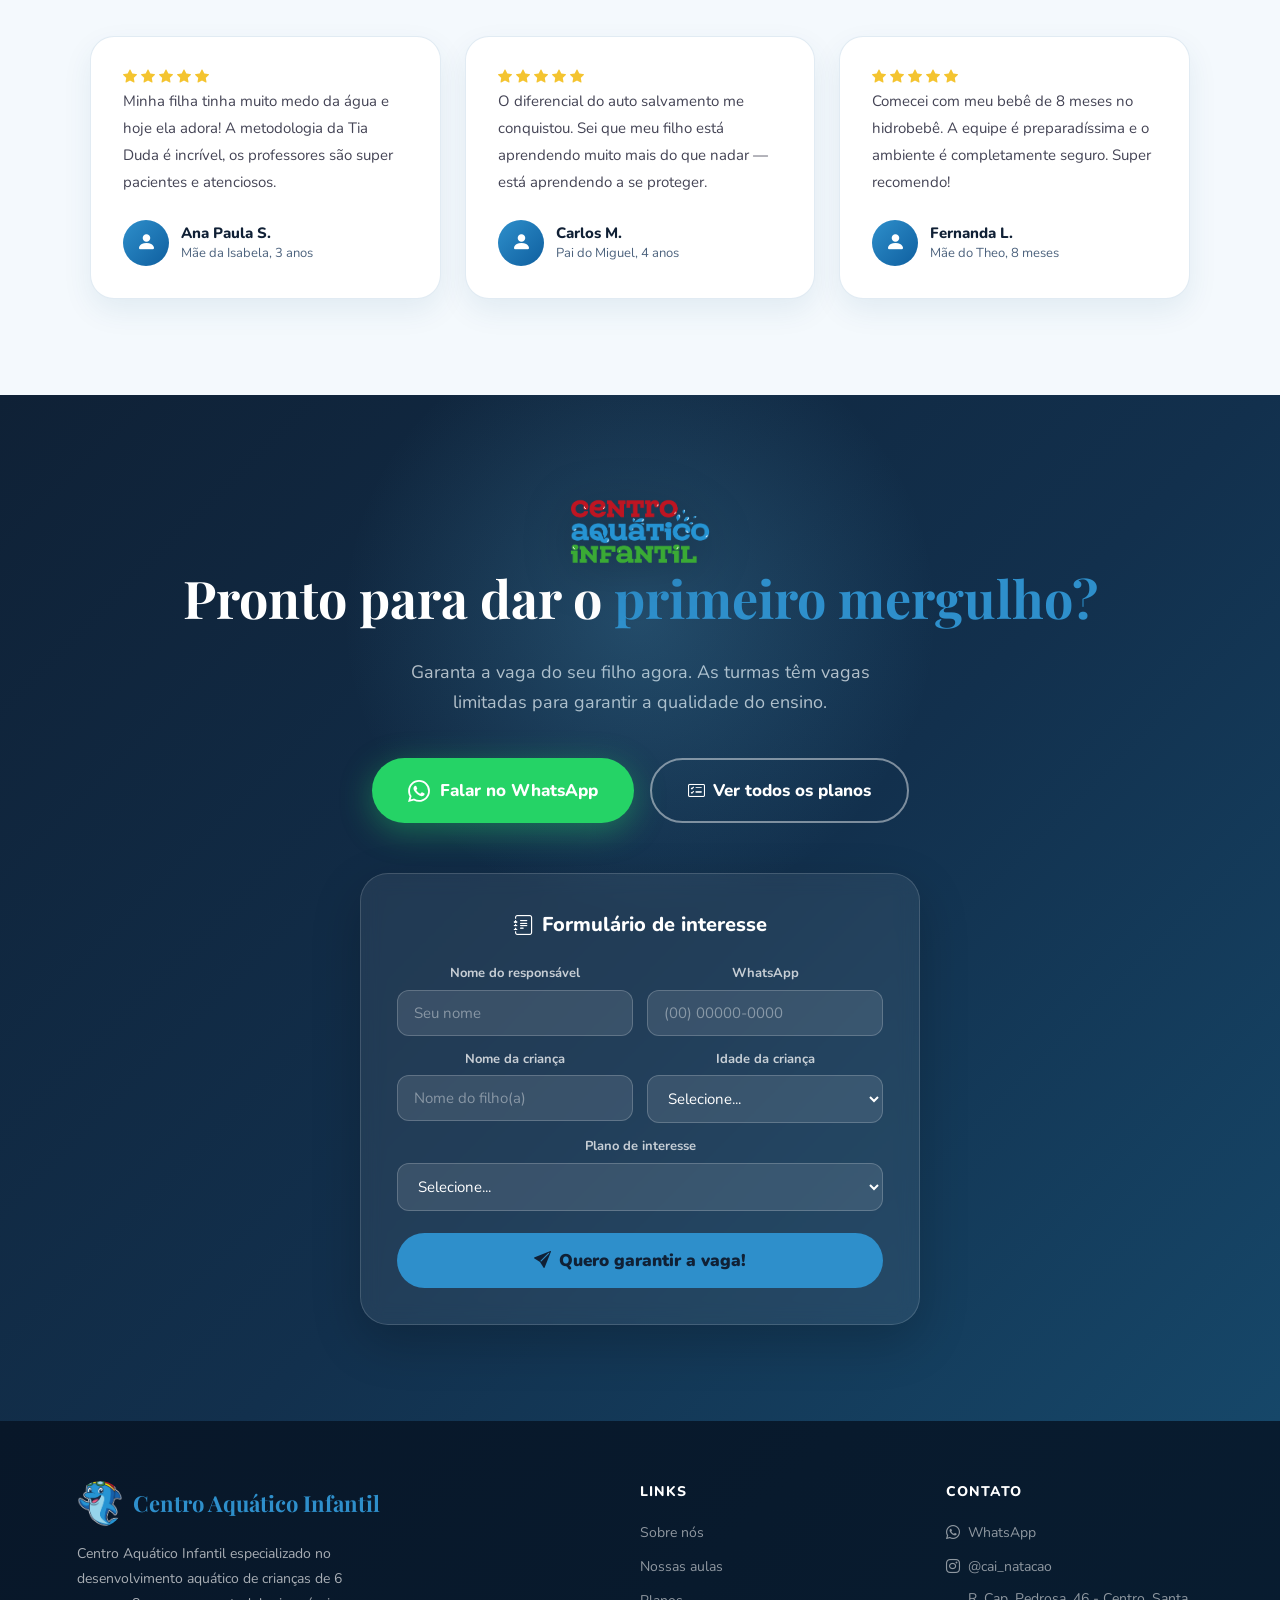
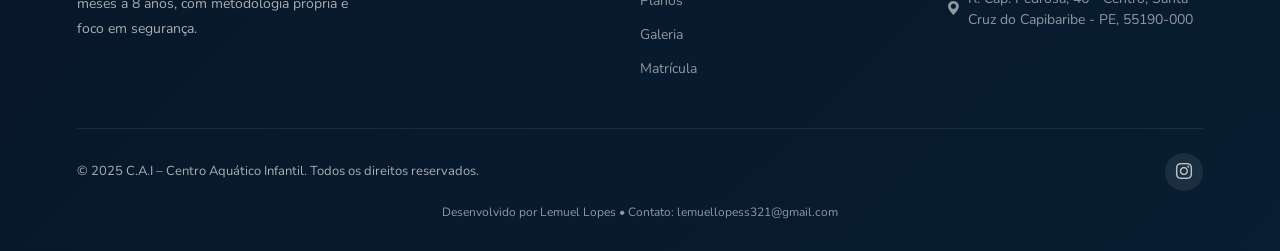
==== commit a8184b65: "chore: sync files and add new gallery images for production" ====
--- a/cai_site.html
+++ b/cai_site.html
@@ -64,7 +64,7 @@
   </div>
   <div class="hero-image">
     <div class="hero-visual-frame">
-      <img class="hero-mascot" src="assets/images/piscina principal.jpg" alt="Dolphin mascote">
+      <img class="hero-mascot" src="assets/images/piscina 5.jpeg" alt="Dolphin mascote">
       <div class="hero-float-card">
         <span class="icon"><i class="bi bi-shield-check"></i></span>
         <div>
@@ -88,7 +88,7 @@
 <section class="about" id="sobre">
   <div class="about-grid">
     <div class="about-visual">
-      <img src="assets/images/piscina 8.jpg" alt="Centro Aquático Infantil Logo" style="width:85%; max-width:340px; object-fit:contain; filter:drop-shadow(0 8px 24px rgba(0,0,0,0.15));">
+      <img src="assets/images/piscina 4.jpeg" alt="Centro Aquático Infantil Logo" style="width:85%; max-width:340px; object-fit:contain; filter:drop-shadow(0 8px 24px rgba(0,0,0,0.15));">
 
     </div>
     <div class="about-text reveal">
@@ -160,7 +160,7 @@
 
 <!-- PLANS -->
 <section class="plans" id="planos">
-  <div class="section-label">Planos e Valores</div>
+  <div class="section-label">Planos e Preços</div>
   <h2 class="section-title">Escolha o plano ideal</h2>
   <p class="section-sub">Planos semestral e anual com opções de 1x ou 2x na semana, pensados para cada rotina familiar.</p>
   <div class="plans-grid">
@@ -248,7 +248,7 @@
     </div>
     <div class="gallery-item reveal">
       <img class="gallery-photo" src="assets/images/piscina 9.jpg" alt="Crianças praticando natação">
-      <div class="gallery-overlay"><p>Desenvolvimento: habilidades aquáticas que crescem viagem a viagem.</p></div>
+      <div class="gallery-overlay"><p>Desenvolvimento: habilidades aquáticas que crescem viagem a viajem.</p></div>
     </div>
     <div class="gallery-item reveal">
       <img class="gallery-photo" src="assets/images/bebê piscina.jpg" alt="Bebê em aula Hidrobebê">
@@ -296,7 +296,7 @@
     </div>
     <div class="testimonial-card reveal">
       <div class="stars" aria-label="5 de 5 estrelas"><i class="bi bi-star-fill"></i><i class="bi bi-star-fill"></i><i class="bi bi-star-fill"></i><i class="bi bi-star-fill"></i><i class="bi bi-star-fill"></i></div>
-      <p class="testimonial-text">Comecei com meu bebê de 8 meses. A equipe é preparadíssima e o ambiente é completamente seguro. Super recomendo!</p>
+      <p class="testimonial-text">Comecei com meu bebê de 8 meses no hidrobebê. A equipe é preparadíssima e o ambiente é completamente seguro. Super recomendo!</p>
       <div class="testimonial-author">
         <div class="author-avatar"><i class="bi bi-person-fill"></i></div>
         <div>
--- a/styles.css
+++ b/styles.css
@@ -561,10 +561,6 @@
     transform: translateY(-4px);
     box-shadow: var(--shadow-strong);
   }
-  .testimonial-card::before {
-    content: '"'; font-family: 'Playfair Display', serif; font-size: 80px;
-    color: var(--foam); position: absolute; top: 10px; left: 20px; line-height: 1;
-  }
   .testimonial-text { font-size: 15px; color: #445; line-height: 1.8; margin-bottom: 24px; position: relative; z-index: 1; }
   .testimonial-author { display: flex; align-items: center; gap: 12px; }
   .author-avatar {
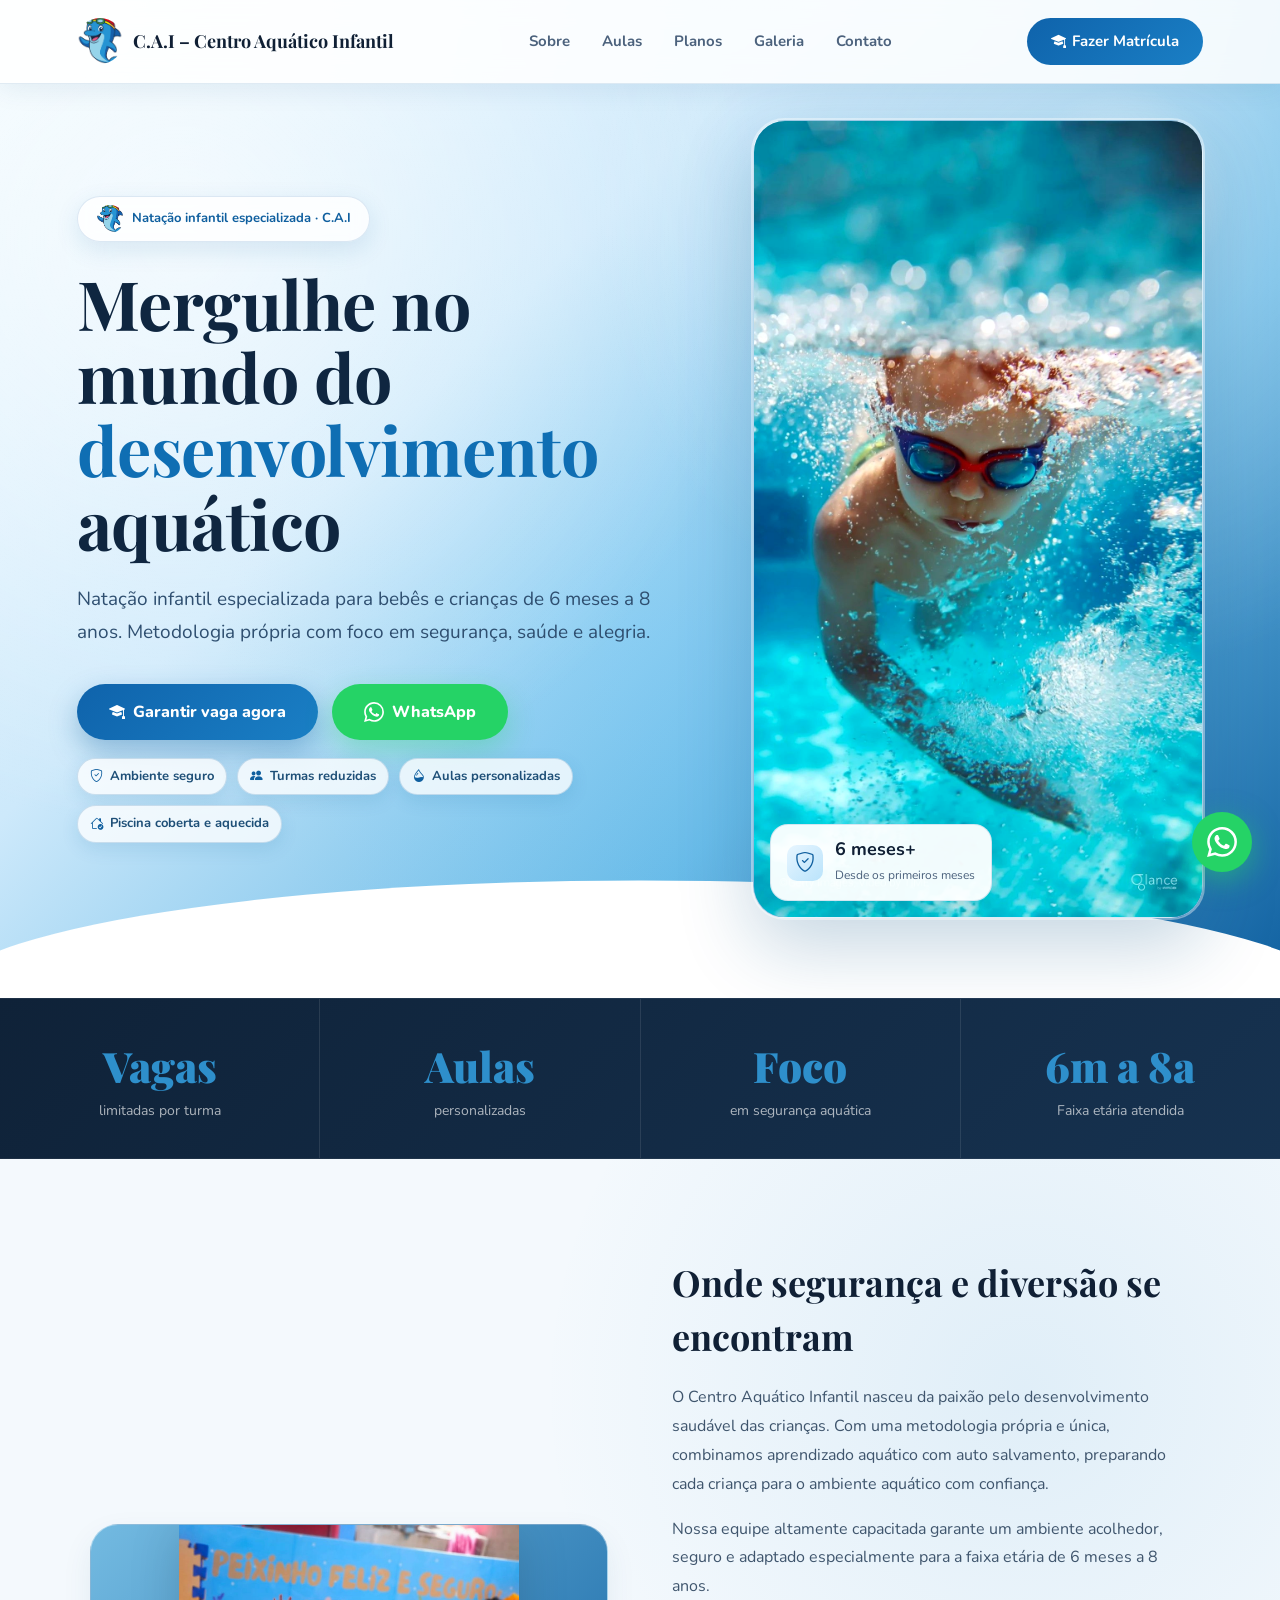
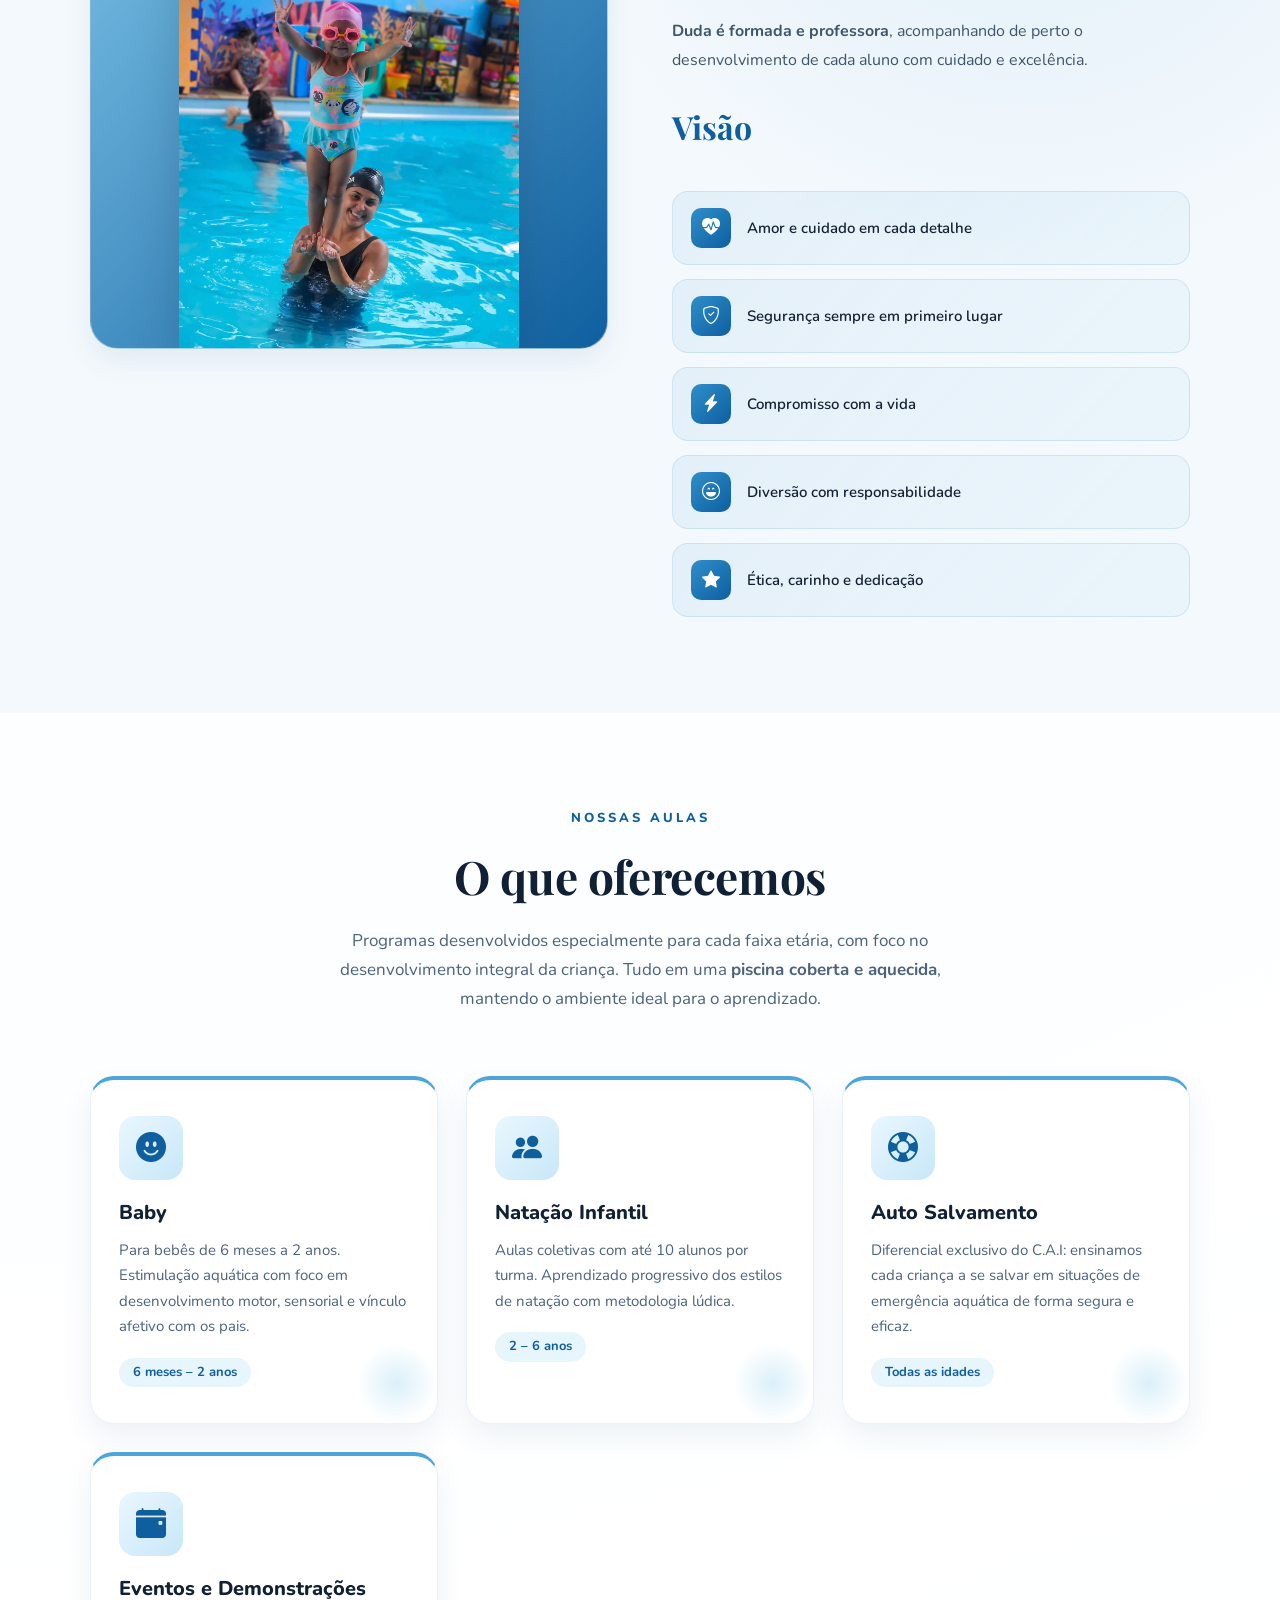
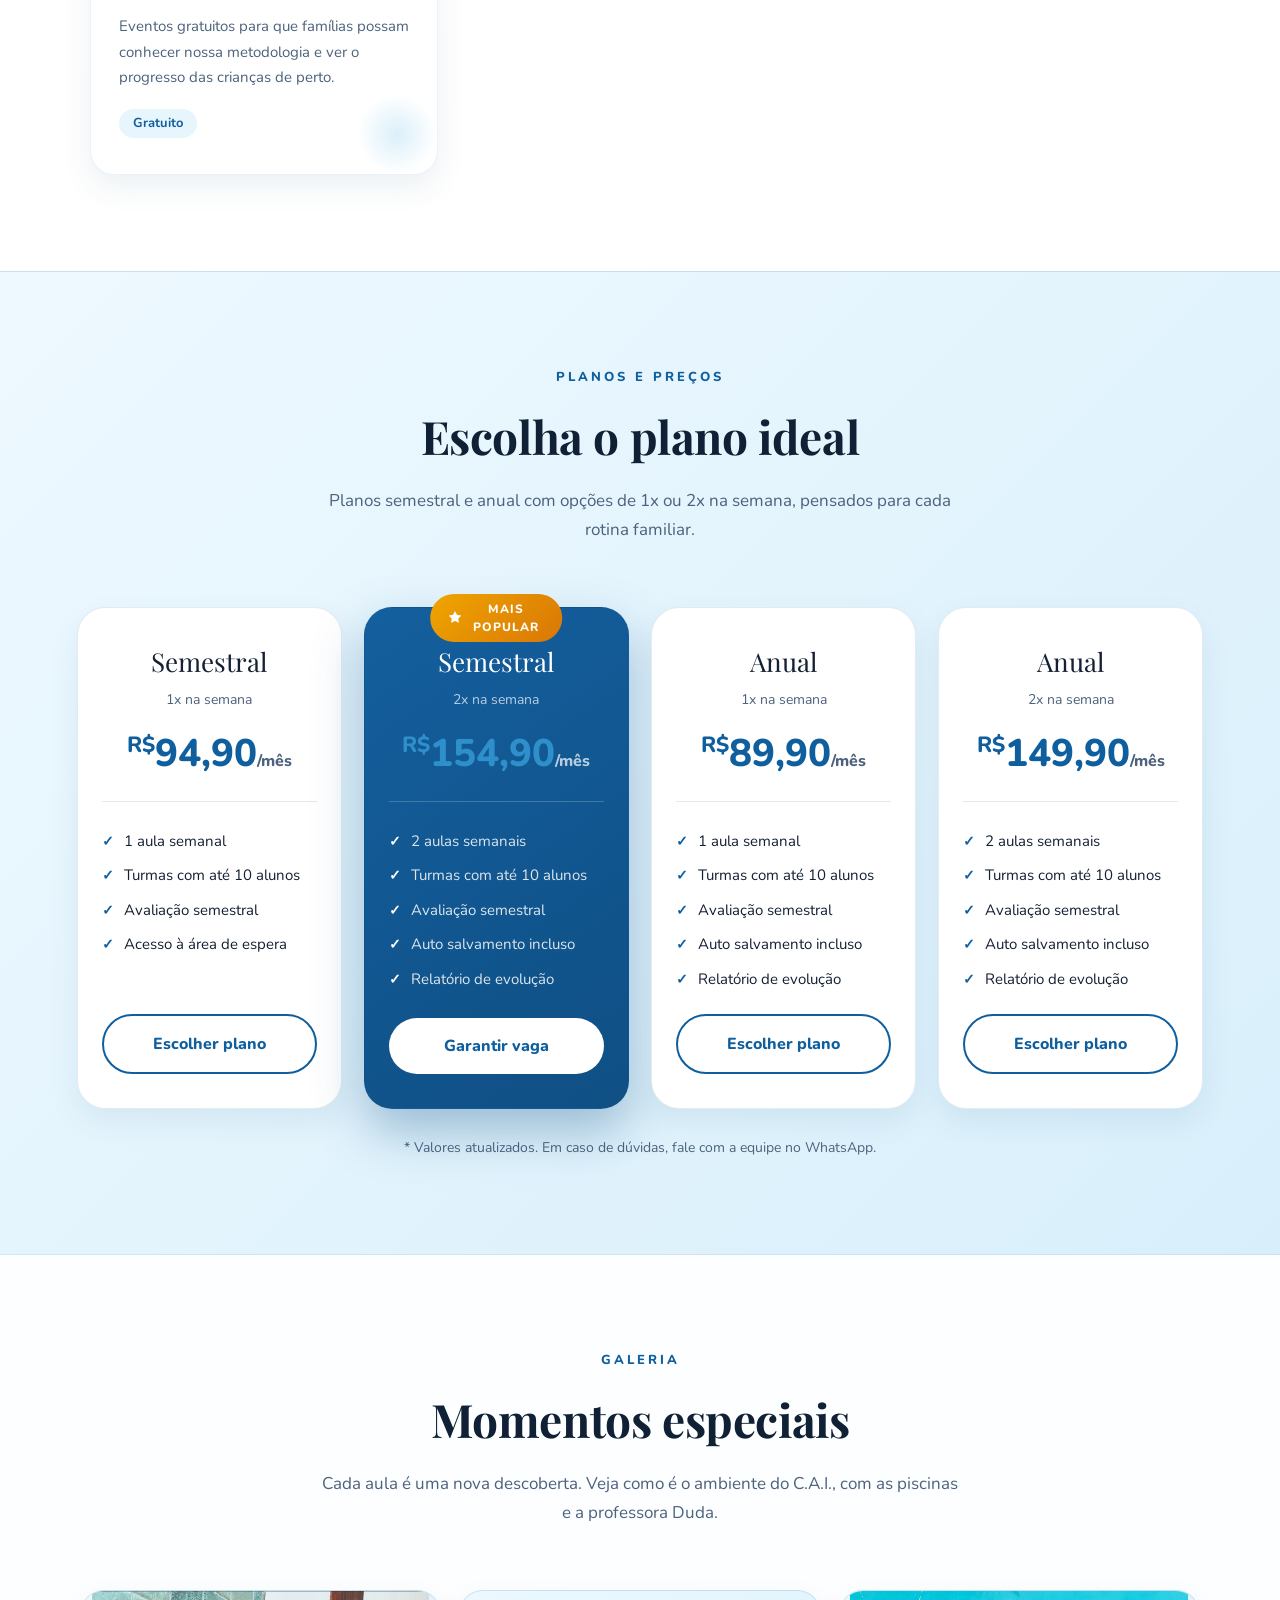
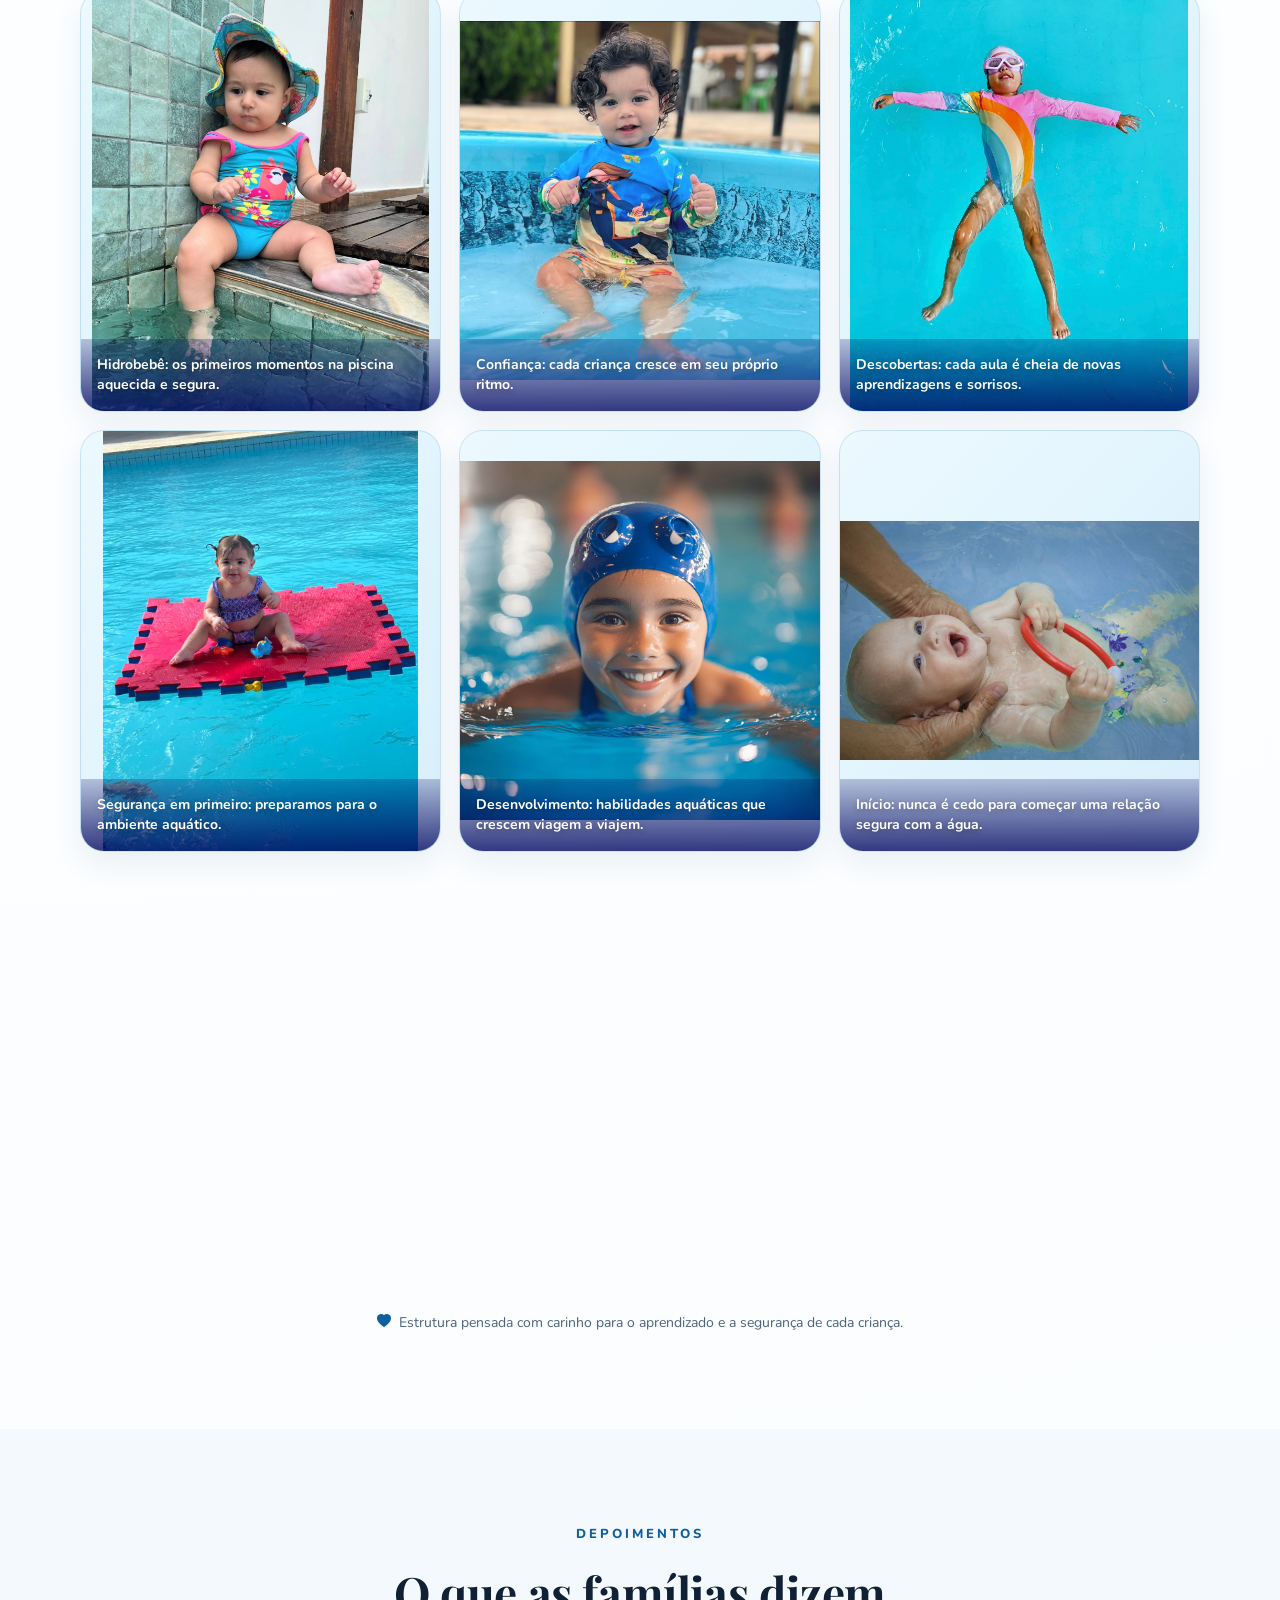
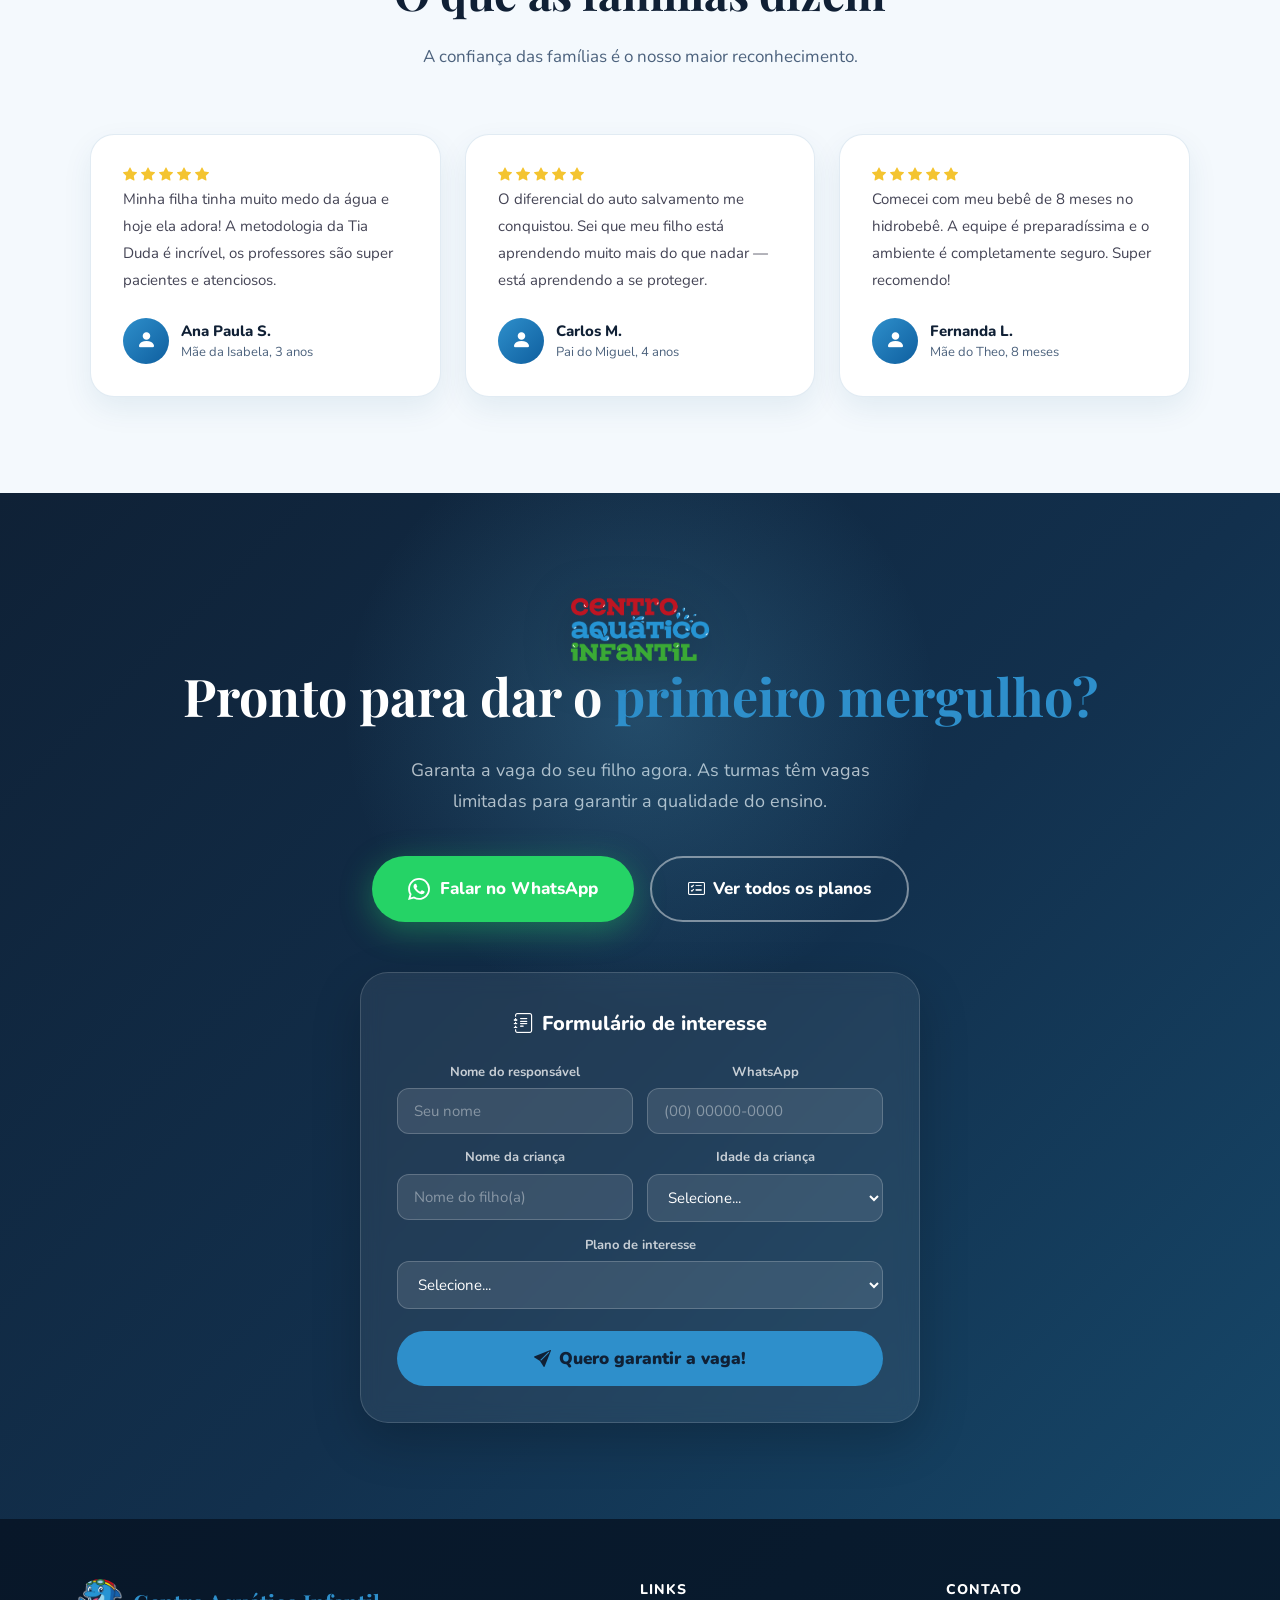
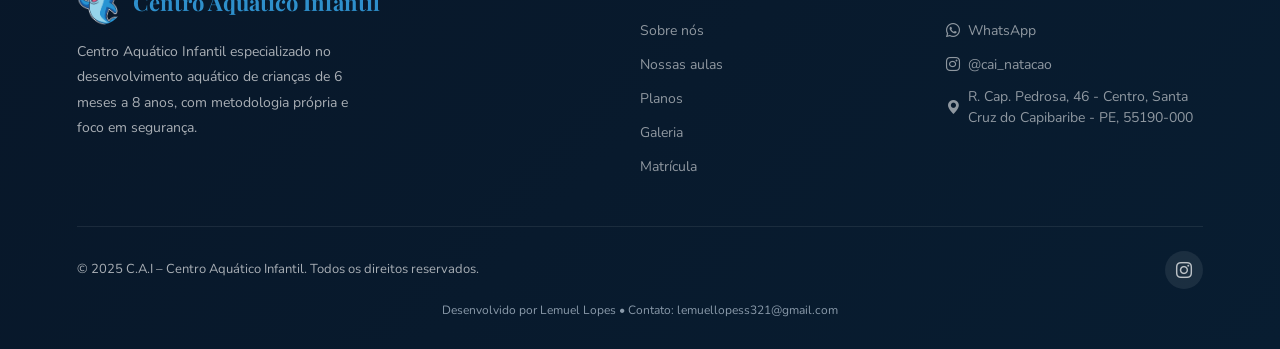
==== commit f53a2f70: "chore: update files as required" ====
--- a/cai_site.html
+++ b/cai_site.html
@@ -64,7 +64,7 @@
   </div>
   <div class="hero-image">
     <div class="hero-visual-frame">
-      <img class="hero-mascot" src="assets/images/piscina 5.jpeg" alt="Dolphin mascote">
+      <img class="hero-mascot" src="assets/images/piscina principal.jpg" alt="Dolphin mascote">
       <div class="hero-float-card">
         <span class="icon"><i class="bi bi-shield-check"></i></span>
         <div>
@@ -247,7 +247,7 @@
       <div class="gallery-overlay"><p>Segurança em primeiro: preparamos para o ambiente aquático.</p></div>
     </div>
     <div class="gallery-item reveal">
-      <img class="gallery-photo" src="assets/images/piscina 9.jpg" alt="Crianças praticando natação">
+      <img class="gallery-photo" src="assets/images/piscina 10.jpg" alt="Crianças praticando natação">
       <div class="gallery-overlay"><p>Desenvolvimento: habilidades aquáticas que crescem viagem a viajem.</p></div>
     </div>
     <div class="gallery-item reveal">
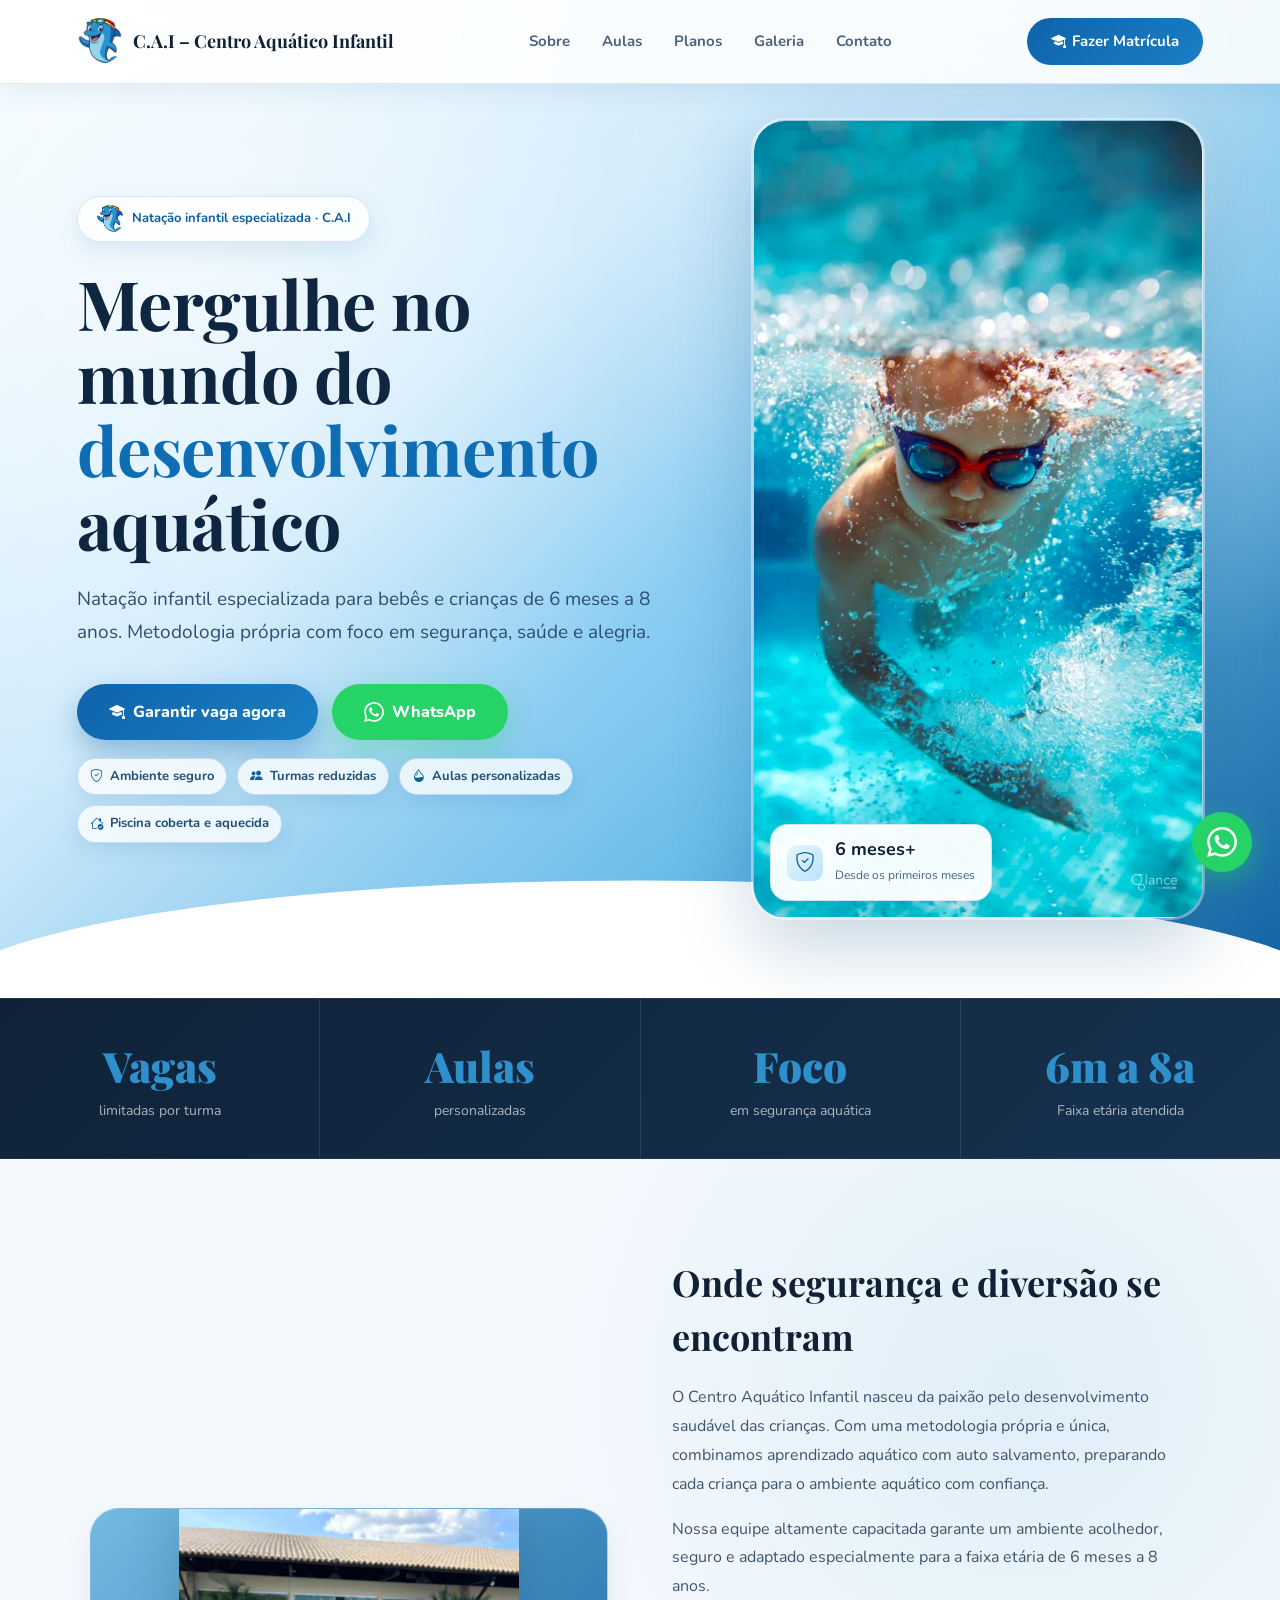
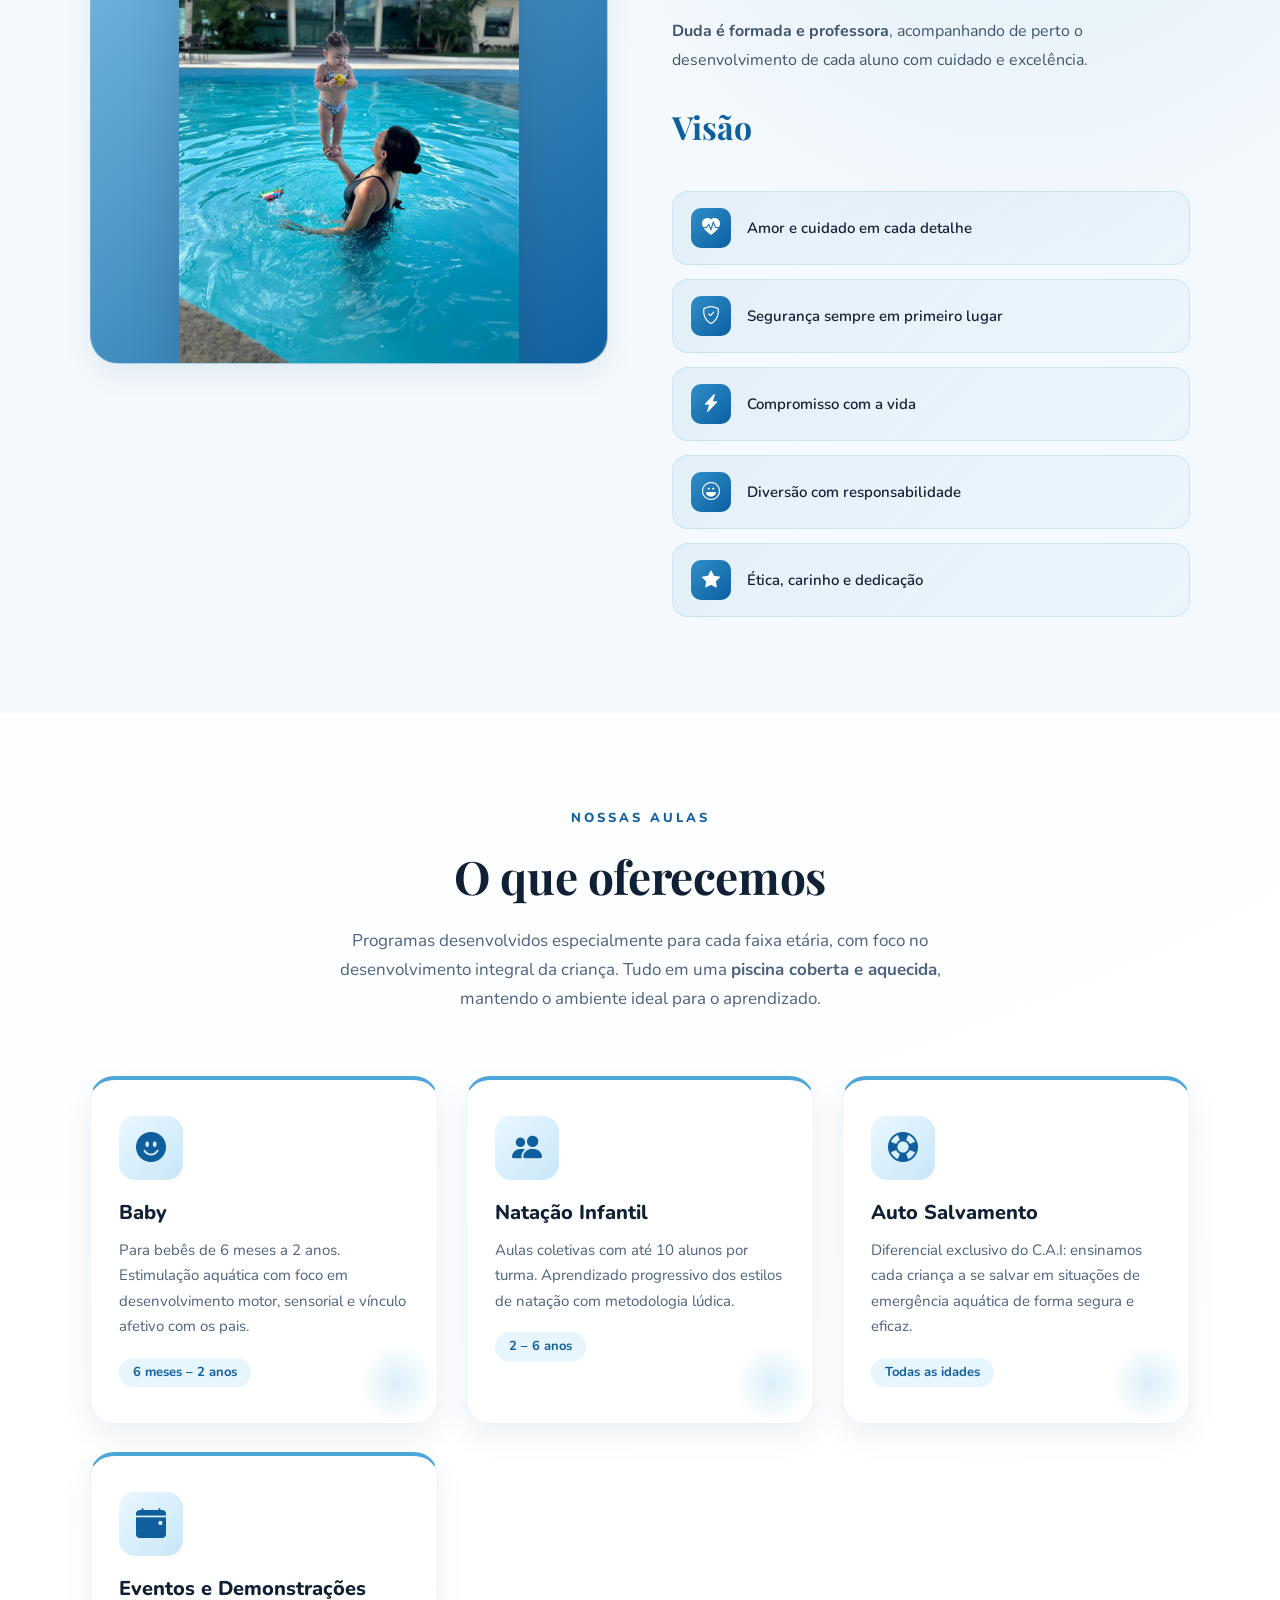
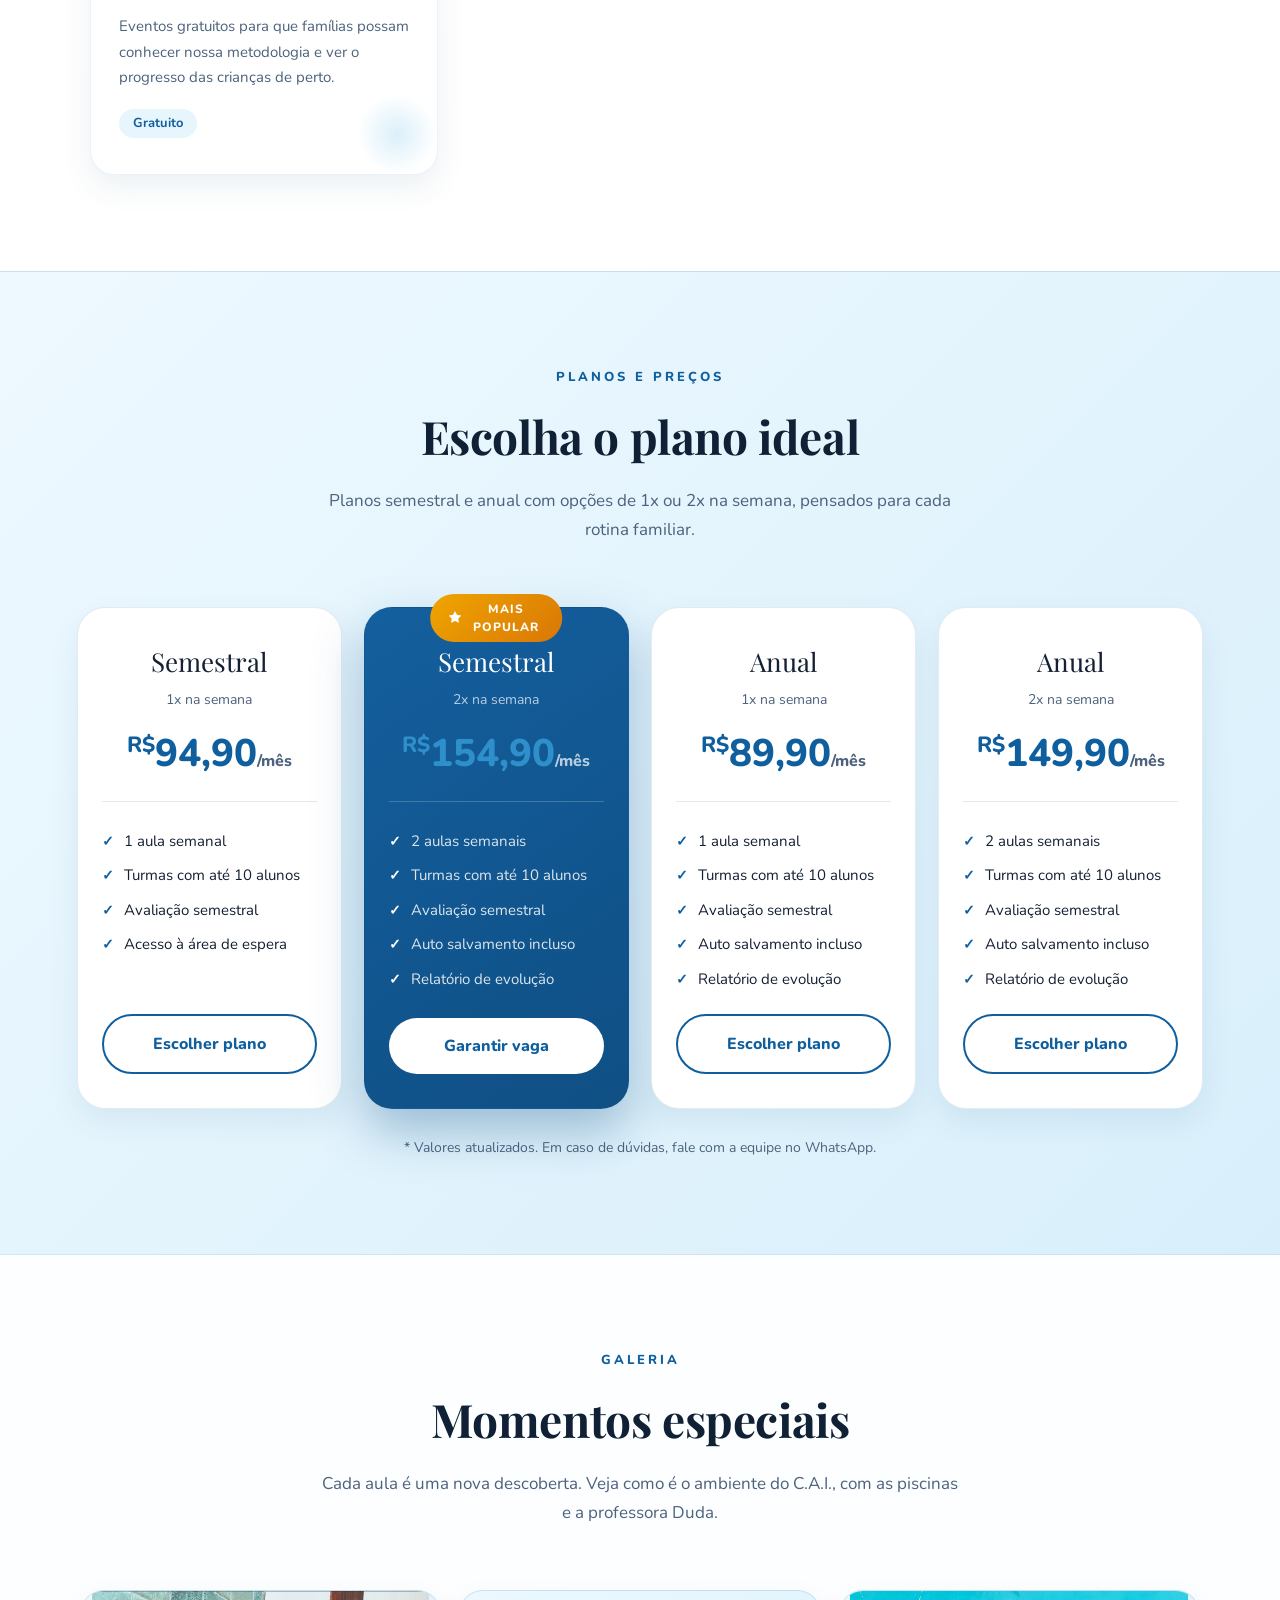
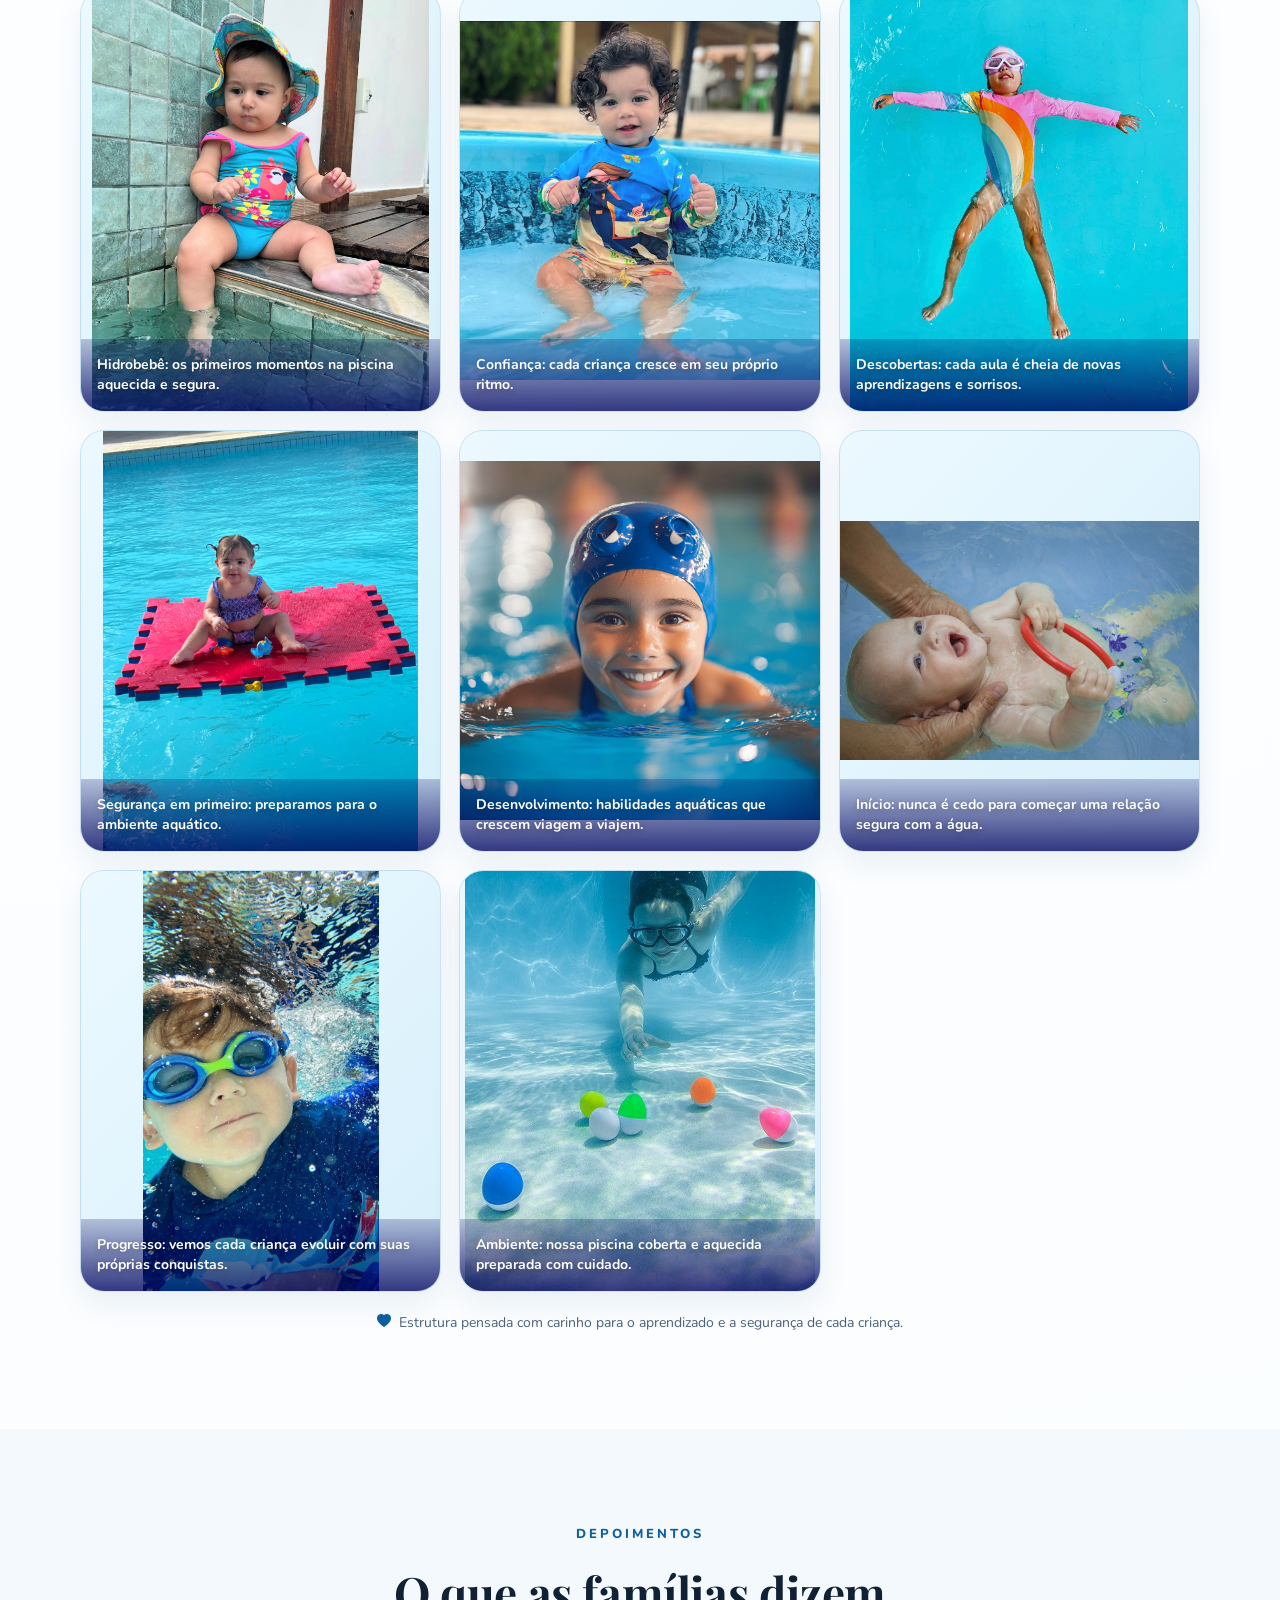
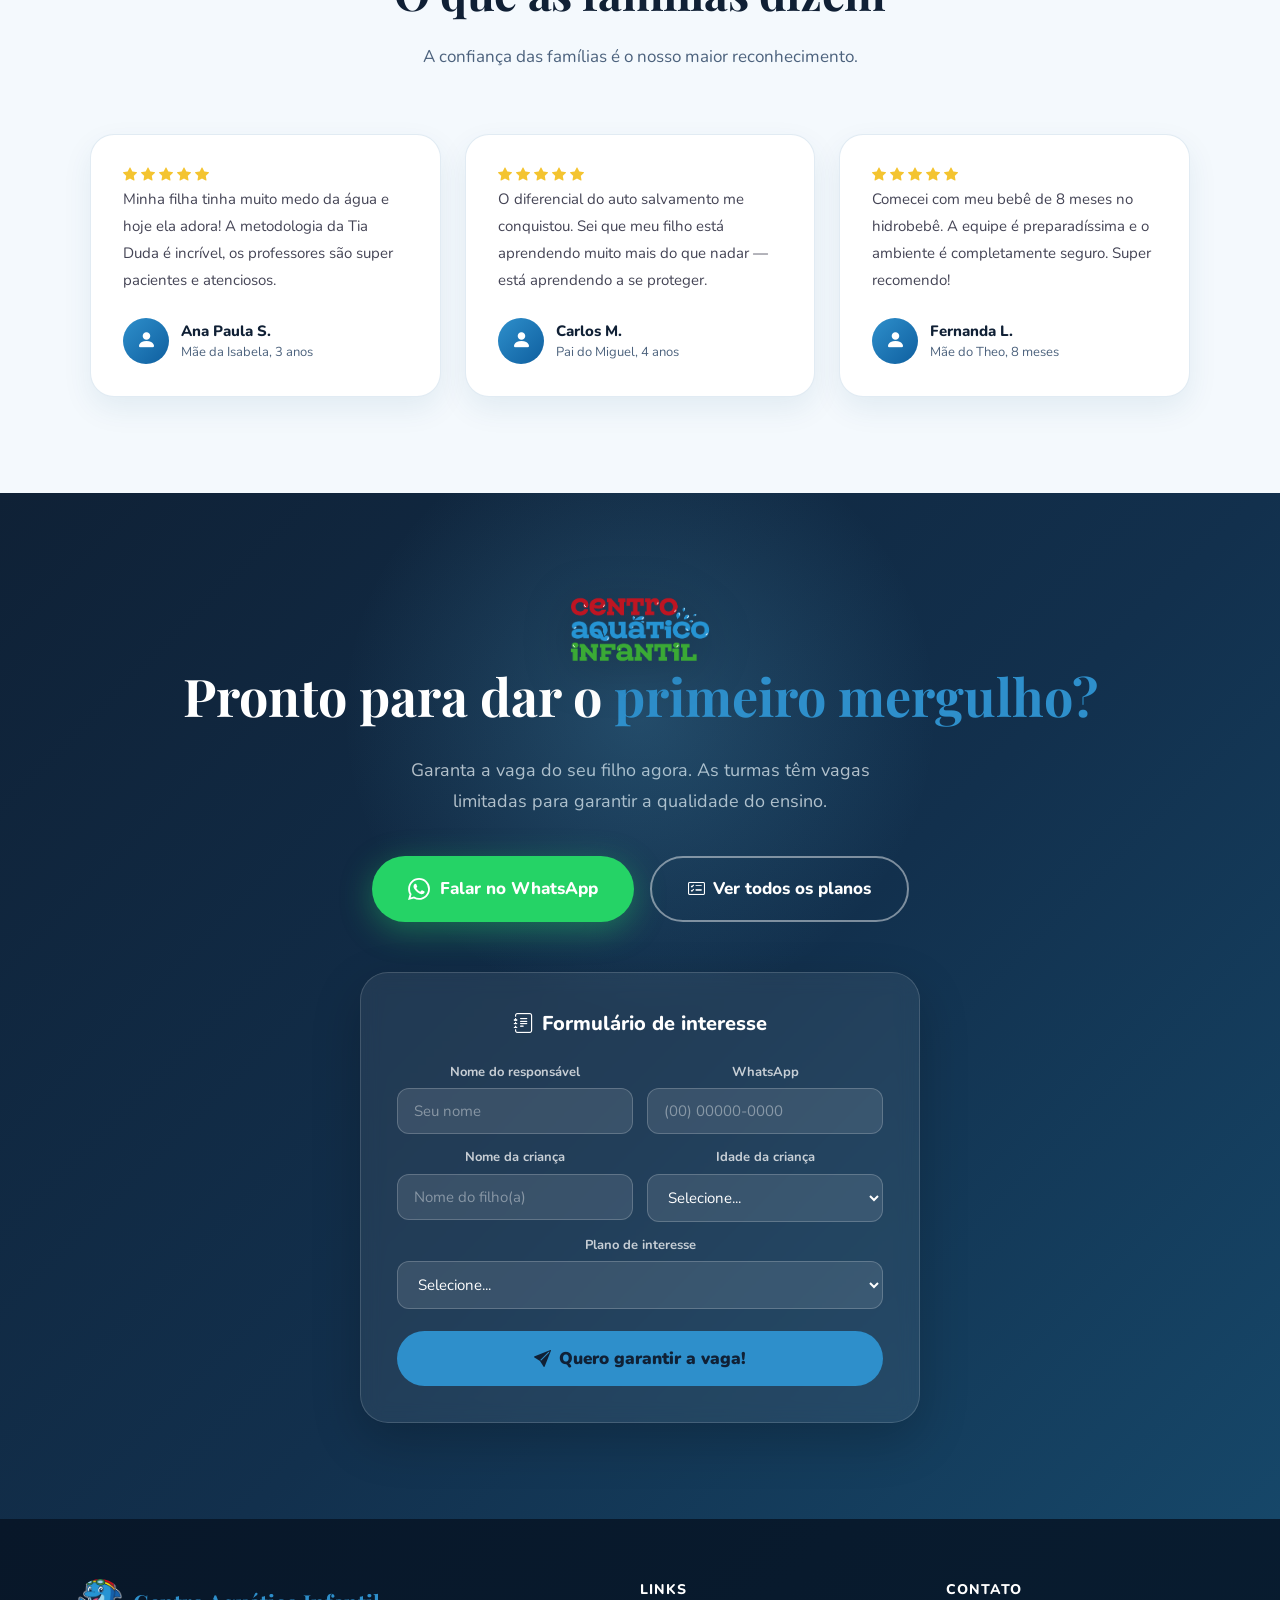
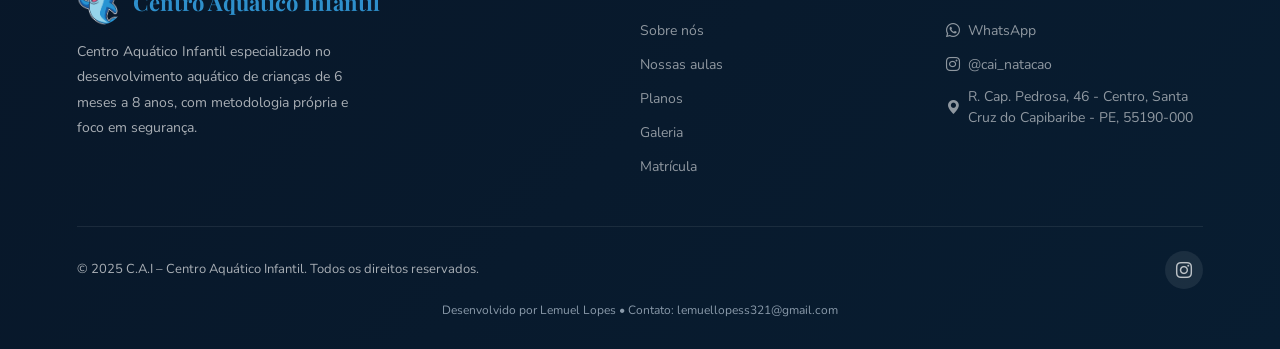
==== commit dcdd7173: "fix: update about section image from piscina 4 to piscina 8" ====
--- a/cai_site.html
+++ b/cai_site.html
@@ -88,7 +88,7 @@
 <section class="about" id="sobre">
   <div class="about-grid">
     <div class="about-visual">
-      <img src="assets/images/piscina 4.jpeg" alt="Centro Aquático Infantil Logo" style="width:85%; max-width:340px; object-fit:contain; filter:drop-shadow(0 8px 24px rgba(0,0,0,0.15));">
+      <img src="assets/images/piscina 8.jpg" alt="Centro Aquático Infantil Logo" style="width:85%; max-width:340px; object-fit:contain; filter:drop-shadow(0 8px 24px rgba(0,0,0,0.15));">
 
     </div>
     <div class="about-text reveal">
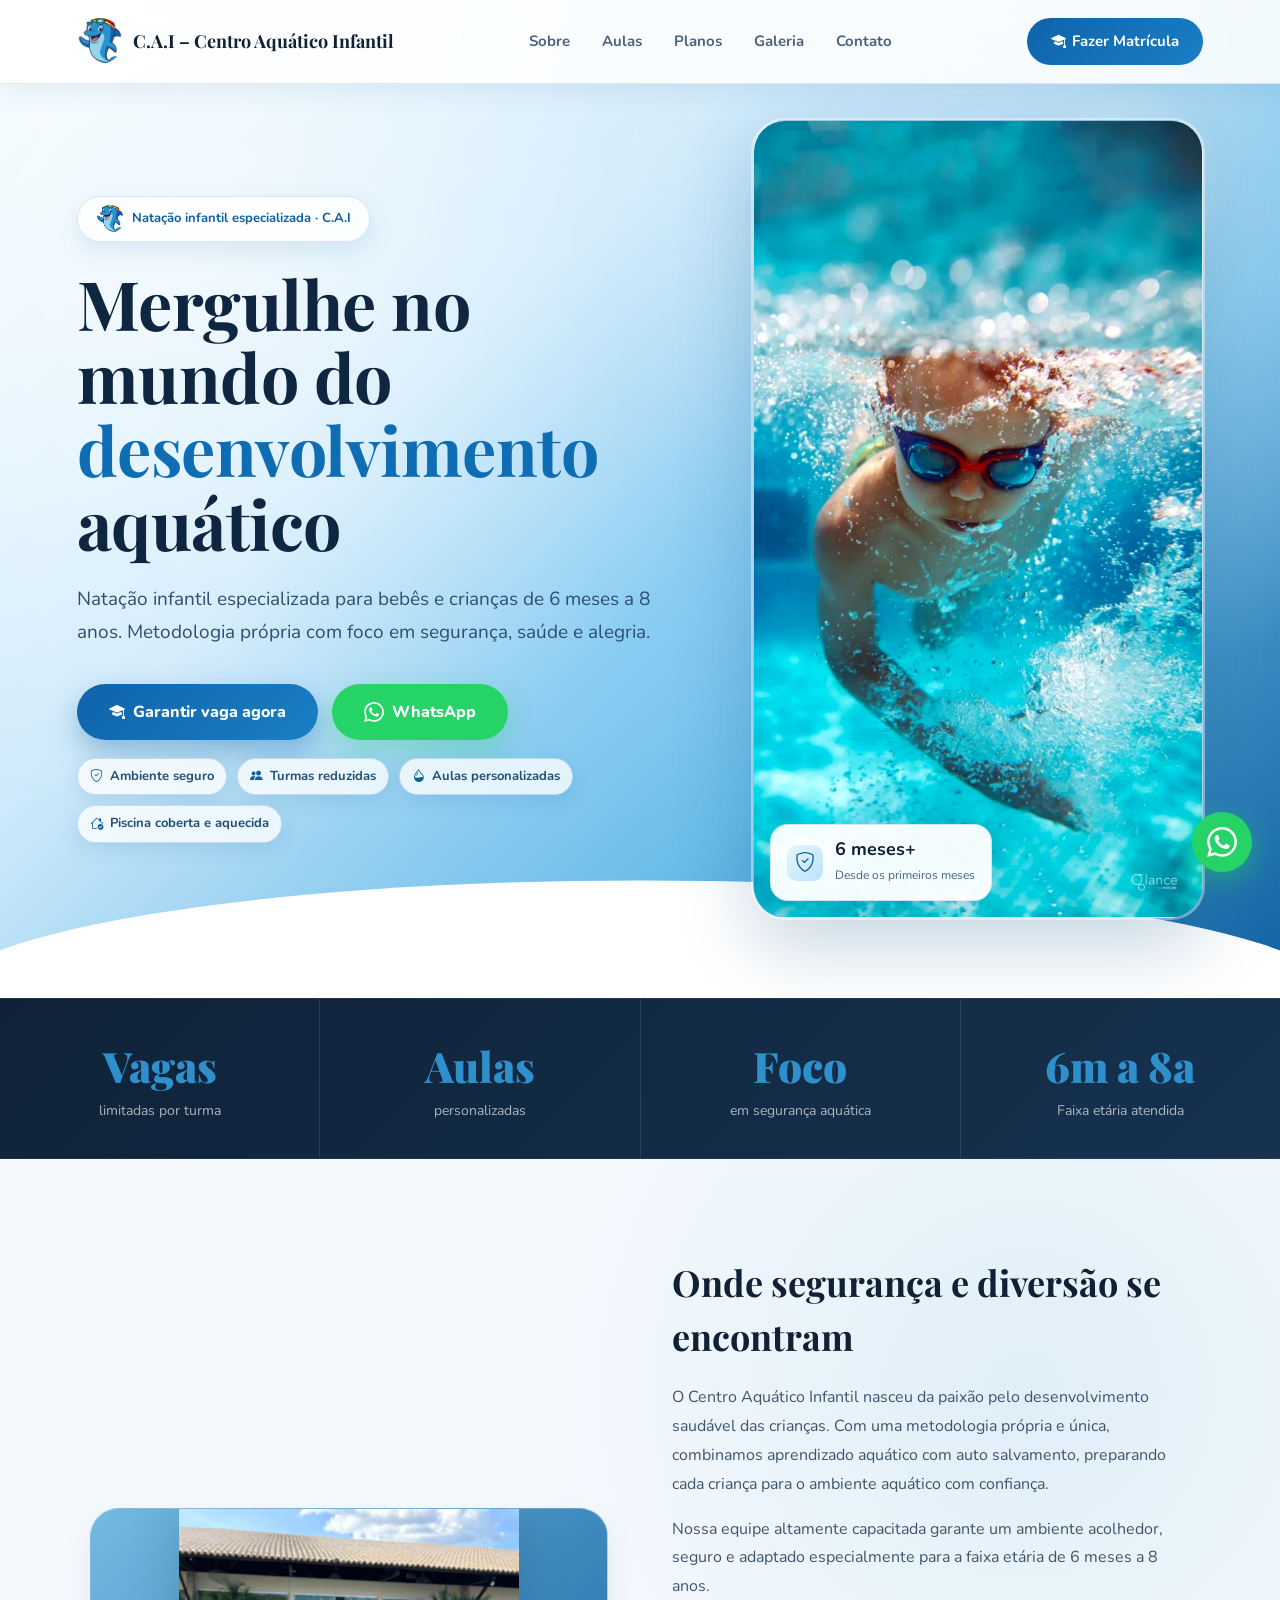
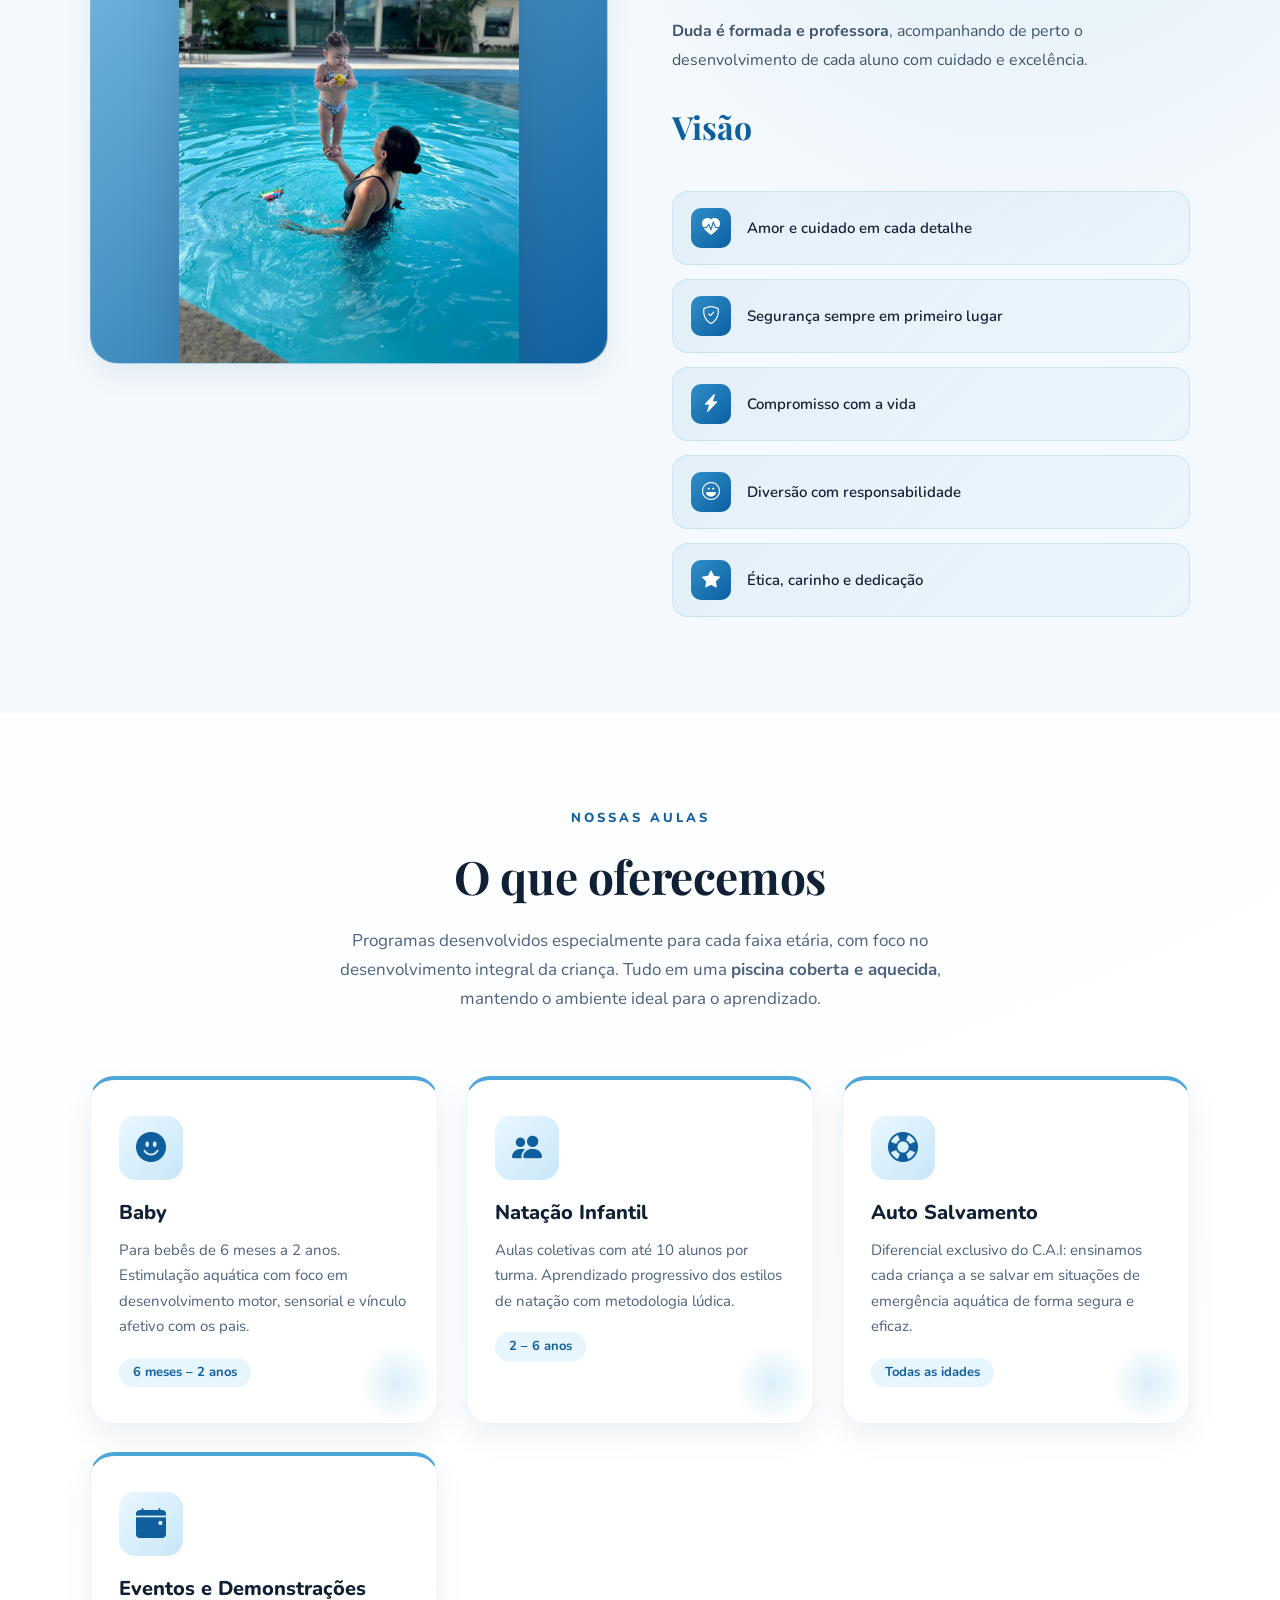
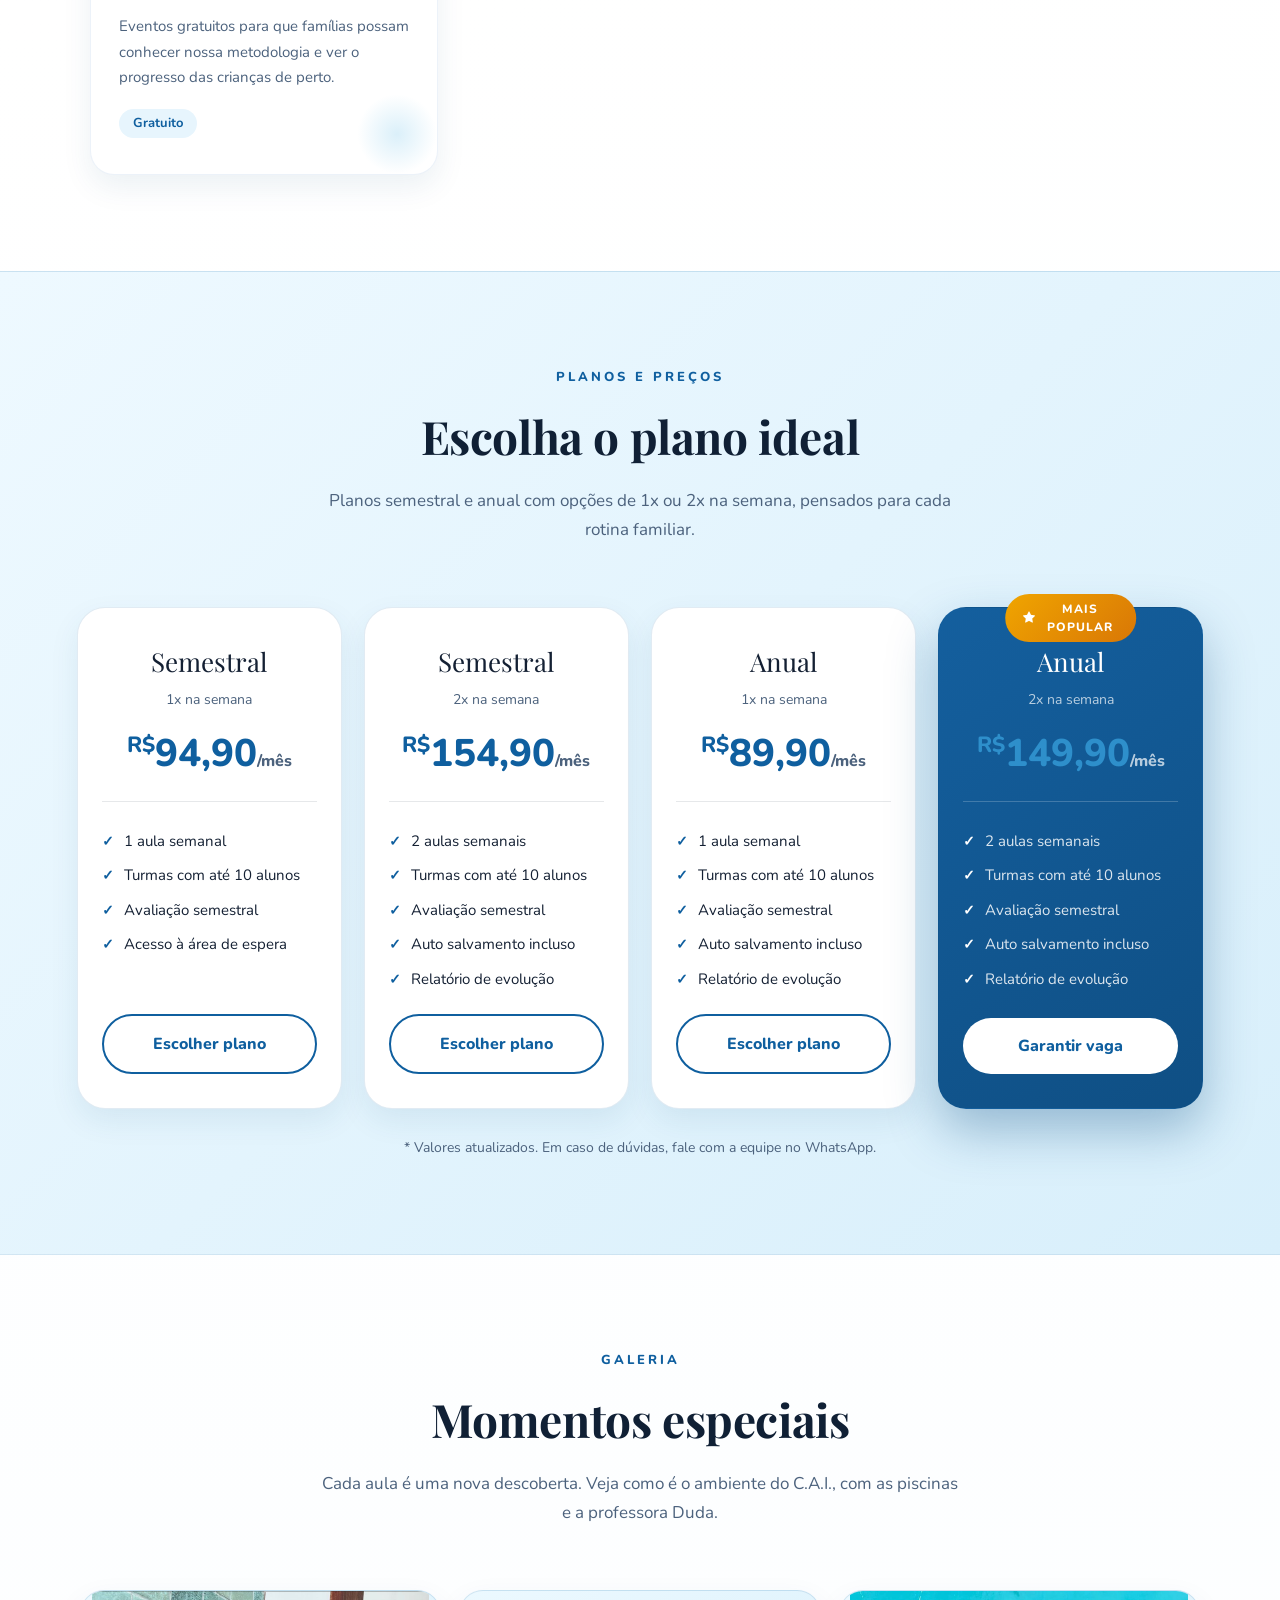
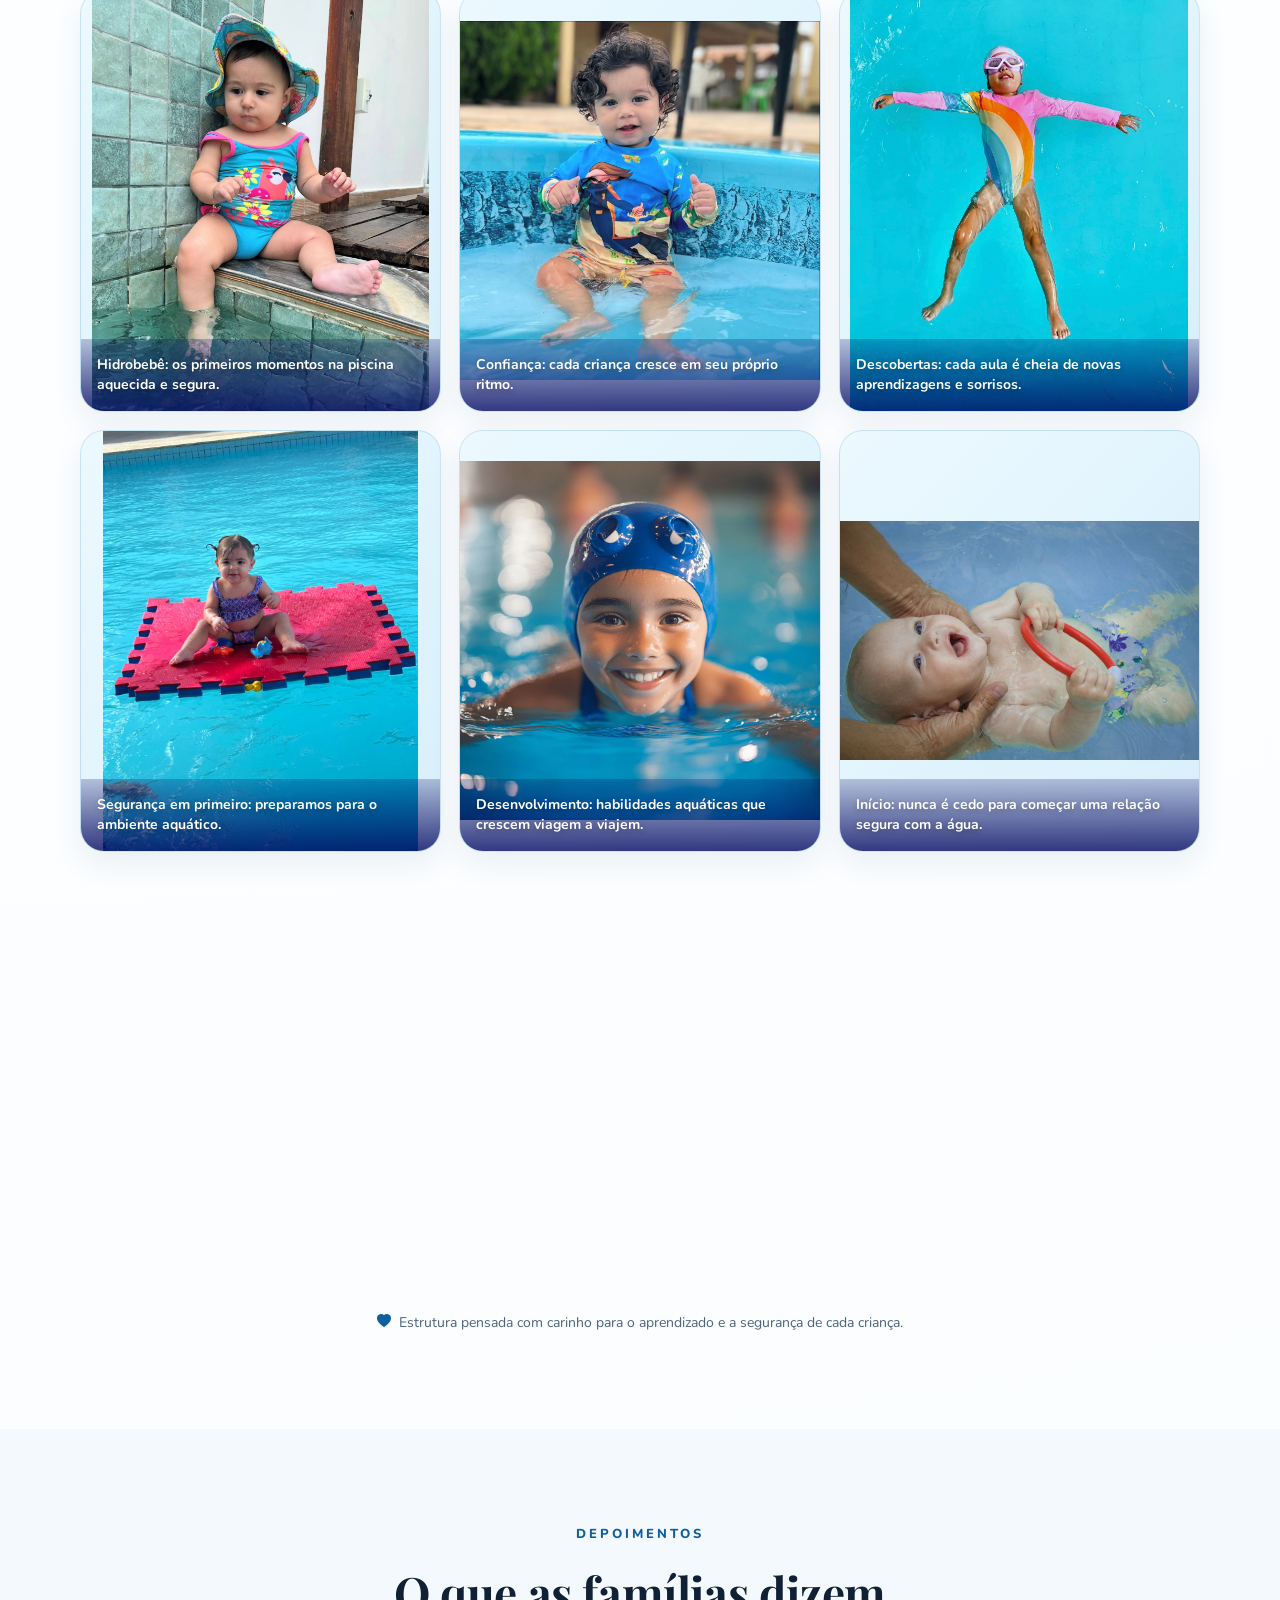
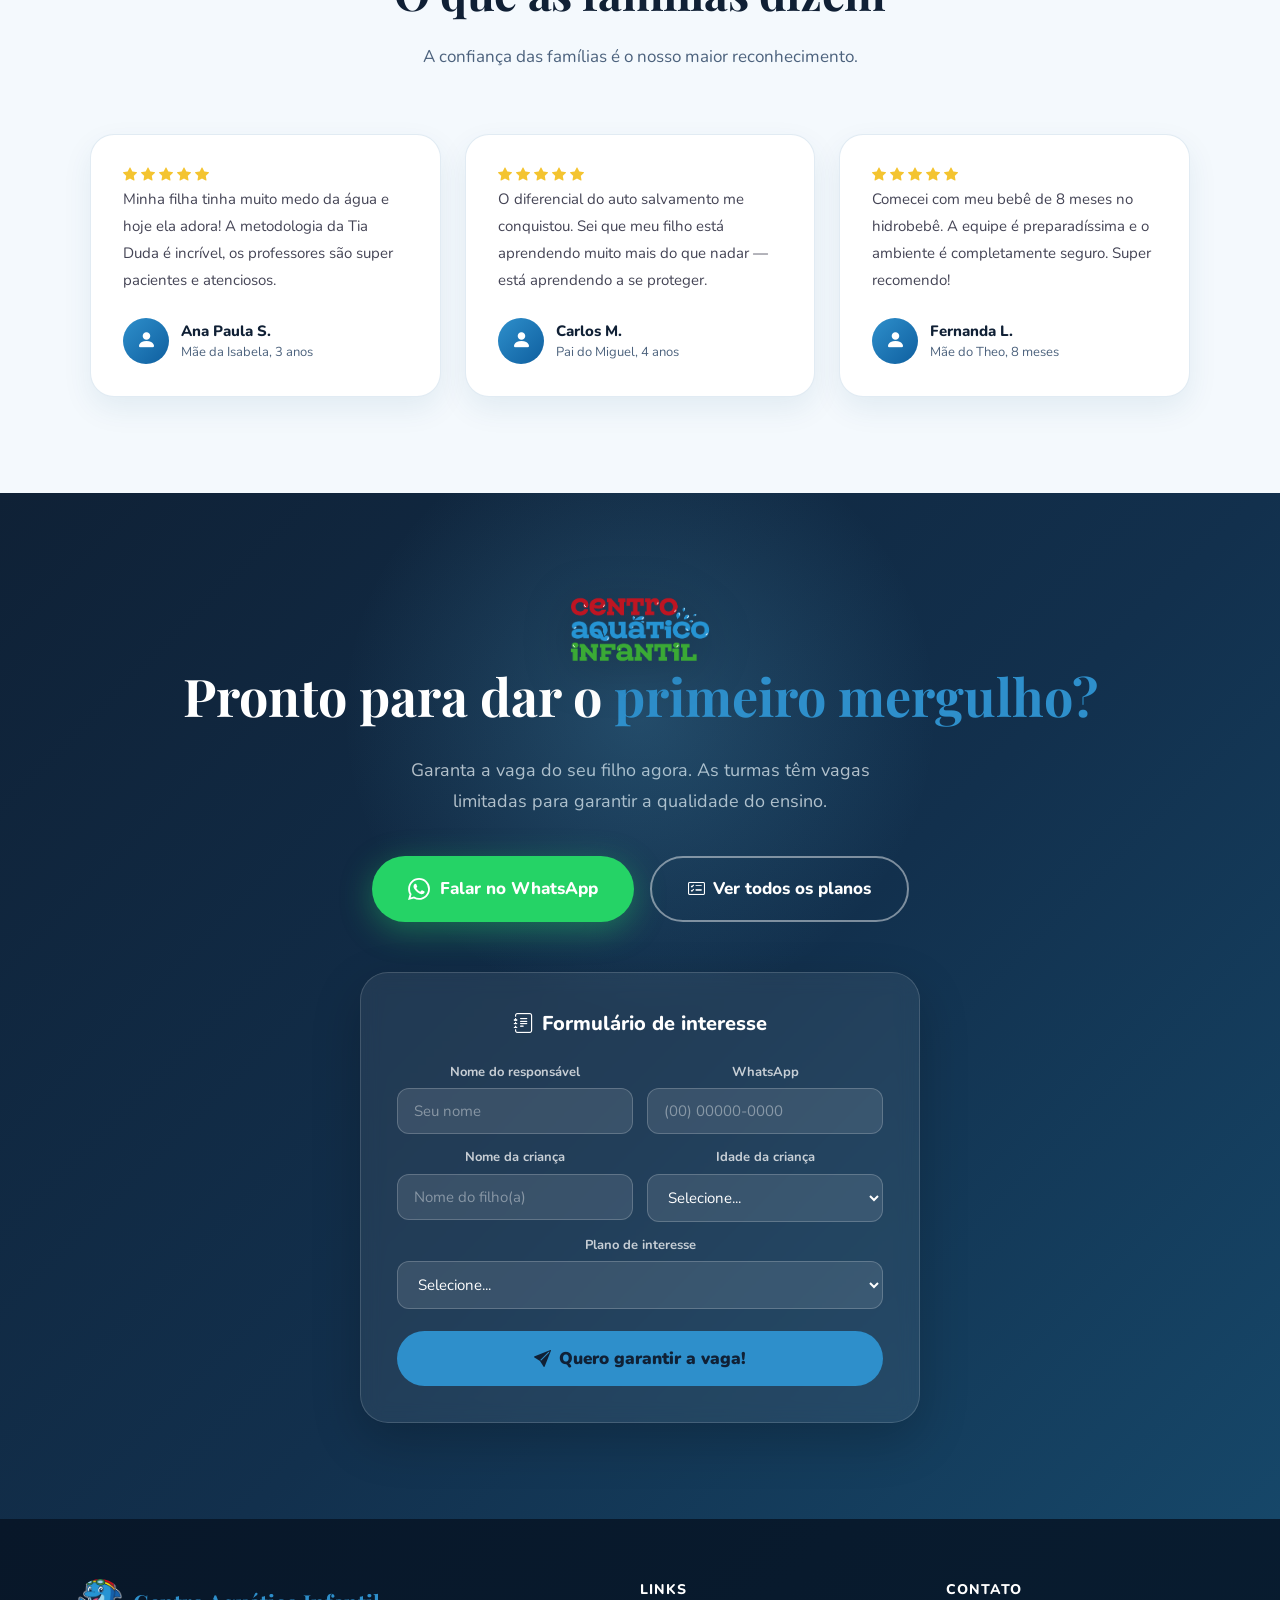
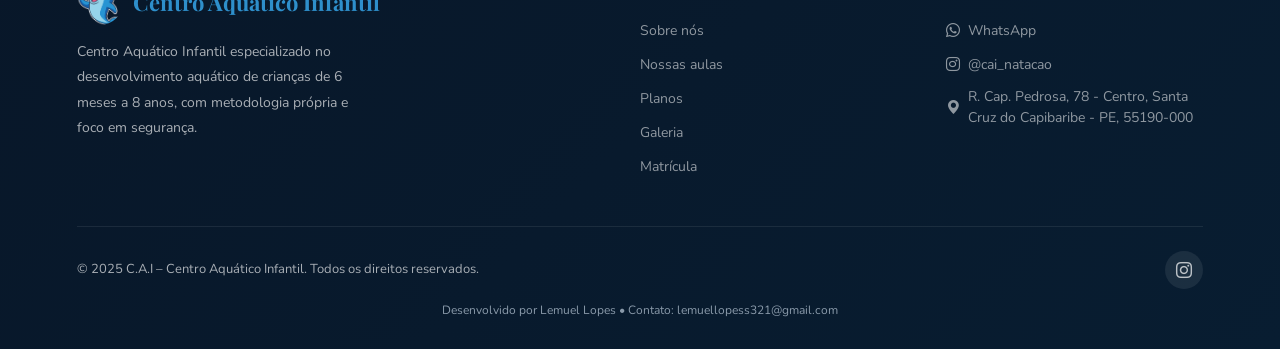
==== commit a71164e1: "feat: update popular plan highlight and new maps address" ====
--- a/cai_site.html
+++ b/cai_site.html
@@ -177,8 +177,7 @@
       </ul>
       <a href="#matricula" class="btn-plan btn-plan-outline">Escolher plano</a>
     </div>
-    <div class="plan-card featured reveal">
-      <div class="plan-badge"><i class="bi bi-star-fill"></i>Mais popular</div>
+    <div class="plan-card reveal">
       <div class="plan-name">Semestral</div>
       <div class="plan-age">2x na semana</div>
       <div class="plan-price"><sup>R$</sup>154,90<span>/mês</span></div>
@@ -190,7 +189,7 @@
         <li class="plan-feature">Auto salvamento incluso</li>
         <li class="plan-feature">Relatório de evolução</li>
       </ul>
-      <a href="#matricula" class="btn-plan btn-plan-solid">Garantir vaga</a>
+      <a href="#matricula" class="btn-plan btn-plan-outline">Escolher plano</a>
     </div>
     <div class="plan-card reveal">
       <div class="plan-name">Anual</div>
@@ -206,7 +205,8 @@
       </ul>
       <a href="#matricula" class="btn-plan btn-plan-outline">Escolher plano</a>
     </div>
-    <div class="plan-card reveal">
+    <div class="plan-card featured reveal">
+      <div class="plan-badge"><i class="bi bi-star-fill"></i>Mais popular</div>
       <div class="plan-name">Anual</div>
       <div class="plan-age">2x na semana</div>
       <div class="plan-price"><sup>R$</sup>149,90<span>/mês</span></div>
@@ -218,7 +218,7 @@
         <li class="plan-feature">Auto salvamento incluso</li>
         <li class="plan-feature">Relatório de evolução</li>
       </ul>
-      <a href="#matricula" class="btn-plan btn-plan-outline">Escolher plano</a>
+      <a href="#matricula" class="btn-plan btn-plan-solid">Garantir vaga</a>
     </div>
   </div>
   <p style="text-align:center; margin-top:28px; color:var(--muted); font-size:14px;">* Valores atualizados. Em caso de dúvidas, fale com a equipe no WhatsApp.</p>
@@ -392,7 +392,7 @@
       <ul>
         <li><a href="https://wa.me/5581989803448" target="_blank" rel="noopener noreferrer"><i class="bi bi-whatsapp"></i>WhatsApp</a></li>
         <li><a href="https://instagram.com/cai_natacao" target="_blank" rel="noopener noreferrer"><i class="bi bi-instagram"></i>@cai_natacao</a></li>
-        <li><a href="https://maps.google.com/?q=R.%20Cap.%20Pedrosa%2C%2046%20-%20Centro%2C%20Santa%20Cruz%20do%20Capibaribe%20-%20PE%2C%2055190-000" target="_blank" rel="noopener noreferrer"><i class="bi bi-geo-alt-fill"></i>R. Cap. Pedrosa, 46 - Centro, Santa Cruz do Capibaribe - PE, 55190-000</a></li>
+        <li><a href="https://www.google.com/maps/place/R.+Cap.+Pedrosa,+78+-+Centro,+Santa+Cruz+do+Capibaribe+-+PE,+55190-000/@-7.9555579,-36.2065779,3a,75y,335.03h,88.9t/data=!3m7!1e1!3m5!1sSgd1raVyEtU25BNuRs64gA!2e0!6shttps:%2F%2Fstreetviewpixels-pa.googleapis.com%2Fv1%2Fthumbnail%3Fcb_client%3Dmaps_sv.tactile%26w%3D900%26h%3D600%26pitch%3D1.104457387859071%26panoid%3DSgd1raVyEtU25BNuRs64gA%26yaw%3D335.02689356042345!7i16384!8i8192!4m15!1m8!3m7!1s0x7a9746fb1e37167:0x6421ad185e3ce1a3!2sR.+Cap.+Pedrosa,+78+-+Centro,+Santa+Cruz+do+Capibaribe+-+PE,+55190-000!3b1!8m2!3d-7.9554545!4d-36.2066016!16s%2Fg%2F11fx2wgnx3!3m5!1s0x7a9746fb1e37167:0x6421ad185e3ce1a3!8m2!3d-7.9554545!4d-36.2066016!16s%2Fg%2F11fx2wgnx3?entry=ttu&g_ep=EgoyMDI2MDMyMi4wIKXMDSoASAFQAw%3D%3D" target="_blank" rel="noopener noreferrer"><i class="bi bi-geo-alt-fill"></i>R. Cap. Pedrosa, 78 - Centro, Santa Cruz do Capibaribe - PE, 55190-000</a></li>
       </ul>
     </div>
   </div>
